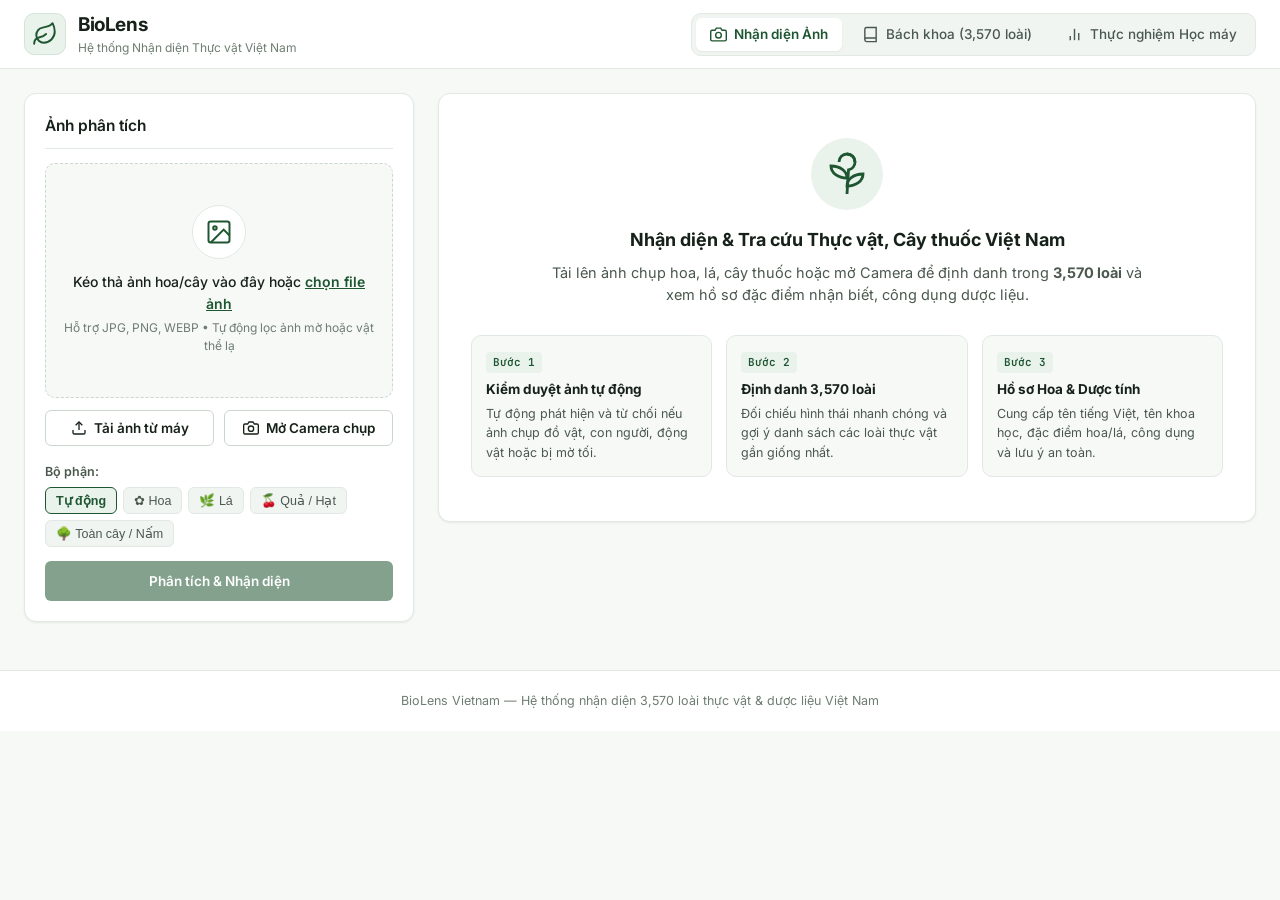
==== index.html @ ac08bf3d "fix loi http 405 va cap nhat giao dien nhan dien tren github pages" ====
<!DOCTYPE html>
<html lang="vi">
<head>
    <meta charset="UTF-8" />
    <meta name="viewport" content="width=device-width, initial-scale=1.0" />
    <title>BioLens — Hệ thống Nhận diện Thực vật Việt Nam</title>
    <link rel="preconnect" href="https://fonts.googleapis.com">
    <link rel="preconnect" href="https://fonts.gstatic.com" crossorigin>
    <link href="https://fonts.googleapis.com/css2?family=Inter:wght@400;500;600;700&family=JetBrains+Mono:wght@400;500;600&family=Lora:ital,wght@0,500;0,600;1,400;1,600&display=swap" rel="stylesheet">
    <link rel="stylesheet" href="css/main.css" />
</head>
<body>
    <!-- Thanh điều hướng chính (Header tối giản, sáng sủa) -->
    <header class="site-header">
        <div class="container header-inner">
            <div class="brand-group" id="brandHomeBtn">
                <div class="brand-logo" aria-hidden="true">
                    <svg width="26" height="26" viewBox="0 0 24 24" fill="none" stroke="currentColor" stroke-width="1.8" stroke-linecap="round" stroke-linejoin="round">
                        <path d="M11 20A7 7 0 0 1 9.8 6.1C15.5 5 17 4.48 19 2c1 2 2 4.18 2 8 0 5.5-4.78 10-10 10Z"/>
                        <path d="M2 21c0-3 1.85-5.36 5.08-6C9.5 14.52 12 13 13 12"/>
                    </svg>
                </div>
                <div>
                    <div class="brand-title-row">
                        <h1 class="brand-title">BioLens</h1>
                    </div>
                    <p class="brand-subtitle">Hệ thống Nhận diện Thực vật Việt Nam</p>
                </div>
            </div>

            <nav class="main-nav" aria-label="Điều hướng chính">
                <button class="nav-tab active" data-tab="identify">
                    <svg width="17" height="17" viewBox="0 0 24 24" fill="none" stroke="currentColor" stroke-width="2">
                        <path d="M23 19a2 2 0 0 1-2 2H3a2 2 0 0 1-2-2V8a2 2 0 0 1 2-2h4l2-3h6l2 3h4a2 2 0 0 1 2 2z"/>
                        <circle cx="12" cy="13" r="4"/>
                    </svg>
                    <span>Nhận diện Ảnh</span>
                </button>
                <button class="nav-tab" data-tab="explorer">
                    <svg width="17" height="17" viewBox="0 0 24 24" fill="none" stroke="currentColor" stroke-width="2">
                        <path d="M4 19.5v-15A2.5 2.5 0 0 1 6.5 2H20v20H6.5a2.5 2.5 0 0 1 0-5H20"/>
                    </svg>
                    <span>Bách khoa (3,570 loài)</span>
                </button>
                <button class="nav-tab" data-tab="benchmarks">
                    <svg width="17" height="17" viewBox="0 0 24 24" fill="none" stroke="currentColor" stroke-width="2">
                        <line x1="18" y1="20" x2="18" y2="10"/>
                        <line x1="12" y1="20" x2="12" y2="4"/>
                        <line x1="6" y1="20" x2="6" y2="14"/>
                    </svg>
                    <span>Thực nghiệm Học máy</span>
                </button>
            </nav>
        </div>
    </header>

    <main class="container main-content">
        <!-- ===================================================================== -->
        <!-- TAB 1: NHẬN DIỆN ẢNH / CAMERA & HỒ SƠ THỰC VẬT - DƯỢC LIỆU            -->
        <!-- ===================================================================== -->
        <section id="tab-identify" class="tab-panel active">
            <div class="identify-grid">
                <!-- Cột trái: Tải ảnh & Tùy chọn -->
                <aside class="identify-sidebar">
                    <div class="card">
                        <div class="card-header">
                            <h2 class="card-title">Ảnh phân tích</h2>
                        </div>

                        <!-- Vùng kéo thả hoặc xem trước ảnh -->
                        <div id="dropZone" class="upload-dropzone" tabindex="0">
                            <input type="file" id="fileInput" accept="image/*" hidden />
                            <div id="uploadPrompt" class="upload-prompt">
                                <div class="upload-icon-circle">
                                    <svg width="28" height="28" viewBox="0 0 24 24" fill="none" stroke="currentColor" stroke-width="1.7">
                                        <rect x="3" y="3" width="18" height="18" rx="2" ry="2"/>
                                        <circle cx="8.5" cy="8.5" r="1.5"/>
                                        <polyline points="21 15 16 10 5 21"/>
                                    </svg>
                                </div>
                                <p class="upload-main-text">Kéo thả ảnh hoa/cây vào đây hoặc <span>chọn file ảnh</span></p>
                                <p class="upload-sub-text">Hỗ trợ JPG, PNG, WEBP • Tự động lọc ảnh mờ hoặc vật thể lạ</p>
                            </div>

                            <!-- Khung hiển thị ảnh đã chọn -->
                            <div id="previewContainer" class="preview-container hidden">
                                <img id="previewImage" src="" alt="Ảnh mẫu cần nhận diện" />
                                <button type="button" id="clearImageBtn" class="preview-clear-btn" title="Xóa ảnh này">✕ Đổi ảnh khác</button>
                            </div>

                            <!-- Khung Camera trực tiếp WebRTC -->
                            <div id="cameraContainer" class="camera-container hidden">
                                <video id="cameraVideo" autoplay playsinline muted></video>
                                <canvas id="cameraCanvas" hidden></canvas>
                                <div class="camera-overlay-frame"></div>
                                <div class="camera-controls-bar">
                                    <button type="button" id="switchCameraBtn" class="btn btn-light-sm">Đổi ống kính</button>
                                    <button type="button" id="capturePhotoBtn" class="btn btn-primary-sm">Chụp ảnh</button>
                                    <button type="button" id="closeCameraBtn" class="btn btn-light-sm">Đóng</button>
                                </div>
                            </div>
                        </div>

                        <div class="input-actions-row">
                            <button type="button" id="browseFileBtn" class="btn btn-secondary">
                                <svg width="16" height="16" viewBox="0 0 24 24" fill="none" stroke="currentColor" stroke-width="2">
                                    <path d="M21 15v4a2 2 0 0 1-2 2H5a2 2 0 0 1-2-2v-4"/>
                                    <polyline points="17 8 12 3 7 8"/>
                                    <line x1="12" y1="3" x2="12" y2="15"/>
                                </svg>
                                <span>Tải ảnh từ máy</span>
                            </button>
                            <button type="button" id="openCameraBtn" class="btn btn-secondary">
                                <svg width="16" height="16" viewBox="0 0 24 24" fill="none" stroke="currentColor" stroke-width="2">
                                    <path d="M23 19a2 2 0 0 1-2 2H3a2 2 0 0 1-2-2V8a2 2 0 0 1 2-2h4l2-3h6l2 3h4a2 2 0 0 1 2 2z"/>
                                    <circle cx="12" cy="13" r="4"/>
                                </svg>
                                <span>Mở Camera chụp</span>
                            </button>
                        </div>

                        <!-- Chọn bộ phận thực vật quan sát -->
                        <div class="form-group">
                            <label class="form-label">Bộ phận:</label>
                            <div class="organ-pills" id="organSelector">
                                <button type="button" class="organ-pill active" data-organ="auto">Tự động</button>
                                <button type="button" class="organ-pill" data-organ="flower">✿ Hoa</button>
                                <button type="button" class="organ-pill" data-organ="leaf">🌿 Lá</button>
                                <button type="button" class="organ-pill" data-organ="fruit">🍒 Quả / Hạt</button>
                                <button type="button" class="organ-pill" data-organ="whole">🌳 Toàn cây / Nấm</button>
                            </div>
                        </div>

                        <!-- Tự động dùng mô hình mạnh nhất BioLens Hybrid Ensemble (đã ẩn khỏi UI) -->
                        <input type="hidden" id="algorithmSelect" value="ensemble" />

                        <button type="button" id="runIdentifyBtn" class="btn btn-primary btn-block" disabled>
                            <span>Phân tích &amp; Nhận diện</span>
                        </button>
                    </div>
                </aside>

                <!-- Cột phải: Kết quả nhận diện & Hồ sơ chi tiết loài hoa/cây -->
                <div class="identify-results-area">
                    <!-- Trạng thái chờ ban đầu -->
                    <div id="emptyResultState" class="card empty-state-card">
                        <div class="empty-state-inner">
                            <div class="empty-botanical-illustration">
                                <svg width="48" height="48" viewBox="0 0 24 24" fill="none" stroke="currentColor" stroke-width="1.4">
                                    <path d="M12 2a4 4 0 0 1 4 4c0 1.95-1.4 3.58-3.25 3.93L12 22"/>
                                    <path d="M8 6a4 4 0 0 1 8 0"/>
                                    <path d="M12 14c-4.5 0-8-2.5-8-6 4.5 0 8 2.5 8 6Z"/>
                                    <path d="M12 18c4.5 0 8-2.5 8-6-4.5 0-8 2.5-8 6Z"/>
                                </svg>
                            </div>
                            <h3>Nhận diện &amp; Tra cứu Thực vật, Cây thuốc Việt Nam</h3>
                            <p>
                                Tải lên ảnh chụp hoa, lá, cây thuốc hoặc mở Camera để định danh trong <strong>3,570 loài</strong> và xem hồ sơ đặc điểm nhận biết, công dụng dược liệu.
                            </p>
                            <div class="feature-steps-grid">
                                <div class="step-box">
                                    <span class="step-num">Bước 1</span>
                                    <strong>Kiểm duyệt ảnh tự động</strong>
                                    <p>Tự động phát hiện và từ chối nếu ảnh chụp đồ vật, con người, động vật hoặc bị mờ tối.</p>
                                </div>
                                <div class="step-box">
                                    <span class="step-num">Bước 2</span>
                                    <strong>Định danh 3,570 loài</strong>
                                    <p>Đối chiếu hình thái nhanh chóng và gợi ý danh sách các loài thực vật gần giống nhất.</p>
                                </div>
                                <div class="step-box">
                                    <span class="step-num">Bước 3</span>
                                    <strong>Hồ sơ Hoa &amp; Dược tính</strong>
                                    <p>Cung cấp tên tiếng Việt, tên khoa học, đặc điểm hoa/lá, công dụng và lưu ý an toàn.</p>
                                </div>
                            </div>
                        </div>
                    </div>

                    <!-- Trạng thái đang xử lý -->
                    <div id="loadingResultState" class="card loading-state-card hidden">
                        <div class="spinner-ring"></div>
                        <p class="loading-title">Đang phân tích hình thái thực vật...</p>
                        <p class="loading-sub">Đối chiếu dữ liệu trong 3,570 loài thực vật &amp; dược liệu Việt Nam</p>
                    </div>

                    <!-- Khung Kết quả Chi tiết (Hiển thị sau khi nhận diện) -->
                    <div id="activeResultContainer" class="results-stack hidden">
                        <!-- 1. Thẻ trạng thái Kết quả & Cảnh báo lỗi (Đã gộp gọn thành 1 khung duy nhất) -->
                        <div id="oodBannerCard" class="card ood-banner-card">
                            <div class="ood-banner-header">
                                <div class="ood-status-badge" id="oodStatusBadge">Đã nhận diện loài thực vật</div>
                            </div>
                            <p class="ood-banner-message" id="oodBannerMessage"></p>

                            <!-- Hộp mẹo chụp ảnh (chỉ hiện khi ảnh bị từ chối) -->
                            <div id="rejectedTipsBox" class="rejected-tips hidden">
                                <strong>Mẹo chụp ảnh để nhận diện chính xác hơn:</strong>
                                <ul>
                                    <li>Đưa camera lại gần hoa, lá hoặc thân cây (cách 15–40 cm) và lấy nét rõ vào chủ thể.</li>
                                    <li>Đặt thực vật ở giữa khung hình, tránh chụp lẫn con người, vật nuôi hoặc đồ vật xung quanh.</li>
                                    <li>Chụp ở nơi đủ ánh sáng tự nhiên, giữ chắc tay để ảnh không bị mờ nhòe.</li>
                                </ul>
                            </div>

                            <!-- Nút thu gọn Xem thông số kỹ thuật ở dưới cùng của thẻ -->
                            <details class="tech-details-accordion" id="techDetailsAccordion">
                                <summary>▼ Xem thông số kỹ thuật</summary>
                                <div class="ood-metrics-strip" id="oodMetricsStrip"></div>
                            </details>
                        </div>

                        <!-- 2. Khi nhận diện thành công: HỒ SƠ CHI TIẾT LOÀI HOA / CÂY DƯỢC LIỆU -->
                        <div id="acceptedProfileContainer" class="results-stack hidden">
                            <!-- Thẻ Định danh Chính & Đối chiếu Ảnh mẫu -->
                            <article class="card species-hero-card">
                                <div class="species-hero-top">
                                    <div class="species-title-block">
                                        <div class="species-rank-row">
                                            <span class="match-pill" id="topMatchScorePill">Độ khớp: 96.4%</span>
                                            <span class="taxon-key-badge" id="topSpeciesKeyBadge">gbif:3940600</span>
                                            <span class="kingdom-badge" id="topKingdomBadge">Giới Thực vật</span>
                                        </div>
                                        <h2 class="species-vn-title" id="topVietnameseName">Sâm bố chính</h2>
                                        <p class="species-aliases" id="topVietnameseAliases"></p>
                                        <p class="species-latin-name">
                                            <em id="topCanonicalName">Abelmoschus sagittifolius</em>
                                            <span id="topAuthorshipText"></span>
                                        </p>
                                    </div>
                                    <div class="external-links-group" id="topExternalLinks"></div>
                                </div>

                                <!-- Chuỗi phân loại học 6 cấp -->
                                <div class="taxonomy-chain" id="topTaxonomyChain"></div>

                                <!-- Đối chiếu trực quan: Ảnh mẫu chuẩn trong Dataset -->
                                <div class="specimen-comparison-section">
                                    <div class="section-subhead">
                                        <h4>Ảnh mẫu thực tế đối chiếu</h4>
                                        <span id="topTotalDatasetImagesNote">87 ảnh mẫu</span>
                                    </div>
                                    <div class="specimen-gallery-row" id="topSampleGallery"></div>
                                </div>
                            </article>

                            <!-- HỒ SƠ BÁCH KHOA VỀ LOÀI HOA / CÂY THUỐC -->
                            <section class="card encyclopedia-profile-card">
                                <div class="card-header">
                                    <h3 class="card-title">Hồ sơ Thực vật &amp; Dược liệu</h3>
                                </div>

                                <div class="monograph-grid">
                                    <div class="monograph-item monograph-full">
                                        <div class="monograph-label">1. Giới thiệu tổng quan</div>
                                        <p class="monograph-text" id="infoOverview"></p>
                                    </div>

                                    <div class="monograph-item">
                                        <div class="monograph-label">2. Đặc điểm Hoa &amp; Cụm hoa</div>
                                        <p class="monograph-text" id="infoFlower"></p>
                                    </div>

                                    <div class="monograph-item">
                                        <div class="monograph-label">3. Đặc điểm Lá, Thân &amp; Quả/Rễ</div>
                                        <p class="monograph-text" id="infoLeafStem"></p>
                                    </div>

                                    <div class="monograph-item">
                                        <div class="monograph-label">4. Phân bố &amp; Sinh thái tại Việt Nam</div>
                                        <p class="monograph-text" id="infoHabitat"></p>
                                    </div>

                                    <div class="monograph-item">
                                        <div class="monograph-label">5. Bộ phận dùng &amp; Công dụng Dược liệu</div>
                                        <p class="monograph-part-badge" id="infoPartsUsed"></p>
                                        <p class="monograph-text" id="infoMedicinalUses"></p>
                                    </div>

                                    <div class="monograph-item monograph-full" style="background:#F7FAF8;border-color:#C8E6C9;">
                                        <div class="monograph-label" style="color:#1B5E20;">6. Hoạt chất Sinh học &amp; Tính vị Đông y</div>
                                        <p class="monograph-text" id="infoActiveCompounds" style="margin-bottom:6px;"></p>
                                        <p class="monograph-text" id="infoTraditionalProps"></p>
                                    </div>

                                    <div class="monograph-item monograph-warning-box monograph-full">
                                        <div class="monograph-label">7. Lưu ý An toàn &amp; Độc tính</div>
                                        <p class="monograph-text" id="infoSafetyWarning"></p>
                                        <div id="infoDataSourcesStrip" class="ood-metrics-strip" style="margin-top:10px;"></div>
                                    </div>
                                </div>
                            </section>
                        </div>
                    </div>
                </div>
            </div>
        </section>

        <!-- ===================================================================== -->
        <!-- TAB 2: TRA CỨU BÁCH KHOA 3,570 LOÀI                                   -->
        <!-- ===================================================================== -->
        <section id="tab-explorer" class="tab-panel">
            <div class="card explorer-filter-bar">
                <div class="explorer-search-group">
                    <input
                        type="text"
                        id="speciesSearchInput"
                        class="form-input"
                        placeholder="Tìm theo tên tiếng Việt hoặc tên khoa học..."
                    />
                    <select id="familyFilterSelect" class="form-select">
                        <option value="">Tất cả Họ (355)</option>
                    </select>
                    <select id="kingdomFilterSelect" class="form-select">
                        <option value="">Tất cả Giới (4)</option>
                        <option value="Plantae">Giới Thực vật (Plantae)</option>
                        <option value="Fungi">Giới Nấm (Fungi)</option>
                        <option value="Chromista">Giới Chromista</option>
                        <option value="Bacteria">Giới Bacteria</option>
                    </select>
                    <button type="button" id="searchSpeciesBtn" class="btn btn-primary">Tìm kiếm</button>
                </div>
                <div class="explorer-meta-row">
                    <span id="explorerCountText">Đang hiển thị 3,570 loài</span>
                    <div class="pagination-controls">
                        <button type="button" id="prevPageBtn" class="btn btn-light-sm">← Trang trước</button>
                        <span id="pageIndicatorText">Trang 1 / 149</span>
                        <button type="button" id="nextPageBtn" class="btn btn-light-sm">Trang sau →</button>
                    </div>
                </div>
            </div>

            <div id="speciesGridContainer" class="species-cards-grid"></div>
        </section>

        <!-- ===================================================================== -->
        <!-- TAB 3: BẢNG ĐÁNH GIÁ THỰC NGHIỆM HỌC MÁY & BÁO CÁO ĐỒ ÁN              -->
        <!-- ===================================================================== -->
        <section id="tab-benchmarks" class="tab-panel">
            <div class="benchmark-header-card card">
                <div class="benchmark-header-flex">
                    <div>
                        <h2>Kết quả Thực nghiệm &amp; Đối sánh Mô hình</h2>
                        <p>
                            Tổng hợp kết quả huấn luyện, đối sánh 4 thuật toán Học máy và mô hình kết hợp trên bộ dữ liệu 3,570 loài thực vật Việt Nam (310,647 ảnh).
                        </p>
                    </div>
                    <div style="display:flex;gap:10px;flex-wrap:wrap;">
                        <a href="reports/Bao_Cao_Do_An_BioLens_Phan_1_Baseline.docx" download class="btn btn-secondary">
                            <span>Tải Báo cáo Phần 1 (.docx)</span>
                        </a>
                        <a href="reports/Bao_Cao_Do_An_BioLens_Phan_2_Finetuned_Day_Du.docx" download class="btn btn-primary">
                            <span>Tải Báo cáo Đầy đủ (.docx)</span>
                        </a>
                    </div>
                </div>
            </div>

            <!-- 4 Thẻ chỉ số tổng quan -->
            <div class="metrics-kpi-grid" id="benchmarkKpiGrid"></div>

            <!-- Bảng so sánh hiệu năng các mô hình -->
            <div class="card">
                <div class="card-header">
                    <h3 class="card-title">Bảng so sánh hiệu năng các mô hình</h3>
                    <div class="organ-pills" id="benchmarkScaleSelector">
                        <button type="button" class="organ-pill active" data-scale="top50">Top-50 Loài</button>
                        <button type="button" class="organ-pill" data-scale="top100">Top-100 Loài</button>
                        <button type="button" class="organ-pill" data-scale="top500">Top-500 Loài</button>
                        <button type="button" class="organ-pill" data-scale="full3570">Toàn bộ (3,570)</button>
                    </div>
                </div>
                <div class="table-responsive">
                    <table class="scientific-table" id="benchmarkComparisonTable">
                        <thead>
                            <tr>
                                <th>Tên Mô hình</th>
                                <th>Nhóm Thuật toán</th>
                                <th>Top-1 Accuracy</th>
                                <th>Top-3 Accuracy</th>
                                <th>Top-5 Accuracy</th>
                                <th>Macro F1</th>
                                <th>Weighted F1</th>
                                <th>Thời gian Train</th>
                                <th>Độ trễ / Ảnh</th>
                            </tr>
                        </thead>
                        <tbody></tbody>
                    </table>
                </div>
            </div>

            <!-- Bảng Đối sánh Ablation Study: Phần 1 vs Phần 2 -->
            <div class="card" style="margin-top:18px;">
                <div class="card-header">
                    <h3 class="card-title">Đối sánh kết quả trước và sau tinh chỉnh (Phần 1 vs Phần 2)</h3>
                </div>
                <div class="table-responsive">
                    <table class="scientific-table" id="ablationComparisonTable">
                        <thead>
                            <tr>
                                <th>Mô hình</th>
                                <th>Phần 1 Top-1</th>
                                <th>Phần 2 Top-1</th>
                                <th>Mức tăng Top-1</th>
                                <th>Phần 1 Top-5</th>
                                <th>Phần 2 Top-5</th>
                                <th>Mức tăng Top-5</th>
                                <th>Weighted F1 (Phần 1 → 2)</th>
                            </tr>
                        </thead>
                        <tbody></tbody>
                    </table>
                </div>
            </div>

            <!-- Bảng Phân cấp Sinh học & Mật độ mẫu -->
            <div class="benchmark-two-col">
                <div class="card">
                    <div class="card-header">
                        <h3 class="card-title">Độ chính xác theo bậc phân loại sinh học</h3>
                    </div>
                    <div class="table-responsive">
                        <table class="scientific-table" id="hierarchicalAccuracyTable">
                            <thead>
                                <tr>
                                    <th>Cấp Phân loại</th>
                                    <th>Top-1 Accuracy</th>
                                    <th>Top-5 Accuracy</th>
                                </tr>
                            </thead>
                            <tbody></tbody>
                        </table>
                    </div>
                </div>

                <div class="card">
                    <div class="card-header">
                        <h3 class="card-title">Độ chính xác theo nhóm mật độ ảnh</h3>
                    </div>
                    <div class="table-responsive">
                        <table class="scientific-table" id="shotGroupTable">
                            <thead>
                                <tr>
                                    <th>Nhóm Mật độ Ảnh</th>
                                    <th>Số Loài</th>
                                    <th>Prototype Top-1</th>
                                    <th>Ensemble Top-1</th>
                                    <th>Ensemble Top-5</th>
                                </tr>
                            </thead>
                            <tbody></tbody>
                        </table>
                    </div>
                </div>
            </div>

            <!-- Khung đánh giá Bộ lọc OOD & Phân bố Dữ liệu -->
            <div class="benchmark-two-col">
                <div class="card">
                    <div class="card-header">
                        <h3 class="card-title">Hiệu quả bộ lọc từ chối ảnh ngoại lai</h3>
                    </div>
                    <div id="oodBenchmarkBox" class="ood-benchmark-box"></div>
                </div>

                <div class="card">
                    <div class="card-header">
                        <h3 class="card-title">Thống kê bộ dữ liệu</h3>
                    </div>
                    <div id="datasetStatsBox" class="ood-benchmark-box"></div>
                </div>
            </div>

            <!-- THƯ VIỆN 11 BIỂU ĐỒ KHOA HỌC -->
            <div class="card" style="margin-top:18px;">
                <div class="card-header">
                    <h3 class="card-title">Biểu đồ phân tích thực nghiệm (11 biểu đồ)</h3>
                </div>
                <div id="scientificChartsGallery" class="charts-gallery-grid"></div>
            </div>
        </section>
    </main>

    <!-- Modal xem chi tiết Hồ sơ Loài khi bấm từ Bách khoa 3,570 loài -->
    <div id="speciesModal" class="modal-backdrop hidden" role="dialog" aria-modal="true">
        <div class="modal-dialog">
            <div class="modal-header">
                <div>
                    <span class="taxon-key-badge" id="modalSpeciesKey"></span>
                    <h3 id="modalVietnameseName" class="modal-title"></h3>
                    <p id="modalScientificName" class="modal-latin"></p>
                </div>
                <div class="modal-header-actions">
                    <button type="button" id="modalTestIdentifyBtn" class="btn btn-primary-sm">Thử nhận diện loài này</button>
                    <button type="button" id="closeModalBtn" class="btn btn-light-sm">✕ Đóng</button>
                </div>
            </div>
            <div class="modal-body" id="modalBodyContent"></div>
        </div>
    </div>

    <footer class="site-footer">
        <div class="container footer-inner">
            <p>BioLens Vietnam — Hệ thống nhận diện 3,570 loài thực vật &amp; dược liệu Việt Nam</p>
        </div>
    </footer>

    <script src="js/camera.js"></script>
    <script src="js/app.js"></script>
</body>
</html>
---- css/main.css ----
/* ==========================================================================
   BioLens Vietnam — Clean White Scientific Botanical UI Stylesheet
   Inspired by Pl@ntNet Identify (identify.plantnet.org) & Kew POWO
   ========================================================================== */

:root {
    --bg-page: #F7F9F7;
    --bg-surface: #FFFFFF;
    --bg-subtle: #F1F5F2;
    --bg-badge: #EAF2EC;

    --border-light: #E2E8E3;
    --border-strong: #CBD6CD;

    --text-primary: #162119;
    --text-secondary: #4A584E;
    --text-muted: #6E7D72;

    --botanical-primary: #1E5631;
    --botanical-hover: #154023;
    --botanical-accent: #2D7A47;

    --status-ok-bg: #ECF6EF;
    --status-ok-border: #B7DEC3;
    --status-ok-text: #18582C;

    --status-reject-bg: #FDF3F2;
    --status-reject-border: #F3C5C1;
    --status-reject-text: #9E2A22;

    --status-warn-bg: #FEF9EC;
    --status-warn-border: #F2DFAD;
    --status-warn-text: #7C5810;

    --radius-sm: 6px;
    --radius-md: 10px;
    --radius-lg: 12px;

    --shadow-card: 0 1px 3px rgba(20, 34, 24, 0.04), 0 1px 2px rgba(20, 34, 24, 0.03);
    --shadow-elevated: 0 10px 28px rgba(20, 34, 24, 0.09);
}

*, *::before, *::after {
    box-sizing: border-box;
    margin: 0;
    padding: 0;
}

body {
    font-family: 'Inter', -apple-system, BlinkMacSystemFont, "Segoe UI", Roboto, sans-serif;
    background-color: var(--bg-page);
    color: var(--text-primary);
    line-height: 1.55;
    font-size: 14.5px;
    -webkit-font-smoothing: antialiased;
}

.container {
    max-width: 1340px;
    margin: 0 auto;
    padding: 0 24px;
}

.hidden {
    display: none !important;
}

/* ==========================================================================
   Header & Scientific Ribbon
   ========================================================================== */
.site-header {
    background: var(--bg-surface);
    border-bottom: 1px solid var(--border-light);
    position: sticky;
    top: 0;
    z-index: 100;
}

.header-inner {
    display: flex;
    align-items: center;
    justify-content: space-between;
    min-height: 68px;
    gap: 20px;
    flex-wrap: wrap;
    padding-top: 8px;
    padding-bottom: 8px;
}

.brand-group {
    display: flex;
    align-items: center;
    gap: 12px;
    cursor: pointer;
}

.brand-logo {
    width: 42px;
    height: 42px;
    border-radius: var(--radius-md);
    background: var(--bg-badge);
    color: var(--botanical-primary);
    display: flex;
    align-items: center;
    justify-content: center;
    border: 1px solid #D3E4D8;
}

.brand-title-row {
    display: flex;
    align-items: center;
    gap: 8px;
}

.brand-title {
    font-size: 19px;
    font-weight: 700;
    letter-spacing: -0.02em;
    color: var(--text-primary);
}

.brand-badge {
    font-family: 'JetBrains Mono', monospace;
    font-size: 11px;
    font-weight: 600;
    color: var(--botanical-primary);
    background: var(--bg-badge);
    padding: 2px 8px;
    border-radius: 99px;
    border: 1px solid #CEE2D3;
}

.brand-subtitle {
    font-size: 12px;
    color: var(--text-muted);
}

.main-nav {
    display: flex;
    align-items: center;
    gap: 6px;
    background: var(--bg-subtle);
    padding: 4px;
    border-radius: var(--radius-md);
    border: 1px solid var(--border-light);
}

.nav-tab {
    display: inline-flex;
    align-items: center;
    gap: 7px;
    border: none;
    background: transparent;
    color: var(--text-secondary);
    font-family: inherit;
    font-size: 13.5px;
    font-weight: 500;
    padding: 8px 14px;
    border-radius: var(--radius-sm);
    cursor: pointer;
    transition: all 0.15s ease;
}

.nav-tab:hover {
    color: var(--text-primary);
    background: rgba(255, 255, 255, 0.6);
}

.nav-tab.active {
    background: var(--bg-surface);
    color: var(--botanical-primary);
    font-weight: 600;
    box-shadow: 0 1px 2px rgba(0, 0, 0, 0.06);
}

.scientific-ribbon {
    background: var(--bg-surface);
    border-bottom: 1px solid var(--border-light);
    font-size: 12.5px;
    color: var(--text-secondary);
}

.ribbon-inner {
    display: flex;
    align-items: center;
    flex-wrap: wrap;
    gap: 12px;
    padding-top: 8px;
    padding-bottom: 8px;
}

.ribbon-label {
    color: var(--text-muted);
}

.ribbon-sep {
    color: var(--border-strong);
}

/* ==========================================================================
   Main Layout & Cards
   ========================================================================== */
.main-content {
    padding-top: 24px;
    padding-bottom: 48px;
}

.tab-panel {
    display: none;
}

.tab-panel.active {
    display: block;
}

.card {
    background: var(--bg-surface);
    border: 1px solid var(--border-light);
    border-radius: var(--radius-lg);
    padding: 20px;
    box-shadow: var(--shadow-card);
}

.card-header {
    display: flex;
    align-items: center;
    justify-content: space-between;
    gap: 10px;
    margin-bottom: 14px;
    padding-bottom: 10px;
    border-bottom: 1px solid var(--border-light);
}

.card-title {
    font-size: 15.5px;
    font-weight: 600;
    color: var(--text-primary);
}

.card-tag {
    font-family: 'JetBrains Mono', monospace;
    font-size: 11px;
    color: var(--text-muted);
    background: var(--bg-subtle);
    padding: 3px 8px;
    border-radius: var(--radius-sm);
    border: 1px solid var(--border-light);
}

/* ==========================================================================
   Identify Grid (Left Input & Right Monograph)
   ========================================================================== */
.identify-grid {
    display: grid;
    grid-template-columns: 390px 1fr;
    gap: 24px;
    align-items: start;
}

@media (max-width: 980px) {
    .identify-grid {
        grid-template-columns: 1fr;
    }
}

.identify-sidebar {
    display: flex;
    flex-direction: column;
    gap: 18px;
}

.upload-dropzone {
    border: 1.5px dashed var(--border-strong);
    background: var(--bg-page);
    border-radius: var(--radius-md);
    min-height: 235px;
    display: flex;
    align-items: center;
    justify-content: center;
    position: relative;
    overflow: hidden;
    cursor: pointer;
    transition: border-color 0.15s ease, background-color 0.15s ease;
}

.upload-dropzone:hover, .upload-dropzone.dragover {
    border-color: var(--botanical-primary);
    background: #F2F7F3;
}

.upload-prompt {
    text-align: center;
    padding: 24px 18px;
}

.upload-icon-circle {
    width: 54px;
    height: 54px;
    border-radius: 50%;
    background: var(--bg-surface);
    border: 1px solid var(--border-light);
    color: var(--botanical-primary);
    display: flex;
    align-items: center;
    justify-content: center;
    margin: 0 auto 12px;
}

.upload-main-text {
    font-size: 14px;
    font-weight: 500;
    color: var(--text-primary);
    margin-bottom: 4px;
}

.upload-main-text span {
    color: var(--botanical-primary);
    text-decoration: underline;
    font-weight: 600;
}

.upload-sub-text {
    font-size: 12px;
    color: var(--text-muted);
}

.preview-container {
    width: 100%;
    height: 260px;
    position: relative;
    background: #101612;
    display: flex;
    align-items: center;
    justify-content: center;
}

.preview-container img {
    max-width: 100%;
    max-height: 100%;
    object-fit: contain;
}

.preview-clear-btn {
    position: absolute;
    top: 10px;
    right: 10px;
    background: rgba(255, 255, 255, 0.94);
    color: var(--text-primary);
    border: 1px solid var(--border-strong);
    padding: 5px 10px;
    font-size: 12px;
    font-weight: 600;
    border-radius: var(--radius-sm);
    cursor: pointer;
}

/* Camera WebRTC */
.camera-container {
    width: 100%;
    height: 270px;
    position: relative;
    background: #0D130F;
}

.camera-container video {
    width: 100%;
    height: 100%;
    object-fit: cover;
}

.camera-overlay-frame {
    position: absolute;
    inset: 22px 36px 52px;
    border: 1.5px dashed rgba(255, 255, 255, 0.75);
    border-radius: var(--radius-md);
    pointer-events: none;
}

.camera-controls-bar {
    position: absolute;
    bottom: 8px;
    left: 8px;
    right: 8px;
    display: flex;
    justify-content: center;
    gap: 8px;
}

.input-actions-row {
    display: grid;
    grid-template-columns: 1fr 1fr;
    gap: 10px;
    margin-top: 12px;
    margin-bottom: 16px;
}

/* Form & Buttons */
.form-group {
    margin-bottom: 14px;
}

.form-label {
    display: block;
    font-size: 12.5px;
    font-weight: 600;
    color: var(--text-secondary);
    margin-bottom: 6px;
}

.organ-pills {
    display: flex;
    flex-wrap: wrap;
    gap: 6px;
}

.organ-pill {
    background: var(--bg-subtle);
    border: 1px solid var(--border-light);
    color: var(--text-secondary);
    padding: 5px 10px;
    font-size: 12.5px;
    font-weight: 500;
    border-radius: var(--radius-sm);
    cursor: pointer;
}

.organ-pill.active {
    background: var(--bg-badge);
    border-color: var(--botanical-primary);
    color: var(--botanical-primary);
    font-weight: 600;
}

.form-select, .form-input {
    width: 100%;
    padding: 9px 12px;
    border: 1px solid var(--border-strong);
    border-radius: var(--radius-sm);
    background: var(--bg-surface);
    color: var(--text-primary);
    font-family: inherit;
    font-size: 13.5px;
}

.form-select:focus, .form-input:focus {
    outline: none;
    border-color: var(--botanical-primary);
}

.btn {
    display: inline-flex;
    align-items: center;
    justify-content: center;
    gap: 7px;
    font-family: inherit;
    font-size: 13.5px;
    font-weight: 600;
    padding: 9px 15px;
    border-radius: var(--radius-sm);
    border: 1px solid transparent;
    cursor: pointer;
    text-decoration: none;
    transition: all 0.15s ease;
}

.btn:disabled {
    opacity: 0.55;
    cursor: not-allowed;
}

.btn-primary {
    background: var(--botanical-primary);
    color: #FFFFFF;
}

.btn-primary:hover:not(:disabled) {
    background: var(--botanical-hover);
}

.btn-secondary {
    background: var(--bg-surface);
    color: var(--text-primary);
    border-color: var(--border-strong);
}

.btn-secondary:hover {
    background: var(--bg-subtle);
}

.btn-outline-sm {
    background: var(--bg-surface);
    color: var(--botanical-primary);
    border-color: #BDD5C4;
    padding: 6px 12px;
    font-size: 12.5px;
}

.btn-outline-sm:hover {
    background: var(--bg-badge);
}

.btn-light-sm {
    background: var(--bg-subtle);
    color: var(--text-primary);
    border: 1px solid var(--border-strong);
    padding: 5px 11px;
    font-size: 12px;
}

.btn-primary-sm {
    background: var(--botanical-primary);
    color: #FFFFFF;
    padding: 5px 12px;
    font-size: 12px;
}

.btn-block {
    width: 100%;
    padding: 11px 16px;
}

/* Quick Demo Buttons */
.demo-help-text {
    font-size: 12.5px;
    color: var(--text-secondary);
    margin-bottom: 12px;
}

.demo-btn-stack {
    display: flex;
    flex-direction: column;
    gap: 8px;
}

.btn-demo-plant {
    background: var(--bg-badge);
    color: var(--botanical-primary);
    border: 1px solid #C2DEC9;
    justify-content: flex-start;
    font-size: 13px;
}

.btn-demo-plant:hover {
    background: #DFEFE3;
}

.btn-demo-ood {
    background: #FAFBFB;
    color: var(--text-secondary);
    border: 1px solid var(--border-light);
    justify-content: flex-start;
    font-size: 12.5px;
}

.btn-demo-ood:hover {
    background: #F4ECEB;
    color: var(--status-reject-text);
    border-color: var(--status-reject-border);
}

/* ==========================================================================
   Right Column: Empty State, OOD Banner & Botanical Monograph
   ========================================================================== */
.empty-state-card {
    padding: 44px 32px;
    text-align: center;
}

.empty-botanical-illustration {
    width: 72px;
    height: 72px;
    border-radius: 50%;
    background: var(--bg-badge);
    color: var(--botanical-primary);
    display: flex;
    align-items: center;
    justify-content: center;
    margin: 0 auto 16px;
}

.empty-state-inner h3 {
    font-size: 18px;
    margin-bottom: 8px;
}

.empty-state-inner > p {
    max-width: 620px;
    margin: 0 auto 28px;
    color: var(--text-secondary);
}

.feature-steps-grid {
    display: grid;
    grid-template-columns: repeat(3, 1fr);
    gap: 14px;
    text-align: left;
}

@media (max-width: 720px) {
    .feature-steps-grid {
        grid-template-columns: 1fr;
    }
}

.step-box {
    background: var(--bg-page);
    border: 1px solid var(--border-light);
    border-radius: var(--radius-md);
    padding: 14px;
}

.step-num {
    display: inline-block;
    font-family: 'JetBrains Mono', monospace;
    font-size: 11px;
    font-weight: 600;
    color: var(--botanical-primary);
    background: var(--bg-badge);
    padding: 2px 7px;
    border-radius: 4px;
    margin-bottom: 6px;
}

.step-box strong {
    display: block;
    font-size: 13.5px;
    margin-bottom: 4px;
}

.step-box p {
    font-size: 12.5px;
    color: var(--text-secondary);
}

/* Loading State */
.loading-state-card {
    padding: 56px 24px;
    text-align: center;
}

.spinner-ring {
    width: 40px;
    height: 40px;
    border: 3px solid var(--border-light);
    border-top-color: var(--botanical-primary);
    border-radius: 50%;
    animation: spin 0.75s linear infinite;
    margin: 0 auto 14px;
}

@keyframes spin {
    to { transform: rotate(360deg); }
}

.loading-title {
    font-weight: 600;
    margin-bottom: 4px;
}

.loading-sub {
    font-size: 13px;
    color: var(--text-muted);
}

.results-stack {
    display: flex;
    flex-direction: column;
    gap: 18px;
}

/* OOD Status Banner */
.ood-banner-card {
    border-left: 4px solid var(--botanical-primary);
}

.ood-banner-card.accepted {
    background: var(--status-ok-bg);
    border-color: var(--status-ok-border);
    border-left: 4px solid var(--botanical-primary);
}

.ood-banner-card.rejected {
    background: var(--status-reject-bg);
    border-color: var(--status-reject-border);
    border-left: 4px solid var(--status-reject-text);
}

.ood-banner-header {
    display: flex;
    align-items: center;
    justify-content: space-between;
    margin-bottom: 6px;
}

.ood-status-badge {
    font-family: 'JetBrains Mono', monospace;
    font-size: 11.5px;
    font-weight: 700;
    padding: 3px 9px;
    border-radius: 4px;
    background: #FFFFFF;
}

.ood-banner-card.accepted .ood-status-badge {
    color: var(--status-ok-text);
    border: 1px solid var(--status-ok-border);
}

.ood-banner-card.rejected .ood-status-badge {
    color: var(--status-reject-text);
    border: 1px solid var(--status-reject-border);
}

.inference-time-tag {
    font-family: 'JetBrains Mono', monospace;
    font-size: 12px;
    color: var(--text-secondary);
}

.ood-banner-message {
    font-size: 14px;
    font-weight: 600;
    margin-bottom: 10px;
}

.ood-metrics-strip {
    display: flex;
    flex-wrap: wrap;
    gap: 8px;
}

.ood-metric-chip {
    background: rgba(255, 255, 255, 0.85);
    border: 1px solid rgba(0, 0, 0, 0.08);
    padding: 3px 9px;
    border-radius: 4px;
    font-size: 12px;
    font-family: 'JetBrains Mono', monospace;
}

.rejected-detail-card h3 {
    color: var(--status-reject-text);
    font-size: 16px;
    margin-bottom: 8px;
}

.rejected-detail-card > p {
    margin-bottom: 14px;
    color: var(--text-primary);
}

.rejected-tips {
    background: var(--bg-surface);
    border: 1px solid var(--border-light);
    padding: 12px 16px;
    border-radius: var(--radius-md);
    font-size: 13px;
    margin-bottom: 10px;
}

.rejected-tips ul {
    margin-top: 6px;
    padding-left: 18px;
    color: var(--text-secondary);
}

.rejected-tips li + li {
    margin-top: 4px;
}

.tech-details-accordion {
    margin-top: 8px;
    padding-top: 8px;
    border-top: 1px dashed rgba(0, 0, 0, 0.12);
    font-size: 12.5px;
}

.tech-details-accordion summary {
    cursor: pointer;
    font-weight: 600;
    color: var(--text-secondary);
    list-style: none;
    user-select: none;
    display: inline-flex;
    align-items: center;
    gap: 4px;
}

.tech-details-accordion summary::-webkit-details-marker {
    display: none;
}

.tech-details-accordion summary:hover {
    color: var(--text-primary);
}

.tech-details-accordion[open] .ood-metrics-strip {
    margin-top: 8px;
}

/* ==========================================================================
   Species Hero Card & 6-Section Botanical Monograph
   ========================================================================== */
.species-hero-top {
    display: flex;
    align-items: flex-start;
    justify-content: space-between;
    gap: 16px;
    flex-wrap: wrap;
    margin-bottom: 14px;
}

.species-rank-row {
    display: flex;
    align-items: center;
    flex-wrap: wrap;
    gap: 8px;
    margin-bottom: 8px;
}

.match-pill {
    background: var(--botanical-primary);
    color: #FFFFFF;
    font-size: 12px;
    font-weight: 600;
    padding: 3px 10px;
    border-radius: 99px;
}

.taxon-key-badge {
    font-family: 'JetBrains Mono', monospace;
    font-size: 11.5px;
    background: var(--bg-subtle);
    color: var(--text-secondary);
    border: 1px solid var(--border-light);
    padding: 2px 8px;
    border-radius: 4px;
}

.kingdom-badge {
    font-size: 11.5px;
    font-weight: 500;
    background: var(--bg-badge);
    color: var(--botanical-primary);
    padding: 2px 8px;
    border-radius: 4px;
}

.species-vn-title {
    font-size: 24px;
    font-weight: 700;
    color: var(--text-primary);
    letter-spacing: -0.02em;
    line-height: 1.25;
}

.species-aliases {
    font-size: 13.5px;
    color: var(--text-secondary);
    margin-top: 2px;
}

.species-latin-name {
    font-family: 'Lora', Georgia, serif;
    font-size: 17px;
    color: var(--botanical-primary);
    margin-top: 4px;
}

.external-links-group {
    display: flex;
    gap: 6px;
    flex-wrap: wrap;
}

.ext-link-pill {
    font-size: 12px;
    font-weight: 500;
    color: var(--botanical-primary);
    background: var(--bg-page);
    border: 1px solid var(--border-strong);
    padding: 5px 10px;
    border-radius: var(--radius-sm);
    text-decoration: none;
}

.ext-link-pill:hover {
    background: var(--bg-badge);
}

/* Taxonomic Breadcrumb */
.taxonomy-chain {
    display: flex;
    flex-wrap: wrap;
    align-items: center;
    gap: 6px;
    background: var(--bg-page);
    border: 1px solid var(--border-light);
    padding: 10px 14px;
    border-radius: var(--radius-md);
    margin-bottom: 16px;
    font-size: 12.5px;
}

.tax-node {
    display: inline-flex;
    align-items: center;
    gap: 4px;
}

.tax-rank-label {
    color: var(--text-muted);
    font-size: 11px;
    text-transform: uppercase;
}

.tax-rank-val {
    font-weight: 600;
    color: var(--text-primary);
}

.tax-arrow {
    color: var(--border-strong);
}

/* Specimen Comparison Gallery */
.section-subhead {
    display: flex;
    align-items: center;
    justify-content: space-between;
    margin-bottom: 10px;
}

.section-subhead h4 {
    font-size: 13.5px;
    font-weight: 600;
    color: var(--text-secondary);
}

.section-subhead span {
    font-size: 12px;
    color: var(--text-muted);
}

.specimen-gallery-row {
    display: grid;
    grid-template-columns: repeat(auto-fill, minmax(112px, 1fr));
    gap: 10px;
}

.specimen-thumb-box {
    border: 1px solid var(--border-light);
    border-radius: var(--radius-sm);
    overflow: hidden;
    background: var(--bg-page);
    aspect-ratio: 1 / 1;
    position: relative;
}

.specimen-thumb-box img {
    width: 100%;
    height: 100%;
    object-fit: cover;
    display: block;
    transition: transform 0.2s ease;
}

.specimen-thumb-box:hover img {
    transform: scale(1.05);
}

/* 6-Section Monograph Grid */
.monograph-grid {
    display: grid;
    grid-template-columns: 1fr 1fr;
    gap: 14px;
}

@media (max-width: 720px) {
    .monograph-grid {
        grid-template-columns: 1fr;
    }
}

.monograph-item {
    background: var(--bg-page);
    border: 1px solid var(--border-light);
    border-radius: var(--radius-md);
    padding: 14px 16px;
}

.monograph-full {
    grid-column: 1 / -1;
}

.monograph-label {
    font-size: 12.5px;
    font-weight: 700;
    color: var(--botanical-primary);
    text-transform: uppercase;
    letter-spacing: 0.02em;
    margin-bottom: 6px;
}

.monograph-text {
    font-size: 14px;
    color: var(--text-primary);
    line-height: 1.6;
}

.monograph-part-badge {
    display: inline-block;
    font-size: 12px;
    font-weight: 600;
    background: var(--bg-badge);
    color: var(--botanical-primary);
    padding: 3px 9px;
    border-radius: 4px;
    margin-bottom: 6px;
}

.monograph-warning-box {
    background: var(--status-warn-bg);
    border-color: var(--status-warn-border);
}

.monograph-warning-box .monograph-label {
    color: var(--status-warn-text);
}

/* Tables & Top-5 Candidates */
.table-responsive {
    overflow-x: auto;
}

.scientific-table {
    width: 100%;
    border-collapse: collapse;
    font-size: 13.5px;
}

.scientific-table th, .scientific-table td {
    padding: 10px 12px;
    text-align: left;
    border-bottom: 1px solid var(--border-light);
}

.scientific-table th {
    background: var(--bg-page);
    font-weight: 600;
    color: var(--text-secondary);
    font-size: 12.5px;
}

.scientific-table tr:hover td {
    background: #FAFDFB;
}

.candidates-list {
    display: flex;
    flex-direction: column;
    gap: 10px;
}

.candidate-row {
    display: flex;
    align-items: center;
    justify-content: space-between;
    gap: 14px;
    padding: 10px 14px;
    border: 1px solid var(--border-light);
    border-radius: var(--radius-md);
    background: var(--bg-page);
    cursor: pointer;
    transition: border-color 0.15s ease, background-color 0.15s ease;
}

.candidate-row:hover {
    border-color: var(--botanical-primary);
    background: #F3F8F5;
}

.candidate-left {
    display: flex;
    align-items: center;
    gap: 12px;
}

.candidate-thumb {
    width: 52px;
    height: 52px;
    border-radius: var(--radius-sm);
    object-fit: cover;
    border: 1px solid var(--border-light);
    background: #EAEFEA;
}

.candidate-vn {
    font-weight: 600;
    font-size: 14.5px;
}

.candidate-sci {
    font-family: 'Lora', serif;
    font-style: italic;
    font-size: 13px;
    color: var(--text-secondary);
}

.candidate-right {
    text-align: right;
    min-width: 120px;
}

.candidate-score-bar {
    width: 110px;
    height: 6px;
    background: var(--border-light);
    border-radius: 99px;
    overflow: hidden;
    margin-top: 4px;
}

.candidate-score-fill {
    height: 100%;
    background: var(--botanical-primary);
}

/* ==========================================================================
   Tab 2: Encyclopedia Explorer (3,570 Species)
   ========================================================================== */
.explorer-filter-bar {
    margin-bottom: 20px;
}

.explorer-search-group {
    display: grid;
    grid-template-columns: 2fr 1.2fr 1fr auto;
    gap: 10px;
    margin-bottom: 12px;
}

@media (max-width: 860px) {
    .explorer-search-group {
        grid-template-columns: 1fr;
    }
}

.explorer-meta-row {
    display: flex;
    align-items: center;
    justify-content: space-between;
    font-size: 13px;
    color: var(--text-secondary);
}

.pagination-controls {
    display: flex;
    align-items: center;
    gap: 8px;
}

.species-cards-grid {
    display: grid;
    grid-template-columns: repeat(auto-fill, minmax(265px, 1fr));
    gap: 16px;
}

.species-grid-card {
    background: var(--bg-surface);
    border: 1px solid var(--border-light);
    border-radius: var(--radius-md);
    overflow: hidden;
    cursor: pointer;
    transition: transform 0.15s ease, border-color 0.15s ease, box-shadow 0.15s ease;
    display: flex;
    flex-direction: column;
}

.species-grid-card:hover {
    transform: translateY(-2px);
    border-color: var(--botanical-primary);
    box-shadow: var(--shadow-elevated);
}

.species-card-img-wrap {
    height: 175px;
    background: #EDF2EE;
    position: relative;
    overflow: hidden;
}

.species-card-img-wrap img {
    width: 100%;
    height: 100%;
    object-fit: cover;
}

.species-card-count {
    position: absolute;
    bottom: 8px;
    right: 8px;
    background: rgba(22, 33, 25, 0.78);
    color: #FFFFFF;
    font-family: 'JetBrains Mono', monospace;
    font-size: 11px;
    padding: 2px 7px;
    border-radius: 4px;
}

.species-card-body {
    padding: 13px 15px;
    flex: 1;
    display: flex;
    flex-direction: column;
}

.species-card-fam {
    font-size: 11.5px;
    color: var(--text-muted);
    margin-bottom: 3px;
}

.species-card-vn {
    font-size: 15px;
    font-weight: 700;
    color: var(--text-primary);
    margin-bottom: 2px;
}

.species-card-latin {
    font-family: 'Lora', serif;
    font-style: italic;
    font-size: 13.5px;
    color: var(--botanical-primary);
}

/* ==========================================================================
   Tab 3: Machine Learning Benchmarks
   ========================================================================== */
.benchmark-header-card {
    margin-bottom: 18px;
}

.benchmark-header-flex {
    display: flex;
    align-items: center;
    justify-content: space-between;
    gap: 16px;
    flex-wrap: wrap;
}

.benchmark-header-flex h2 {
    font-size: 20px;
    margin: 6px 0 4px;
}

.benchmark-header-flex p {
    color: var(--text-secondary);
    max-width: 780px;
}

.metrics-kpi-grid {
    display: grid;
    grid-template-columns: repeat(4, 1fr);
    gap: 16px;
    margin-bottom: 18px;
}

@media (max-width: 860px) {
    .metrics-kpi-grid {
        grid-template-columns: 1fr 1fr;
    }
}

.kpi-card {
    background: var(--bg-surface);
    border: 1px solid var(--border-light);
    border-radius: var(--radius-md);
    padding: 16px 18px;
}

.kpi-label {
    font-size: 12px;
    color: var(--text-muted);
    margin-bottom: 4px;
}

.kpi-value {
    font-size: 23px;
    font-weight: 700;
    color: var(--botanical-primary);
    font-family: 'JetBrains Mono', monospace;
}

.kpi-sub {
    font-size: 12px;
    color: var(--text-secondary);
    margin-top: 2px;
}

.benchmark-two-col {
    display: grid;
    grid-template-columns: 1fr 1fr;
    gap: 18px;
    margin-top: 18px;
}

@media (max-width: 860px) {
    .benchmark-two-col {
        grid-template-columns: 1fr;
    }
}

.ood-benchmark-box {
    display: flex;
    flex-direction: column;
    gap: 10px;
    font-size: 13.5px;
}

.stat-kv-row {
    display: flex;
    justify-content: space-between;
    padding: 8px 12px;
    background: var(--bg-page);
    border: 1px solid var(--border-light);
    border-radius: var(--radius-sm);
}

.charts-gallery-grid {
    display: grid;
    grid-template-columns: repeat(2, 1fr);
    gap: 18px;
}

@media (max-width: 960px) {
    .charts-gallery-grid {
        grid-template-columns: 1fr;
    }
}

.chart-figure-card {
    background: var(--bg-page);
    border: 1px solid var(--border-light);
    border-radius: var(--radius-md);
    overflow: hidden;
    display: flex;
    flex-direction: column;
}

.chart-figure-img-wrap {
    background: #FFFFFF;
    padding: 12px;
    border-bottom: 1px solid var(--border-light);
    display: flex;
    align-items: center;
    justify-content: center;
}

.chart-figure-img-wrap img {
    max-width: 100%;
    height: auto;
    display: block;
}

.chart-figure-caption {
    padding: 12px 15px;
}

.chart-figure-caption strong {
    display: block;
    font-size: 13.5px;
    color: var(--text-primary);
    margin-bottom: 3px;
}

.chart-figure-caption p {
    font-size: 12.5px;
    color: var(--text-secondary);
}

/* ==========================================================================
   Modal & Footer
   ========================================================================== */
.modal-backdrop {
    position: fixed;
    inset: 0;
    background: rgba(18, 28, 21, 0.52);
    z-index: 200;
    display: flex;
    align-items: center;
    justify-content: center;
    padding: 20px;
}

.modal-dialog {
    background: var(--bg-surface);
    border-radius: var(--radius-lg);
    max-width: 880px;
    width: 100%;
    max-height: 88vh;
    display: flex;
    flex-direction: column;
    box-shadow: var(--shadow-elevated);
    overflow: hidden;
}

.modal-header {
    display: flex;
    align-items: flex-start;
    justify-content: space-between;
    padding: 18px 22px;
    border-bottom: 1px solid var(--border-light);
}

.modal-title {
    font-size: 20px;
    margin-top: 4px;
}

.modal-latin {
    font-family: 'Lora', serif;
    font-style: italic;
    color: var(--botanical-primary);
}

.modal-header-actions {
    display: flex;
    gap: 8px;
}

.modal-body {
    padding: 20px 22px;
    overflow-y: auto;
}

.site-footer {
    border-top: 1px solid var(--border-light);
    background: var(--bg-surface);
    padding: 20px 0;
    font-size: 12.5px;
    color: var(--text-muted);
    text-align: center;
}
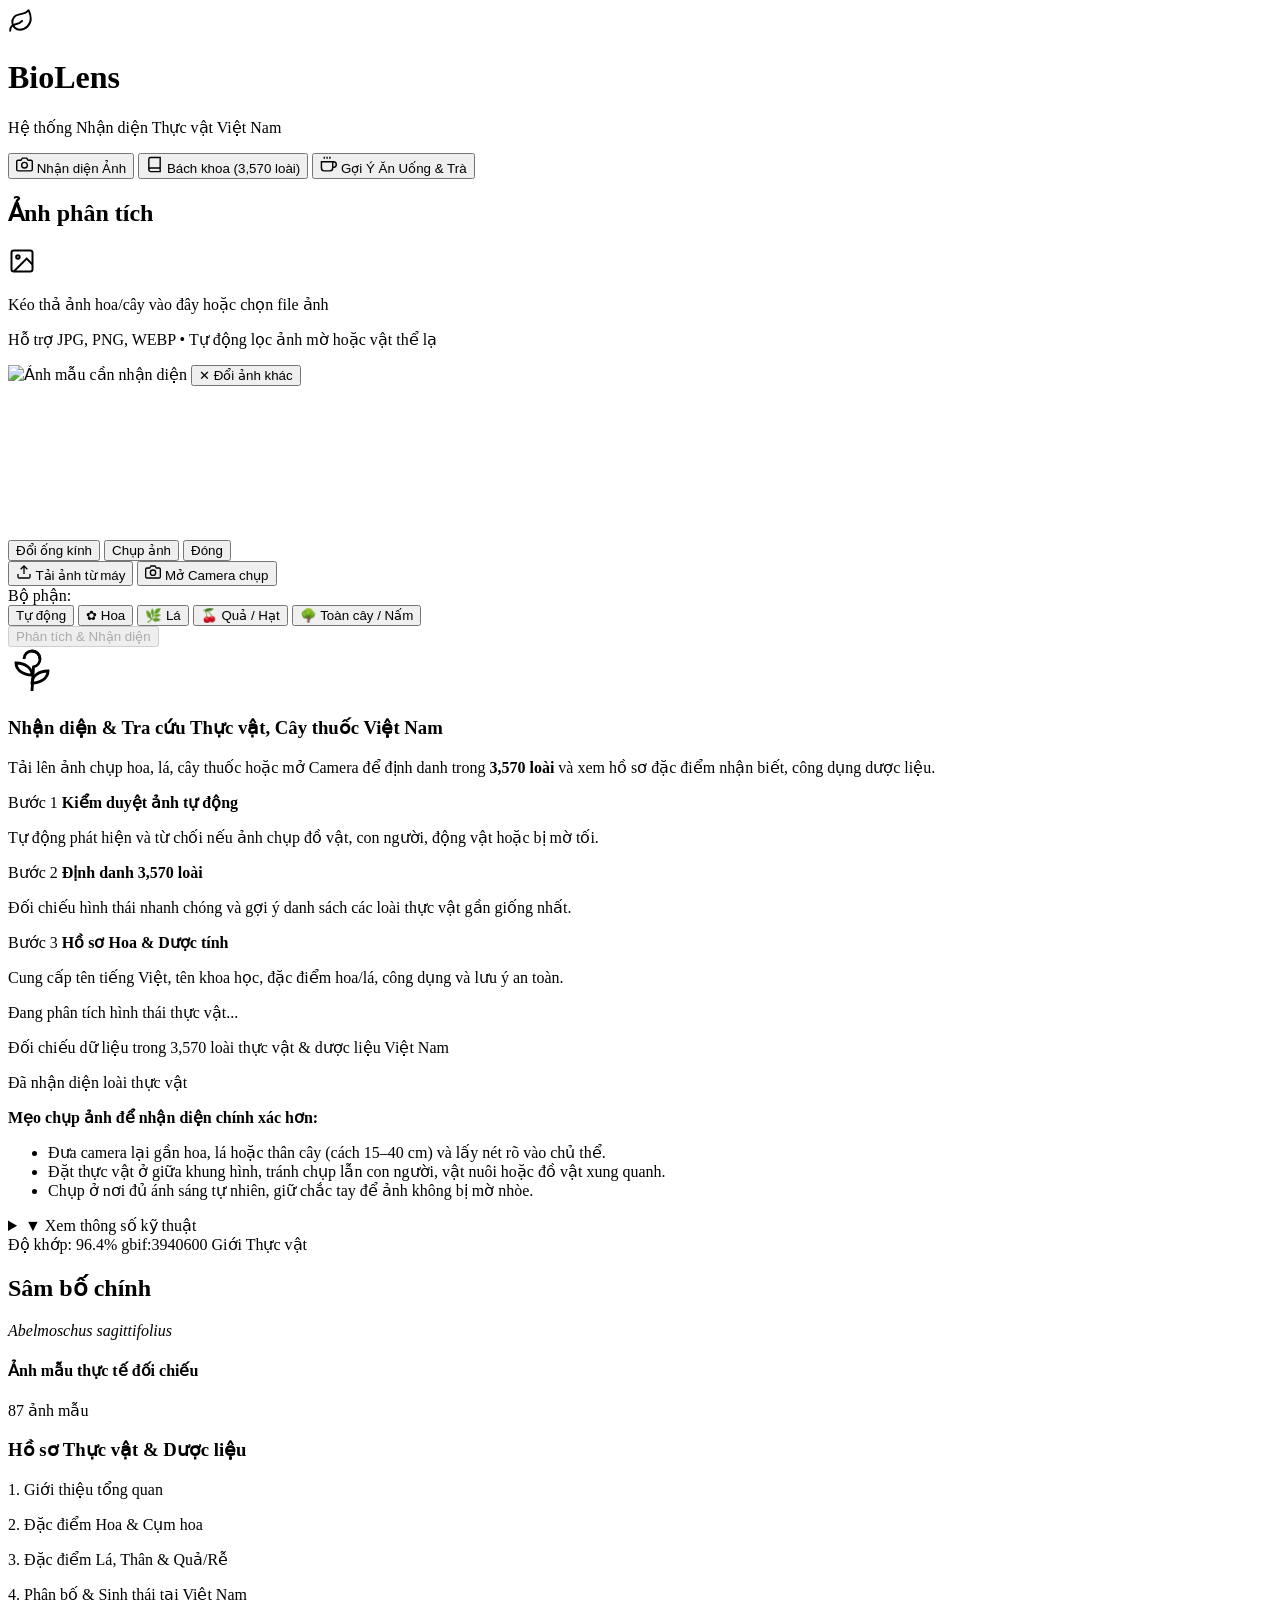
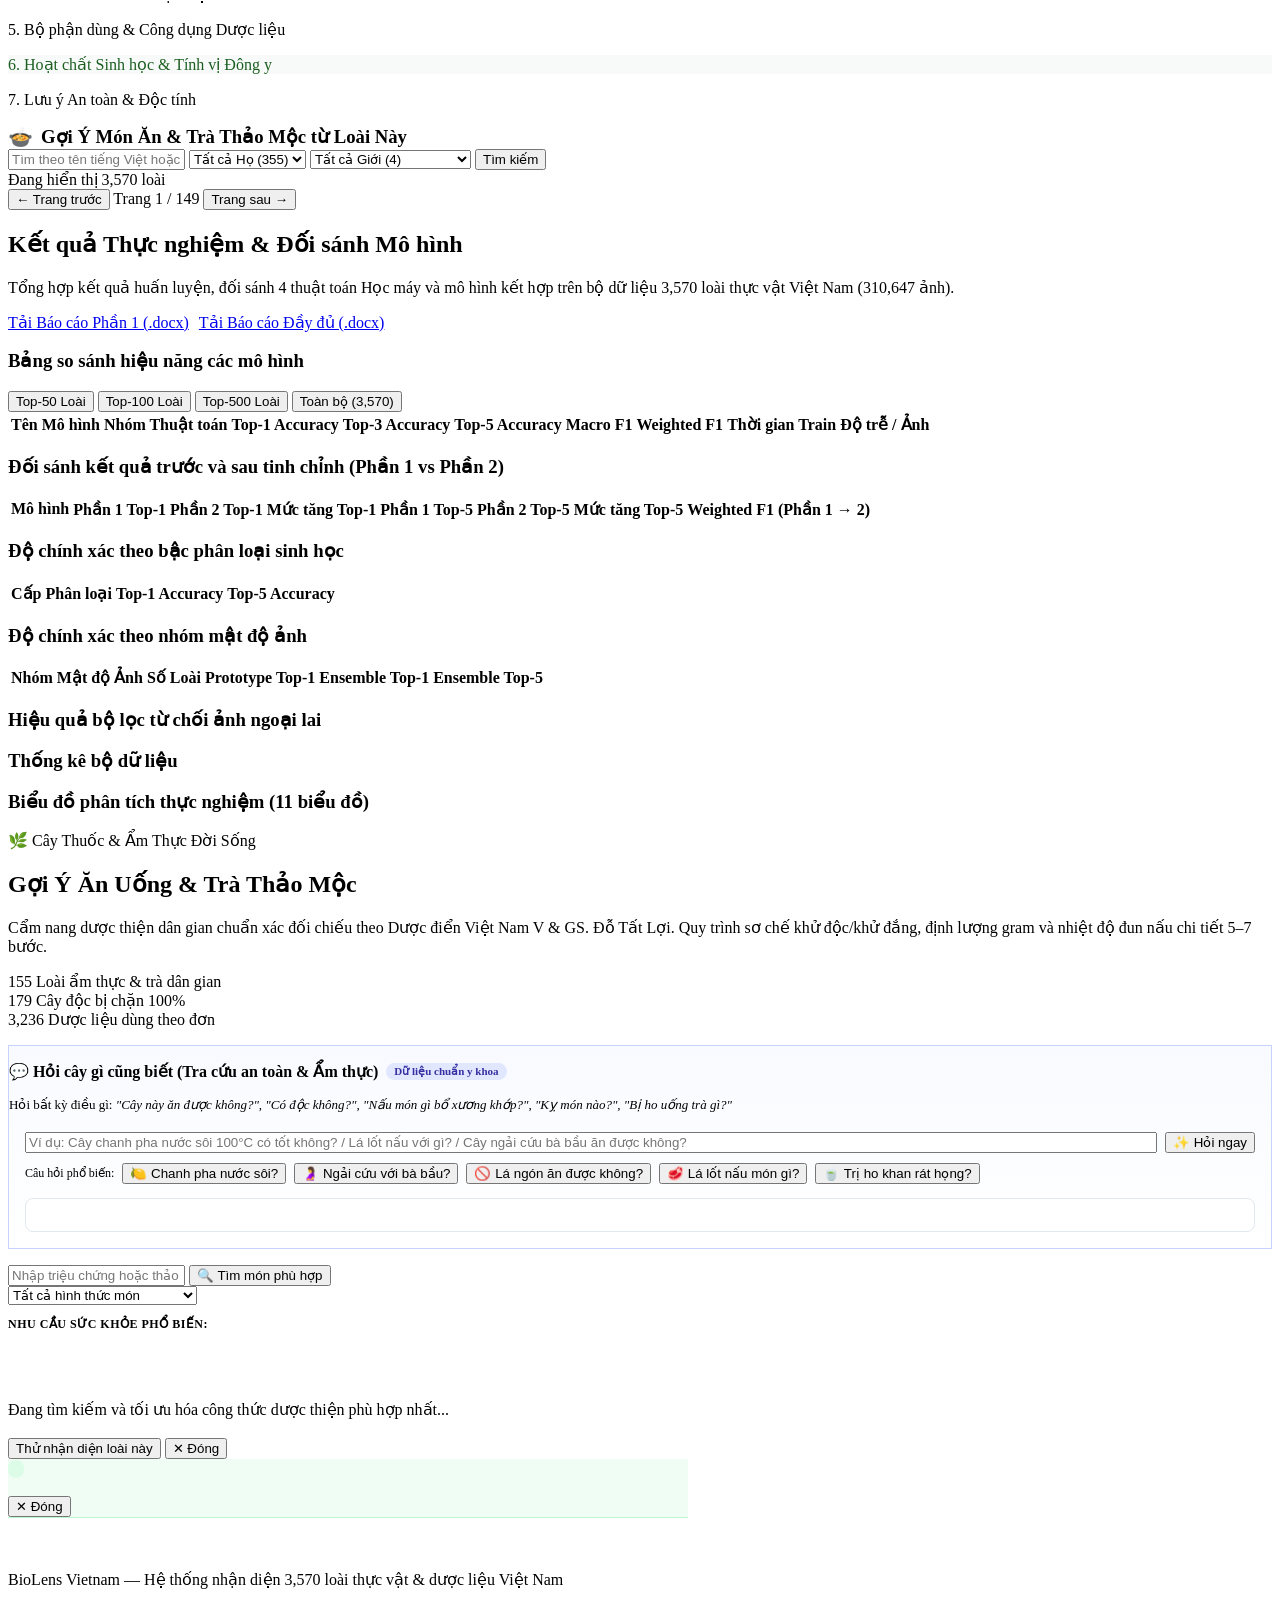
==== commit eca4dd7b: "cap nhat giao dien va tinh nang duoc thien tren github pages" ====
--- a/index.html
+++ b/index.html
@@ -1,512 +1,667 @@
-<!DOCTYPE html>
-<html lang="vi">
-<head>
-    <meta charset="UTF-8" />
-    <meta name="viewport" content="width=device-width, initial-scale=1.0" />
-    <title>BioLens — Hệ thống Nhận diện Thực vật Việt Nam</title>
-    <link rel="preconnect" href="https://fonts.googleapis.com">
-    <link rel="preconnect" href="https://fonts.gstatic.com" crossorigin>
-    <link href="https://fonts.googleapis.com/css2?family=Inter:wght@400;500;600;700&family=JetBrains+Mono:wght@400;500;600&family=Lora:ital,wght@0,500;0,600;1,400;1,600&display=swap" rel="stylesheet">
-    <link rel="stylesheet" href="css/main.css" />
-</head>
-<body>
-    <!-- Thanh điều hướng chính (Header tối giản, sáng sủa) -->
-    <header class="site-header">
-        <div class="container header-inner">
-            <div class="brand-group" id="brandHomeBtn">
-                <div class="brand-logo" aria-hidden="true">
-                    <svg width="26" height="26" viewBox="0 0 24 24" fill="none" stroke="currentColor" stroke-width="1.8" stroke-linecap="round" stroke-linejoin="round">
-                        <path d="M11 20A7 7 0 0 1 9.8 6.1C15.5 5 17 4.48 19 2c1 2 2 4.18 2 8 0 5.5-4.78 10-10 10Z"/>
-                        <path d="M2 21c0-3 1.85-5.36 5.08-6C9.5 14.52 12 13 13 12"/>
-                    </svg>
-                </div>
-                <div>
-                    <div class="brand-title-row">
-                        <h1 class="brand-title">BioLens</h1>
-                    </div>
-                    <p class="brand-subtitle">Hệ thống Nhận diện Thực vật Việt Nam</p>
-                </div>
-            </div>
-
-            <nav class="main-nav" aria-label="Điều hướng chính">
-                <button class="nav-tab active" data-tab="identify">
-                    <svg width="17" height="17" viewBox="0 0 24 24" fill="none" stroke="currentColor" stroke-width="2">
-                        <path d="M23 19a2 2 0 0 1-2 2H3a2 2 0 0 1-2-2V8a2 2 0 0 1 2-2h4l2-3h6l2 3h4a2 2 0 0 1 2 2z"/>
-                        <circle cx="12" cy="13" r="4"/>
-                    </svg>
-                    <span>Nhận diện Ảnh</span>
-                </button>
-                <button class="nav-tab" data-tab="explorer">
-                    <svg width="17" height="17" viewBox="0 0 24 24" fill="none" stroke="currentColor" stroke-width="2">
-                        <path d="M4 19.5v-15A2.5 2.5 0 0 1 6.5 2H20v20H6.5a2.5 2.5 0 0 1 0-5H20"/>
-                    </svg>
-                    <span>Bách khoa (3,570 loài)</span>
-                </button>
-                <button class="nav-tab" data-tab="benchmarks">
-                    <svg width="17" height="17" viewBox="0 0 24 24" fill="none" stroke="currentColor" stroke-width="2">
-                        <line x1="18" y1="20" x2="18" y2="10"/>
-                        <line x1="12" y1="20" x2="12" y2="4"/>
-                        <line x1="6" y1="20" x2="6" y2="14"/>
-                    </svg>
-                    <span>Thực nghiệm Học máy</span>
-                </button>
-            </nav>
-        </div>
-    </header>
-
-    <main class="container main-content">
-        <!-- ===================================================================== -->
-        <!-- TAB 1: NHẬN DIỆN ẢNH / CAMERA & HỒ SƠ THỰC VẬT - DƯỢC LIỆU            -->
-        <!-- ===================================================================== -->
-        <section id="tab-identify" class="tab-panel active">
-            <div class="identify-grid">
-                <!-- Cột trái: Tải ảnh & Tùy chọn -->
-                <aside class="identify-sidebar">
-                    <div class="card">
-                        <div class="card-header">
-                            <h2 class="card-title">Ảnh phân tích</h2>
-                        </div>
-
-                        <!-- Vùng kéo thả hoặc xem trước ảnh -->
-                        <div id="dropZone" class="upload-dropzone" tabindex="0">
-                            <input type="file" id="fileInput" accept="image/*" hidden />
-                            <div id="uploadPrompt" class="upload-prompt">
-                                <div class="upload-icon-circle">
-                                    <svg width="28" height="28" viewBox="0 0 24 24" fill="none" stroke="currentColor" stroke-width="1.7">
-                                        <rect x="3" y="3" width="18" height="18" rx="2" ry="2"/>
-                                        <circle cx="8.5" cy="8.5" r="1.5"/>
-                                        <polyline points="21 15 16 10 5 21"/>
-                                    </svg>
-                                </div>
-                                <p class="upload-main-text">Kéo thả ảnh hoa/cây vào đây hoặc <span>chọn file ảnh</span></p>
-                                <p class="upload-sub-text">Hỗ trợ JPG, PNG, WEBP • Tự động lọc ảnh mờ hoặc vật thể lạ</p>
-                            </div>
-
-                            <!-- Khung hiển thị ảnh đã chọn -->
-                            <div id="previewContainer" class="preview-container hidden">
-                                <img id="previewImage" src="" alt="Ảnh mẫu cần nhận diện" />
-                                <button type="button" id="clearImageBtn" class="preview-clear-btn" title="Xóa ảnh này">✕ Đổi ảnh khác</button>
-                            </div>
-
-                            <!-- Khung Camera trực tiếp WebRTC -->
-                            <div id="cameraContainer" class="camera-container hidden">
-                                <video id="cameraVideo" autoplay playsinline muted></video>
-                                <canvas id="cameraCanvas" hidden></canvas>
-                                <div class="camera-overlay-frame"></div>
-                                <div class="camera-controls-bar">
-                                    <button type="button" id="switchCameraBtn" class="btn btn-light-sm">Đổi ống kính</button>
-                                    <button type="button" id="capturePhotoBtn" class="btn btn-primary-sm">Chụp ảnh</button>
-                                    <button type="button" id="closeCameraBtn" class="btn btn-light-sm">Đóng</button>
-                                </div>
-                            </div>
-                        </div>
-
-                        <div class="input-actions-row">
-                            <button type="button" id="browseFileBtn" class="btn btn-secondary">
-                                <svg width="16" height="16" viewBox="0 0 24 24" fill="none" stroke="currentColor" stroke-width="2">
-                                    <path d="M21 15v4a2 2 0 0 1-2 2H5a2 2 0 0 1-2-2v-4"/>
-                                    <polyline points="17 8 12 3 7 8"/>
-                                    <line x1="12" y1="3" x2="12" y2="15"/>
-                                </svg>
-                                <span>Tải ảnh từ máy</span>
-                            </button>
-                            <button type="button" id="openCameraBtn" class="btn btn-secondary">
-                                <svg width="16" height="16" viewBox="0 0 24 24" fill="none" stroke="currentColor" stroke-width="2">
-                                    <path d="M23 19a2 2 0 0 1-2 2H3a2 2 0 0 1-2-2V8a2 2 0 0 1 2-2h4l2-3h6l2 3h4a2 2 0 0 1 2 2z"/>
-                                    <circle cx="12" cy="13" r="4"/>
-                                </svg>
-                                <span>Mở Camera chụp</span>
-                            </button>
-                        </div>
-
-                        <!-- Chọn bộ phận thực vật quan sát -->
-                        <div class="form-group">
-                            <label class="form-label">Bộ phận:</label>
-                            <div class="organ-pills" id="organSelector">
-                                <button type="button" class="organ-pill active" data-organ="auto">Tự động</button>
-                                <button type="button" class="organ-pill" data-organ="flower">✿ Hoa</button>
-                                <button type="button" class="organ-pill" data-organ="leaf">🌿 Lá</button>
-                                <button type="button" class="organ-pill" data-organ="fruit">🍒 Quả / Hạt</button>
-                                <button type="button" class="organ-pill" data-organ="whole">🌳 Toàn cây / Nấm</button>
-                            </div>
-                        </div>
-
-                        <!-- Tự động dùng mô hình mạnh nhất BioLens Hybrid Ensemble (đã ẩn khỏi UI) -->
-                        <input type="hidden" id="algorithmSelect" value="ensemble" />
-
-                        <button type="button" id="runIdentifyBtn" class="btn btn-primary btn-block" disabled>
-                            <span>Phân tích &amp; Nhận diện</span>
-                        </button>
-                    </div>
-                </aside>
-
-                <!-- Cột phải: Kết quả nhận diện & Hồ sơ chi tiết loài hoa/cây -->
-                <div class="identify-results-area">
-                    <!-- Trạng thái chờ ban đầu -->
-                    <div id="emptyResultState" class="card empty-state-card">
-                        <div class="empty-state-inner">
-                            <div class="empty-botanical-illustration">
-                                <svg width="48" height="48" viewBox="0 0 24 24" fill="none" stroke="currentColor" stroke-width="1.4">
-                                    <path d="M12 2a4 4 0 0 1 4 4c0 1.95-1.4 3.58-3.25 3.93L12 22"/>
-                                    <path d="M8 6a4 4 0 0 1 8 0"/>
-                                    <path d="M12 14c-4.5 0-8-2.5-8-6 4.5 0 8 2.5 8 6Z"/>
-                                    <path d="M12 18c4.5 0 8-2.5 8-6-4.5 0-8 2.5-8 6Z"/>
-                                </svg>
-                            </div>
-                            <h3>Nhận diện &amp; Tra cứu Thực vật, Cây thuốc Việt Nam</h3>
-                            <p>
-                                Tải lên ảnh chụp hoa, lá, cây thuốc hoặc mở Camera để định danh trong <strong>3,570 loài</strong> và xem hồ sơ đặc điểm nhận biết, công dụng dược liệu.
-                            </p>
-                            <div class="feature-steps-grid">
-                                <div class="step-box">
-                                    <span class="step-num">Bước 1</span>
-                                    <strong>Kiểm duyệt ảnh tự động</strong>
-                                    <p>Tự động phát hiện và từ chối nếu ảnh chụp đồ vật, con người, động vật hoặc bị mờ tối.</p>
-                                </div>
-                                <div class="step-box">
-                                    <span class="step-num">Bước 2</span>
-                                    <strong>Định danh 3,570 loài</strong>
-                                    <p>Đối chiếu hình thái nhanh chóng và gợi ý danh sách các loài thực vật gần giống nhất.</p>
-                                </div>
-                                <div class="step-box">
-                                    <span class="step-num">Bước 3</span>
-                                    <strong>Hồ sơ Hoa &amp; Dược tính</strong>
-                                    <p>Cung cấp tên tiếng Việt, tên khoa học, đặc điểm hoa/lá, công dụng và lưu ý an toàn.</p>
-                                </div>
-                            </div>
-                        </div>
-                    </div>
-
-                    <!-- Trạng thái đang xử lý -->
-                    <div id="loadingResultState" class="card loading-state-card hidden">
-                        <div class="spinner-ring"></div>
-                        <p class="loading-title">Đang phân tích hình thái thực vật...</p>
-                        <p class="loading-sub">Đối chiếu dữ liệu trong 3,570 loài thực vật &amp; dược liệu Việt Nam</p>
-                    </div>
-
-                    <!-- Khung Kết quả Chi tiết (Hiển thị sau khi nhận diện) -->
-                    <div id="activeResultContainer" class="results-stack hidden">
-                        <!-- 1. Thẻ trạng thái Kết quả & Cảnh báo lỗi (Đã gộp gọn thành 1 khung duy nhất) -->
-                        <div id="oodBannerCard" class="card ood-banner-card">
-                            <div class="ood-banner-header">
-                                <div class="ood-status-badge" id="oodStatusBadge">Đã nhận diện loài thực vật</div>
-                            </div>
-                            <p class="ood-banner-message" id="oodBannerMessage"></p>
-
-                            <!-- Hộp mẹo chụp ảnh (chỉ hiện khi ảnh bị từ chối) -->
-                            <div id="rejectedTipsBox" class="rejected-tips hidden">
-                                <strong>Mẹo chụp ảnh để nhận diện chính xác hơn:</strong>
-                                <ul>
-                                    <li>Đưa camera lại gần hoa, lá hoặc thân cây (cách 15–40 cm) và lấy nét rõ vào chủ thể.</li>
-                                    <li>Đặt thực vật ở giữa khung hình, tránh chụp lẫn con người, vật nuôi hoặc đồ vật xung quanh.</li>
-                                    <li>Chụp ở nơi đủ ánh sáng tự nhiên, giữ chắc tay để ảnh không bị mờ nhòe.</li>
-                                </ul>
-                            </div>
-
-                            <!-- Nút thu gọn Xem thông số kỹ thuật ở dưới cùng của thẻ -->
-                            <details class="tech-details-accordion" id="techDetailsAccordion">
-                                <summary>▼ Xem thông số kỹ thuật</summary>
-                                <div class="ood-metrics-strip" id="oodMetricsStrip"></div>
-                            </details>
-                        </div>
-
-                        <!-- 2. Khi nhận diện thành công: HỒ SƠ CHI TIẾT LOÀI HOA / CÂY DƯỢC LIỆU -->
-                        <div id="acceptedProfileContainer" class="results-stack hidden">
-                            <!-- Thẻ Định danh Chính & Đối chiếu Ảnh mẫu -->
-                            <article class="card species-hero-card">
-                                <div class="species-hero-top">
-                                    <div class="species-title-block">
-                                        <div class="species-rank-row">
-                                            <span class="match-pill" id="topMatchScorePill">Độ khớp: 96.4%</span>
-                                            <span class="taxon-key-badge" id="topSpeciesKeyBadge">gbif:3940600</span>
-                                            <span class="kingdom-badge" id="topKingdomBadge">Giới Thực vật</span>
-                                        </div>
-                                        <h2 class="species-vn-title" id="topVietnameseName">Sâm bố chính</h2>
-                                        <p class="species-aliases" id="topVietnameseAliases"></p>
-                                        <p class="species-latin-name">
-                                            <em id="topCanonicalName">Abelmoschus sagittifolius</em>
-                                            <span id="topAuthorshipText"></span>
-                                        </p>
-                                    </div>
-                                    <div class="external-links-group" id="topExternalLinks"></div>
-                                </div>
-
-                                <!-- Chuỗi phân loại học 6 cấp -->
-                                <div class="taxonomy-chain" id="topTaxonomyChain"></div>
-
-                                <!-- Đối chiếu trực quan: Ảnh mẫu chuẩn trong Dataset -->
-                                <div class="specimen-comparison-section">
-                                    <div class="section-subhead">
-                                        <h4>Ảnh mẫu thực tế đối chiếu</h4>
-                                        <span id="topTotalDatasetImagesNote">87 ảnh mẫu</span>
-                                    </div>
-                                    <div class="specimen-gallery-row" id="topSampleGallery"></div>
-                                </div>
-                            </article>
-
-                            <!-- HỒ SƠ BÁCH KHOA VỀ LOÀI HOA / CÂY THUỐC -->
-                            <section class="card encyclopedia-profile-card">
-                                <div class="card-header">
-                                    <h3 class="card-title">Hồ sơ Thực vật &amp; Dược liệu</h3>
-                                </div>
-
-                                <div class="monograph-grid">
-                                    <div class="monograph-item monograph-full">
-                                        <div class="monograph-label">1. Giới thiệu tổng quan</div>
-                                        <p class="monograph-text" id="infoOverview"></p>
-                                    </div>
-
-                                    <div class="monograph-item">
-                                        <div class="monograph-label">2. Đặc điểm Hoa &amp; Cụm hoa</div>
-                                        <p class="monograph-text" id="infoFlower"></p>
-                                    </div>
-
-                                    <div class="monograph-item">
-                                        <div class="monograph-label">3. Đặc điểm Lá, Thân &amp; Quả/Rễ</div>
-                                        <p class="monograph-text" id="infoLeafStem"></p>
-                                    </div>
-
-                                    <div class="monograph-item">
-                                        <div class="monograph-label">4. Phân bố &amp; Sinh thái tại Việt Nam</div>
-                                        <p class="monograph-text" id="infoHabitat"></p>
-                                    </div>
-
-                                    <div class="monograph-item">
-                                        <div class="monograph-label">5. Bộ phận dùng &amp; Công dụng Dược liệu</div>
-                                        <p class="monograph-part-badge" id="infoPartsUsed"></p>
-                                        <p class="monograph-text" id="infoMedicinalUses"></p>
-                                    </div>
-
-                                    <div class="monograph-item monograph-full" style="background:#F7FAF8;border-color:#C8E6C9;">
-                                        <div class="monograph-label" style="color:#1B5E20;">6. Hoạt chất Sinh học &amp; Tính vị Đông y</div>
-                                        <p class="monograph-text" id="infoActiveCompounds" style="margin-bottom:6px;"></p>
-                                        <p class="monograph-text" id="infoTraditionalProps"></p>
-                                    </div>
-
-                                    <div class="monograph-item monograph-warning-box monograph-full">
-                                        <div class="monograph-label">7. Lưu ý An toàn &amp; Độc tính</div>
-                                        <p class="monograph-text" id="infoSafetyWarning"></p>
-                                        <div id="infoDataSourcesStrip" class="ood-metrics-strip" style="margin-top:10px;"></div>
-                                    </div>
-                                </div>
-                            </section>
-                        </div>
-                    </div>
-                </div>
-            </div>
-        </section>
-
-        <!-- ===================================================================== -->
-        <!-- TAB 2: TRA CỨU BÁCH KHOA 3,570 LOÀI                                   -->
-        <!-- ===================================================================== -->
-        <section id="tab-explorer" class="tab-panel">
-            <div class="card explorer-filter-bar">
-                <div class="explorer-search-group">
-                    <input
-                        type="text"
-                        id="speciesSearchInput"
-                        class="form-input"
-                        placeholder="Tìm theo tên tiếng Việt hoặc tên khoa học..."
-                    />
-                    <select id="familyFilterSelect" class="form-select">
-                        <option value="">Tất cả Họ (355)</option>
-                    </select>
-                    <select id="kingdomFilterSelect" class="form-select">
-                        <option value="">Tất cả Giới (4)</option>
-                        <option value="Plantae">Giới Thực vật (Plantae)</option>
-                        <option value="Fungi">Giới Nấm (Fungi)</option>
-                        <option value="Chromista">Giới Chromista</option>
-                        <option value="Bacteria">Giới Bacteria</option>
-                    </select>
-                    <button type="button" id="searchSpeciesBtn" class="btn btn-primary">Tìm kiếm</button>
-                </div>
-                <div class="explorer-meta-row">
-                    <span id="explorerCountText">Đang hiển thị 3,570 loài</span>
-                    <div class="pagination-controls">
-                        <button type="button" id="prevPageBtn" class="btn btn-light-sm">← Trang trước</button>
-                        <span id="pageIndicatorText">Trang 1 / 149</span>
-                        <button type="button" id="nextPageBtn" class="btn btn-light-sm">Trang sau →</button>
-                    </div>
-                </div>
-            </div>
-
-            <div id="speciesGridContainer" class="species-cards-grid"></div>
-        </section>
-
-        <!-- ===================================================================== -->
-        <!-- TAB 3: BẢNG ĐÁNH GIÁ THỰC NGHIỆM HỌC MÁY & BÁO CÁO ĐỒ ÁN              -->
-        <!-- ===================================================================== -->
-        <section id="tab-benchmarks" class="tab-panel">
-            <div class="benchmark-header-card card">
-                <div class="benchmark-header-flex">
-                    <div>
-                        <h2>Kết quả Thực nghiệm &amp; Đối sánh Mô hình</h2>
-                        <p>
-                            Tổng hợp kết quả huấn luyện, đối sánh 4 thuật toán Học máy và mô hình kết hợp trên bộ dữ liệu 3,570 loài thực vật Việt Nam (310,647 ảnh).
-                        </p>
-                    </div>
-                    <div style="display:flex;gap:10px;flex-wrap:wrap;">
-                        <a href="reports/Bao_Cao_Do_An_BioLens_Phan_1_Baseline.docx" download class="btn btn-secondary">
-                            <span>Tải Báo cáo Phần 1 (.docx)</span>
-                        </a>
-                        <a href="reports/Bao_Cao_Do_An_BioLens_Phan_2_Finetuned_Day_Du.docx" download class="btn btn-primary">
-                            <span>Tải Báo cáo Đầy đủ (.docx)</span>
-                        </a>
-                    </div>
-                </div>
-            </div>
-
-            <!-- 4 Thẻ chỉ số tổng quan -->
-            <div class="metrics-kpi-grid" id="benchmarkKpiGrid"></div>
-
-            <!-- Bảng so sánh hiệu năng các mô hình -->
-            <div class="card">
-                <div class="card-header">
-                    <h3 class="card-title">Bảng so sánh hiệu năng các mô hình</h3>
-                    <div class="organ-pills" id="benchmarkScaleSelector">
-                        <button type="button" class="organ-pill active" data-scale="top50">Top-50 Loài</button>
-                        <button type="button" class="organ-pill" data-scale="top100">Top-100 Loài</button>
-                        <button type="button" class="organ-pill" data-scale="top500">Top-500 Loài</button>
-                        <button type="button" class="organ-pill" data-scale="full3570">Toàn bộ (3,570)</button>
-                    </div>
-                </div>
-                <div class="table-responsive">
-                    <table class="scientific-table" id="benchmarkComparisonTable">
-                        <thead>
-                            <tr>
-                                <th>Tên Mô hình</th>
-                                <th>Nhóm Thuật toán</th>
-                                <th>Top-1 Accuracy</th>
-                                <th>Top-3 Accuracy</th>
-                                <th>Top-5 Accuracy</th>
-                                <th>Macro F1</th>
-                                <th>Weighted F1</th>
-                                <th>Thời gian Train</th>
-                                <th>Độ trễ / Ảnh</th>
-                            </tr>
-                        </thead>
-                        <tbody></tbody>
-                    </table>
-                </div>
-            </div>
-
-            <!-- Bảng Đối sánh Ablation Study: Phần 1 vs Phần 2 -->
-            <div class="card" style="margin-top:18px;">
-                <div class="card-header">
-                    <h3 class="card-title">Đối sánh kết quả trước và sau tinh chỉnh (Phần 1 vs Phần 2)</h3>
-                </div>
-                <div class="table-responsive">
-                    <table class="scientific-table" id="ablationComparisonTable">
-                        <thead>
-                            <tr>
-                                <th>Mô hình</th>
-                                <th>Phần 1 Top-1</th>
-                                <th>Phần 2 Top-1</th>
-                                <th>Mức tăng Top-1</th>
-                                <th>Phần 1 Top-5</th>
-                                <th>Phần 2 Top-5</th>
-                                <th>Mức tăng Top-5</th>
-                                <th>Weighted F1 (Phần 1 → 2)</th>
-                            </tr>
-                        </thead>
-                        <tbody></tbody>
-                    </table>
-                </div>
-            </div>
-
-            <!-- Bảng Phân cấp Sinh học & Mật độ mẫu -->
-            <div class="benchmark-two-col">
-                <div class="card">
-                    <div class="card-header">
-                        <h3 class="card-title">Độ chính xác theo bậc phân loại sinh học</h3>
-                    </div>
-                    <div class="table-responsive">
-                        <table class="scientific-table" id="hierarchicalAccuracyTable">
-                            <thead>
-                                <tr>
-                                    <th>Cấp Phân loại</th>
-                                    <th>Top-1 Accuracy</th>
-                                    <th>Top-5 Accuracy</th>
-                                </tr>
-                            </thead>
-                            <tbody></tbody>
-                        </table>
-                    </div>
-                </div>
-
-                <div class="card">
-                    <div class="card-header">
-                        <h3 class="card-title">Độ chính xác theo nhóm mật độ ảnh</h3>
-                    </div>
-                    <div class="table-responsive">
-                        <table class="scientific-table" id="shotGroupTable">
-                            <thead>
-                                <tr>
-                                    <th>Nhóm Mật độ Ảnh</th>
-                                    <th>Số Loài</th>
-                                    <th>Prototype Top-1</th>
-                                    <th>Ensemble Top-1</th>
-                                    <th>Ensemble Top-5</th>
-                                </tr>
-                            </thead>
-                            <tbody></tbody>
-                        </table>
-                    </div>
-                </div>
-            </div>
-
-            <!-- Khung đánh giá Bộ lọc OOD & Phân bố Dữ liệu -->
-            <div class="benchmark-two-col">
-                <div class="card">
-                    <div class="card-header">
-                        <h3 class="card-title">Hiệu quả bộ lọc từ chối ảnh ngoại lai</h3>
-                    </div>
-                    <div id="oodBenchmarkBox" class="ood-benchmark-box"></div>
-                </div>
-
-                <div class="card">
-                    <div class="card-header">
-                        <h3 class="card-title">Thống kê bộ dữ liệu</h3>
-                    </div>
-                    <div id="datasetStatsBox" class="ood-benchmark-box"></div>
-                </div>
-            </div>
-
-            <!-- THƯ VIỆN 11 BIỂU ĐỒ KHOA HỌC -->
-            <div class="card" style="margin-top:18px;">
-                <div class="card-header">
-                    <h3 class="card-title">Biểu đồ phân tích thực nghiệm (11 biểu đồ)</h3>
-                </div>
-                <div id="scientificChartsGallery" class="charts-gallery-grid"></div>
-            </div>
-        </section>
-    </main>
-
-    <!-- Modal xem chi tiết Hồ sơ Loài khi bấm từ Bách khoa 3,570 loài -->
-    <div id="speciesModal" class="modal-backdrop hidden" role="dialog" aria-modal="true">
-        <div class="modal-dialog">
-            <div class="modal-header">
-                <div>
-                    <span class="taxon-key-badge" id="modalSpeciesKey"></span>
-                    <h3 id="modalVietnameseName" class="modal-title"></h3>
-                    <p id="modalScientificName" class="modal-latin"></p>
-                </div>
-                <div class="modal-header-actions">
-                    <button type="button" id="modalTestIdentifyBtn" class="btn btn-primary-sm">Thử nhận diện loài này</button>
-                    <button type="button" id="closeModalBtn" class="btn btn-light-sm">✕ Đóng</button>
-                </div>
-            </div>
-            <div class="modal-body" id="modalBodyContent"></div>
-        </div>
-    </div>
-
-    <footer class="site-footer">
-        <div class="container footer-inner">
-            <p>BioLens Vietnam — Hệ thống nhận diện 3,570 loài thực vật &amp; dược liệu Việt Nam</p>
-        </div>
-    </footer>
-
-    <script src="js/camera.js"></script>
-    <script src="js/app.js"></script>
-</body>
-</html>
+<!DOCTYPE html>
+<html lang="vi">
+<head>
+    <meta charset="UTF-8" />
+    <meta name="viewport" content="width=device-width, initial-scale=1.0" />
+    <title>BioLens — Hệ thống Nhận diện Thực vật Việt Nam</title>
+    <link rel="preconnect" href="https://fonts.googleapis.com">
+    <link rel="preconnect" href="https://fonts.gstatic.com" crossorigin>
+    <link href="https://fonts.googleapis.com/css2?family=Inter:wght@400;500;600;700&family=JetBrains+Mono:wght@400;500;600&family=Lora:ital,wght@0,500;0,600;1,400;1,600&display=swap" rel="stylesheet">
+    <link rel="stylesheet" href="/static/css/main.css" />
+</head>
+<body>
+    <!-- Thanh điều hướng chính (Header tối giản, sáng sủa) -->
+    <header class="site-header">
+        <div class="container header-inner">
+            <div class="brand-group" id="brandHomeBtn">
+                <div class="brand-logo" aria-hidden="true">
+                    <svg width="26" height="26" viewBox="0 0 24 24" fill="none" stroke="currentColor" stroke-width="1.8" stroke-linecap="round" stroke-linejoin="round">
+                        <path d="M11 20A7 7 0 0 1 9.8 6.1C15.5 5 17 4.48 19 2c1 2 2 4.18 2 8 0 5.5-4.78 10-10 10Z"/>
+                        <path d="M2 21c0-3 1.85-5.36 5.08-6C9.5 14.52 12 13 13 12"/>
+                    </svg>
+                </div>
+                <div>
+                    <div class="brand-title-row">
+                        <h1 class="brand-title">BioLens</h1>
+                    </div>
+                    <p class="brand-subtitle">Hệ thống Nhận diện Thực vật Việt Nam</p>
+                </div>
+            </div>
+
+            <nav class="main-nav" aria-label="Điều hướng chính">
+                <button class="nav-tab active" data-tab="identify">
+                    <svg width="17" height="17" viewBox="0 0 24 24" fill="none" stroke="currentColor" stroke-width="2">
+                        <path d="M23 19a2 2 0 0 1-2 2H3a2 2 0 0 1-2-2V8a2 2 0 0 1 2-2h4l2-3h6l2 3h4a2 2 0 0 1 2 2z"/>
+                        <circle cx="12" cy="13" r="4"/>
+                    </svg>
+                    <span>Nhận diện Ảnh</span>
+                </button>
+                <button class="nav-tab" data-tab="explorer">
+                    <svg width="17" height="17" viewBox="0 0 24 24" fill="none" stroke="currentColor" stroke-width="2">
+                        <path d="M4 19.5v-15A2.5 2.5 0 0 1 6.5 2H20v20H6.5a2.5 2.5 0 0 1 0-5H20"/>
+                    </svg>
+                    <span>Bách khoa (3,570 loài)</span>
+                </button>
+                <!-- Tab Thực nghiệm Học máy (Ẩn theo yêu cầu người dùng) -->
+                <button class="nav-tab" data-tab="benchmarks" style="display: none;">
+                    <svg width="17" height="17" viewBox="0 0 24 24" fill="none" stroke="currentColor" stroke-width="2">
+                        <line x1="18" y1="20" x2="18" y2="10"/>
+                        <line x1="12" y1="20" x2="12" y2="4"/>
+                        <line x1="6" y1="20" x2="6" y2="14"/>
+                    </svg>
+                    <span>Thực nghiệm Học máy</span>
+                </button>
+                <button class="nav-tab" data-tab="nutraceutical">
+                    <svg width="17" height="17" viewBox="0 0 24 24" fill="none" stroke="currentColor" stroke-width="2">
+                        <path d="M18 8h1a4 4 0 0 1 0 8h-1"/>
+                        <path d="M2 8h16v9a4 4 0 0 1-4 4H6a4 4 0 0 1-4-4V8z"/>
+                        <line x1="6" y1="1" x2="6" y2="4"/>
+                        <line x1="10" y1="1" x2="10" y2="4"/>
+                        <line x1="14" y1="1" x2="14" y2="4"/>
+                    </svg>
+                    <span>Gợi Ý Ăn Uống &amp; Trà</span>
+                </button>
+            </nav>
+        </div>
+    </header>
+
+    <main class="container main-content">
+        <!-- ===================================================================== -->
+        <!-- TAB 1: NHẬN DIỆN ẢNH / CAMERA & HỒ SƠ THỰC VẬT - DƯỢC LIỆU            -->
+        <!-- ===================================================================== -->
+        <section id="tab-identify" class="tab-panel active">
+            <div class="identify-grid">
+                <!-- Cột trái: Tải ảnh & Tùy chọn -->
+                <aside class="identify-sidebar">
+                    <div class="card">
+                        <div class="card-header">
+                            <h2 class="card-title">Ảnh phân tích</h2>
+                        </div>
+
+                        <!-- Vùng kéo thả hoặc xem trước ảnh -->
+                        <div id="dropZone" class="upload-dropzone" tabindex="0">
+                            <input type="file" id="fileInput" accept="image/*" hidden />
+                            <div id="uploadPrompt" class="upload-prompt">
+                                <div class="upload-icon-circle">
+                                    <svg width="28" height="28" viewBox="0 0 24 24" fill="none" stroke="currentColor" stroke-width="1.7">
+                                        <rect x="3" y="3" width="18" height="18" rx="2" ry="2"/>
+                                        <circle cx="8.5" cy="8.5" r="1.5"/>
+                                        <polyline points="21 15 16 10 5 21"/>
+                                    </svg>
+                                </div>
+                                <p class="upload-main-text">Kéo thả ảnh hoa/cây vào đây hoặc <span>chọn file ảnh</span></p>
+                                <p class="upload-sub-text">Hỗ trợ JPG, PNG, WEBP • Tự động lọc ảnh mờ hoặc vật thể lạ</p>
+                            </div>
+
+                            <!-- Khung hiển thị ảnh đã chọn -->
+                            <div id="previewContainer" class="preview-container hidden">
+                                <img id="previewImage" src="" alt="Ảnh mẫu cần nhận diện" />
+                                <button type="button" id="clearImageBtn" class="preview-clear-btn" title="Xóa ảnh này">✕ Đổi ảnh khác</button>
+                            </div>
+
+                            <!-- Khung Camera trực tiếp WebRTC -->
+                            <div id="cameraContainer" class="camera-container hidden">
+                                <video id="cameraVideo" autoplay playsinline muted></video>
+                                <canvas id="cameraCanvas" hidden></canvas>
+                                <div class="camera-overlay-frame"></div>
+                                <div class="camera-controls-bar">
+                                    <button type="button" id="switchCameraBtn" class="btn btn-light-sm">Đổi ống kính</button>
+                                    <button type="button" id="capturePhotoBtn" class="btn btn-primary-sm">Chụp ảnh</button>
+                                    <button type="button" id="closeCameraBtn" class="btn btn-light-sm">Đóng</button>
+                                </div>
+                            </div>
+                        </div>
+
+                        <div class="input-actions-row">
+                            <button type="button" id="browseFileBtn" class="btn btn-secondary">
+                                <svg width="16" height="16" viewBox="0 0 24 24" fill="none" stroke="currentColor" stroke-width="2">
+                                    <path d="M21 15v4a2 2 0 0 1-2 2H5a2 2 0 0 1-2-2v-4"/>
+                                    <polyline points="17 8 12 3 7 8"/>
+                                    <line x1="12" y1="3" x2="12" y2="15"/>
+                                </svg>
+                                <span>Tải ảnh từ máy</span>
+                            </button>
+                            <button type="button" id="openCameraBtn" class="btn btn-secondary">
+                                <svg width="16" height="16" viewBox="0 0 24 24" fill="none" stroke="currentColor" stroke-width="2">
+                                    <path d="M23 19a2 2 0 0 1-2 2H3a2 2 0 0 1-2-2V8a2 2 0 0 1 2-2h4l2-3h6l2 3h4a2 2 0 0 1 2 2z"/>
+                                    <circle cx="12" cy="13" r="4"/>
+                                </svg>
+                                <span>Mở Camera chụp</span>
+                            </button>
+                        </div>
+
+                        <!-- Chọn bộ phận thực vật quan sát -->
+                        <div class="form-group">
+                            <label class="form-label">Bộ phận:</label>
+                            <div class="organ-pills" id="organSelector">
+                                <button type="button" class="organ-pill active" data-organ="auto">Tự động</button>
+                                <button type="button" class="organ-pill" data-organ="flower">✿ Hoa</button>
+                                <button type="button" class="organ-pill" data-organ="leaf">🌿 Lá</button>
+                                <button type="button" class="organ-pill" data-organ="fruit">🍒 Quả / Hạt</button>
+                                <button type="button" class="organ-pill" data-organ="whole">🌳 Toàn cây / Nấm</button>
+                            </div>
+                        </div>
+
+                        <!-- Tự động dùng mô hình mạnh nhất BioLens Hybrid Ensemble (đã ẩn khỏi UI) -->
+                        <input type="hidden" id="algorithmSelect" value="ensemble" />
+
+                        <button type="button" id="runIdentifyBtn" class="btn btn-primary btn-block" disabled>
+                            <span>Phân tích &amp; Nhận diện</span>
+                        </button>
+                    </div>
+                </aside>
+
+                <!-- Cột phải: Kết quả nhận diện & Hồ sơ chi tiết loài hoa/cây -->
+                <div class="identify-results-area">
+                    <!-- Trạng thái chờ ban đầu -->
+                    <div id="emptyResultState" class="card empty-state-card">
+                        <div class="empty-state-inner">
+                            <div class="empty-botanical-illustration">
+                                <svg width="48" height="48" viewBox="0 0 24 24" fill="none" stroke="currentColor" stroke-width="1.4">
+                                    <path d="M12 2a4 4 0 0 1 4 4c0 1.95-1.4 3.58-3.25 3.93L12 22"/>
+                                    <path d="M8 6a4 4 0 0 1 8 0"/>
+                                    <path d="M12 14c-4.5 0-8-2.5-8-6 4.5 0 8 2.5 8 6Z"/>
+                                    <path d="M12 18c4.5 0 8-2.5 8-6-4.5 0-8 2.5-8 6Z"/>
+                                </svg>
+                            </div>
+                            <h3>Nhận diện &amp; Tra cứu Thực vật, Cây thuốc Việt Nam</h3>
+                            <p>
+                                Tải lên ảnh chụp hoa, lá, cây thuốc hoặc mở Camera để định danh trong <strong>3,570 loài</strong> và xem hồ sơ đặc điểm nhận biết, công dụng dược liệu.
+                            </p>
+                            <div class="feature-steps-grid">
+                                <div class="step-box">
+                                    <span class="step-num">Bước 1</span>
+                                    <strong>Kiểm duyệt ảnh tự động</strong>
+                                    <p>Tự động phát hiện và từ chối nếu ảnh chụp đồ vật, con người, động vật hoặc bị mờ tối.</p>
+                                </div>
+                                <div class="step-box">
+                                    <span class="step-num">Bước 2</span>
+                                    <strong>Định danh 3,570 loài</strong>
+                                    <p>Đối chiếu hình thái nhanh chóng và gợi ý danh sách các loài thực vật gần giống nhất.</p>
+                                </div>
+                                <div class="step-box">
+                                    <span class="step-num">Bước 3</span>
+                                    <strong>Hồ sơ Hoa &amp; Dược tính</strong>
+                                    <p>Cung cấp tên tiếng Việt, tên khoa học, đặc điểm hoa/lá, công dụng và lưu ý an toàn.</p>
+                                </div>
+                            </div>
+                        </div>
+                    </div>
+
+                    <!-- Trạng thái đang xử lý -->
+                    <div id="loadingResultState" class="card loading-state-card hidden">
+                        <div class="spinner-ring"></div>
+                        <p class="loading-title">Đang phân tích hình thái thực vật...</p>
+                        <p class="loading-sub">Đối chiếu dữ liệu trong 3,570 loài thực vật &amp; dược liệu Việt Nam</p>
+                    </div>
+
+                    <!-- Khung Kết quả Chi tiết (Hiển thị sau khi nhận diện) -->
+                    <div id="activeResultContainer" class="results-stack hidden">
+                        <!-- 1. Thẻ trạng thái Kết quả & Cảnh báo lỗi (Đã gộp gọn thành 1 khung duy nhất) -->
+                        <div id="oodBannerCard" class="card ood-banner-card">
+                            <div class="ood-banner-header">
+                                <div class="ood-status-badge" id="oodStatusBadge">Đã nhận diện loài thực vật</div>
+                            </div>
+                            <p class="ood-banner-message" id="oodBannerMessage"></p>
+
+                            <!-- Hộp mẹo chụp ảnh (chỉ hiện khi ảnh bị từ chối) -->
+                            <div id="rejectedTipsBox" class="rejected-tips hidden">
+                                <strong>Mẹo chụp ảnh để nhận diện chính xác hơn:</strong>
+                                <ul>
+                                    <li>Đưa camera lại gần hoa, lá hoặc thân cây (cách 15–40 cm) và lấy nét rõ vào chủ thể.</li>
+                                    <li>Đặt thực vật ở giữa khung hình, tránh chụp lẫn con người, vật nuôi hoặc đồ vật xung quanh.</li>
+                                    <li>Chụp ở nơi đủ ánh sáng tự nhiên, giữ chắc tay để ảnh không bị mờ nhòe.</li>
+                                </ul>
+                            </div>
+
+                            <!-- Nút thu gọn Xem thông số kỹ thuật ở dưới cùng của thẻ -->
+                            <details class="tech-details-accordion" id="techDetailsAccordion">
+                                <summary>▼ Xem thông số kỹ thuật</summary>
+                                <div class="ood-metrics-strip" id="oodMetricsStrip"></div>
+                            </details>
+                        </div>
+
+                        <!-- 2. Khi nhận diện thành công: HỒ SƠ CHI TIẾT LOÀI HOA / CÂY DƯỢC LIỆU -->
+                        <div id="acceptedProfileContainer" class="results-stack hidden">
+                            <!-- Thẻ Định danh Chính & Đối chiếu Ảnh mẫu -->
+                            <article class="card species-hero-card">
+                                <div class="species-hero-top">
+                                    <div class="species-title-block">
+                                        <div class="species-rank-row">
+                                            <span class="match-pill" id="topMatchScorePill">Độ khớp: 96.4%</span>
+                                            <span class="taxon-key-badge" id="topSpeciesKeyBadge">gbif:3940600</span>
+                                            <span class="kingdom-badge" id="topKingdomBadge">Giới Thực vật</span>
+                                        </div>
+                                        <h2 class="species-vn-title" id="topVietnameseName">Sâm bố chính</h2>
+                                        <p class="species-aliases" id="topVietnameseAliases"></p>
+                                        <p class="species-latin-name">
+                                            <em id="topCanonicalName">Abelmoschus sagittifolius</em>
+                                            <span id="topAuthorshipText"></span>
+                                        </p>
+                                    </div>
+                                    <div class="external-links-group" id="topExternalLinks"></div>
+                                </div>
+
+                                <!-- Chuỗi phân loại học 6 cấp -->
+                                <div class="taxonomy-chain" id="topTaxonomyChain"></div>
+
+                                <!-- Đối chiếu trực quan: Ảnh mẫu chuẩn trong Dataset -->
+                                <div class="specimen-comparison-section">
+                                    <div class="section-subhead">
+                                        <h4>Ảnh mẫu thực tế đối chiếu</h4>
+                                        <span id="topTotalDatasetImagesNote">87 ảnh mẫu</span>
+                                    </div>
+                                    <div class="specimen-gallery-row" id="topSampleGallery"></div>
+                                </div>
+                            </article>
+
+                            <!-- HỒ SƠ BÁCH KHOA VỀ LOÀI HOA / CÂY THUỐC -->
+                            <section class="card encyclopedia-profile-card">
+                                <div class="card-header">
+                                    <h3 class="card-title">Hồ sơ Thực vật &amp; Dược liệu</h3>
+                                </div>
+
+                                <div class="monograph-grid">
+                                    <div class="monograph-item monograph-full">
+                                        <div class="monograph-label">1. Giới thiệu tổng quan</div>
+                                        <p class="monograph-text" id="infoOverview"></p>
+                                    </div>
+
+                                    <div class="monograph-item">
+                                        <div class="monograph-label">2. Đặc điểm Hoa &amp; Cụm hoa</div>
+                                        <p class="monograph-text" id="infoFlower"></p>
+                                    </div>
+
+                                    <div class="monograph-item">
+                                        <div class="monograph-label">3. Đặc điểm Lá, Thân &amp; Quả/Rễ</div>
+                                        <p class="monograph-text" id="infoLeafStem"></p>
+                                    </div>
+
+                                    <div class="monograph-item">
+                                        <div class="monograph-label">4. Phân bố &amp; Sinh thái tại Việt Nam</div>
+                                        <p class="monograph-text" id="infoHabitat"></p>
+                                    </div>
+
+                                    <div class="monograph-item">
+                                        <div class="monograph-label">5. Bộ phận dùng &amp; Công dụng Dược liệu</div>
+                                        <p class="monograph-part-badge" id="infoPartsUsed"></p>
+                                        <p class="monograph-text" id="infoMedicinalUses"></p>
+                                    </div>
+
+                                    <div class="monograph-item monograph-full" style="background:#F7FAF8;border-color:#C8E6C9;">
+                                        <div class="monograph-label" style="color:#1B5E20;">6. Hoạt chất Sinh học &amp; Tính vị Đông y</div>
+                                        <p class="monograph-text" id="infoActiveCompounds" style="margin-bottom:6px;"></p>
+                                        <p class="monograph-text" id="infoTraditionalProps"></p>
+                                    </div>
+
+                                    <div class="monograph-item monograph-warning-box monograph-full">
+                                        <div class="monograph-label">7. Lưu ý An toàn &amp; Độc tính</div>
+                                        <p class="monograph-text" id="infoSafetyWarning"></p>
+                                        <div id="infoDataSourcesStrip" class="ood-metrics-strip" style="margin-top:10px;"></div>
+                                    </div>
+                                </div>
+                            </section>
+
+                            <!-- KHUNG GỢI Ý ĂN UỐNG & TRÀ THẢO MỘC -->
+                            <section id="identifyNutraSection" class="card nutraceutical-recommend-card hidden">
+                                <div class="card-header" style="display:flex;justify-content:space-between;align-items:center;">
+                                    <div style="display:flex;align-items:center;gap:8px;">
+                                        <span style="font-size:20px;">🍲</span>
+                                        <h3 class="card-title" style="margin:0;">Gợi Ý Món Ăn &amp; Trà Thảo Mộc từ Loài Này</h3>
+                                    </div>
+                                    <span id="identifyNutraBadge" class="nutra-status-badge"></span>
+                                </div>
+                                <div id="identifyNutraContent" class="nutra-content-body"></div>
+                            </section>
+                        </div>
+                    </div>
+                </div>
+            </div>
+        </section>
+
+        <!-- ===================================================================== -->
+        <!-- TAB 2: TRA CỨU BÁCH KHOA 3,570 LOÀI                                   -->
+        <!-- ===================================================================== -->
+        <section id="tab-explorer" class="tab-panel">
+            <div class="card explorer-filter-bar">
+                <div class="explorer-search-group">
+                    <input
+                        type="text"
+                        id="speciesSearchInput"
+                        class="form-input"
+                        placeholder="Tìm theo tên tiếng Việt hoặc tên khoa học..."
+                    />
+                    <select id="familyFilterSelect" class="form-select">
+                        <option value="">Tất cả Họ (355)</option>
+                    </select>
+                    <select id="kingdomFilterSelect" class="form-select">
+                        <option value="">Tất cả Giới (4)</option>
+                        <option value="Plantae">Giới Thực vật (Plantae)</option>
+                        <option value="Fungi">Giới Nấm (Fungi)</option>
+                        <option value="Chromista">Giới Chromista</option>
+                        <option value="Bacteria">Giới Bacteria</option>
+                    </select>
+                    <button type="button" id="searchSpeciesBtn" class="btn btn-primary">Tìm kiếm</button>
+                </div>
+                <div class="explorer-meta-row">
+                    <span id="explorerCountText">Đang hiển thị 3,570 loài</span>
+                    <div class="pagination-controls">
+                        <button type="button" id="prevPageBtn" class="btn btn-light-sm">← Trang trước</button>
+                        <span id="pageIndicatorText">Trang 1 / 149</span>
+                        <button type="button" id="nextPageBtn" class="btn btn-light-sm">Trang sau →</button>
+                    </div>
+                </div>
+            </div>
+
+            <div id="speciesGridContainer" class="species-cards-grid"></div>
+        </section>
+
+        <!-- ===================================================================== -->
+        <!-- TAB 3: BẢNG ĐÁNH GIÁ THỰC NGHIỆM HỌC MÁY & BÁO CÁO ĐỒ ÁN              -->
+        <!-- ===================================================================== -->
+        <section id="tab-benchmarks" class="tab-panel">
+            <div class="benchmark-header-card card">
+                <div class="benchmark-header-flex">
+                    <div>
+                        <h2>Kết quả Thực nghiệm &amp; Đối sánh Mô hình</h2>
+                        <p>
+                            Tổng hợp kết quả huấn luyện, đối sánh 4 thuật toán Học máy và mô hình kết hợp trên bộ dữ liệu 3,570 loài thực vật Việt Nam (310,647 ảnh).
+                        </p>
+                    </div>
+                    <div style="display:flex;gap:10px;flex-wrap:wrap;">
+                        <a href="/api/download-report-v1" class="btn btn-secondary">
+                            <span>Tải Báo cáo Phần 1 (.docx)</span>
+                        </a>
+                        <a href="/api/download-report" class="btn btn-primary">
+                            <span>Tải Báo cáo Đầy đủ (.docx)</span>
+                        </a>
+                    </div>
+                </div>
+            </div>
+
+            <!-- 4 Thẻ chỉ số tổng quan -->
+            <div class="metrics-kpi-grid" id="benchmarkKpiGrid"></div>
+
+            <!-- Bảng so sánh hiệu năng các mô hình -->
+            <div class="card">
+                <div class="card-header">
+                    <h3 class="card-title">Bảng so sánh hiệu năng các mô hình</h3>
+                    <div class="organ-pills" id="benchmarkScaleSelector">
+                        <button type="button" class="organ-pill active" data-scale="top50">Top-50 Loài</button>
+                        <button type="button" class="organ-pill" data-scale="top100">Top-100 Loài</button>
+                        <button type="button" class="organ-pill" data-scale="top500">Top-500 Loài</button>
+                        <button type="button" class="organ-pill" data-scale="full3570">Toàn bộ (3,570)</button>
+                    </div>
+                </div>
+                <div class="table-responsive">
+                    <table class="scientific-table" id="benchmarkComparisonTable">
+                        <thead>
+                            <tr>
+                                <th>Tên Mô hình</th>
+                                <th>Nhóm Thuật toán</th>
+                                <th>Top-1 Accuracy</th>
+                                <th>Top-3 Accuracy</th>
+                                <th>Top-5 Accuracy</th>
+                                <th>Macro F1</th>
+                                <th>Weighted F1</th>
+                                <th>Thời gian Train</th>
+                                <th>Độ trễ / Ảnh</th>
+                            </tr>
+                        </thead>
+                        <tbody></tbody>
+                    </table>
+                </div>
+            </div>
+
+            <!-- Bảng Đối sánh Ablation Study: Phần 1 vs Phần 2 -->
+            <div class="card" style="margin-top:18px;">
+                <div class="card-header">
+                    <h3 class="card-title">Đối sánh kết quả trước và sau tinh chỉnh (Phần 1 vs Phần 2)</h3>
+                </div>
+                <div class="table-responsive">
+                    <table class="scientific-table" id="ablationComparisonTable">
+                        <thead>
+                            <tr>
+                                <th>Mô hình</th>
+                                <th>Phần 1 Top-1</th>
+                                <th>Phần 2 Top-1</th>
+                                <th>Mức tăng Top-1</th>
+                                <th>Phần 1 Top-5</th>
+                                <th>Phần 2 Top-5</th>
+                                <th>Mức tăng Top-5</th>
+                                <th>Weighted F1 (Phần 1 → 2)</th>
+                            </tr>
+                        </thead>
+                        <tbody></tbody>
+                    </table>
+                </div>
+            </div>
+
+            <!-- Bảng Phân cấp Sinh học & Mật độ mẫu -->
+            <div class="benchmark-two-col">
+                <div class="card">
+                    <div class="card-header">
+                        <h3 class="card-title">Độ chính xác theo bậc phân loại sinh học</h3>
+                    </div>
+                    <div class="table-responsive">
+                        <table class="scientific-table" id="hierarchicalAccuracyTable">
+                            <thead>
+                                <tr>
+                                    <th>Cấp Phân loại</th>
+                                    <th>Top-1 Accuracy</th>
+                                    <th>Top-5 Accuracy</th>
+                                </tr>
+                            </thead>
+                            <tbody></tbody>
+                        </table>
+                    </div>
+                </div>
+
+                <div class="card">
+                    <div class="card-header">
+                        <h3 class="card-title">Độ chính xác theo nhóm mật độ ảnh</h3>
+                    </div>
+                    <div class="table-responsive">
+                        <table class="scientific-table" id="shotGroupTable">
+                            <thead>
+                                <tr>
+                                    <th>Nhóm Mật độ Ảnh</th>
+                                    <th>Số Loài</th>
+                                    <th>Prototype Top-1</th>
+                                    <th>Ensemble Top-1</th>
+                                    <th>Ensemble Top-5</th>
+                                </tr>
+                            </thead>
+                            <tbody></tbody>
+                        </table>
+                    </div>
+                </div>
+            </div>
+
+            <!-- Khung đánh giá Bộ lọc OOD & Phân bố Dữ liệu -->
+            <div class="benchmark-two-col">
+                <div class="card">
+                    <div class="card-header">
+                        <h3 class="card-title">Hiệu quả bộ lọc từ chối ảnh ngoại lai</h3>
+                    </div>
+                    <div id="oodBenchmarkBox" class="ood-benchmark-box"></div>
+                </div>
+
+                <div class="card">
+                    <div class="card-header">
+                        <h3 class="card-title">Thống kê bộ dữ liệu</h3>
+                    </div>
+                    <div id="datasetStatsBox" class="ood-benchmark-box"></div>
+                </div>
+            </div>
+
+            <!-- THƯ VIỆN 11 BIỂU ĐỒ KHOA HỌC -->
+            <div class="card" style="margin-top:18px;">
+                <div class="card-header">
+                    <h3 class="card-title">Biểu đồ phân tích thực nghiệm (11 biểu đồ)</h3>
+                </div>
+                <div id="scientificChartsGallery" class="charts-gallery-grid"></div>
+            </div>
+        </section>
+
+        <!-- ===================================================================== -->
+        <!-- TAB 4: GỢI Ý ĂN UỐNG & TRÀ THẢO MỘC (NUTRACEUTICAL RECOMMENDER)      -->
+        <!-- ===================================================================== -->
+        <section id="tab-nutraceutical" class="tab-panel">
+            <!-- Banner giới thiệu -->
+            <div class="nutra-hero-banner card">
+                <div class="nutra-hero-content">
+                    <div class="nutra-hero-badge">🌿 Cây Thuốc &amp; Ẩm Thực Đời Sống</div>
+                    <h2 class="nutra-hero-title">Gợi Ý Ăn Uống &amp; Trà Thảo Mộc</h2>
+                    <p class="nutra-hero-desc">
+                        Cẩm nang dược thiện dân gian chuẩn xác đối chiếu theo Dược điển Việt Nam V &amp; GS. Đỗ Tất Lợi.
+                        Quy trình sơ chế khử độc/khử đắng, định lượng gram và nhiệt độ đun nấu chi tiết 5–7 bước.
+                    </p>
+                </div>
+                <div class="nutra-stats-grid">
+                    <div class="nutra-stat-pill">
+                        <span class="nutra-stat-num">155</span>
+                        <span class="nutra-stat-label">Loài ẩm thực &amp; trà dân gian</span>
+                    </div>
+                    <div class="nutra-stat-pill">
+                        <span class="nutra-stat-num">179</span>
+                        <span class="nutra-stat-label">Cây độc bị chặn 100%</span>
+                    </div>
+                    <div class="nutra-stat-pill">
+                        <span class="nutra-stat-num">3,236</span>
+                        <span class="nutra-stat-label">Dược liệu dùng theo đơn</span>
+                    </div>
+                </div>
+            </div>
+
+            <!-- Khung Hỏi cây gì cũng biết (Natural Language Q&A) -->
+            <div class="card" style="margin-top:16px;border:1px solid #c7d2fe;background:linear-gradient(180deg, #f8faff 0%, #ffffff 100%);">
+                <div class="card-header" style="border-bottom:none;padding-bottom:6px;">
+                    <h3 class="card-title" style="display:flex;align-items:center;gap:8px;font-size:16px;">
+                        <span>💬 Hỏi cây gì cũng biết (Tra cứu an toàn &amp; Ẩm thực)</span>
+                        <span style="font-size:11px;background:#e0e7ff;color:#3730a3;padding:2px 8px;border-radius:12px;font-weight:600;">Dữ liệu chuẩn y khoa</span>
+                    </h3>
+                    <p style="font-size:13px;color:var(--text-muted);margin-top:2px;">
+                        Hỏi bất kỳ điều gì: <em>"Cây này ăn được không?", "Có độc không?", "Nấu món gì bổ xương khớp?", "Kỵ món nào?", "Bị ho uống trà gì?"</em>
+                    </p>
+                </div>
+                <div style="padding:0 16px 16px;">
+                    <div class="explorer-search-group" style="display:flex;gap:8px;">
+                        <input
+                            type="text"
+                            id="nutraQaInput"
+                            class="form-input"
+                            placeholder="Ví dụ: Cây chanh pha nước sôi 100°C có tốt không? / Lá lốt nấu với gì? / Cây ngải cứu bà bầu ăn được không?"
+                            style="flex:1;"
+                        />
+                        <button type="button" id="nutraQaBtn" class="btn btn-primary" style="white-space:nowrap;display:flex;align-items:center;gap:6px;">
+                            <span>✨ Hỏi ngay</span>
+                        </button>
+                    </div>
+
+                    <!-- Gợi ý câu hỏi nhanh -->
+                    <div style="margin-top:10px;display:flex;align-items:center;gap:8px;flex-wrap:wrap;">
+                        <span style="font-size:12px;color:var(--text-muted);font-weight:500;">Câu hỏi phổ biến:</span>
+                        <button type="button" class="qa-quick-chip" data-q="Cây chanh pha nước sôi 100°C được không?">🍋 Chanh pha nước sôi?</button>
+                        <button type="button" class="qa-quick-chip" data-q="Cây ngải cứu bà bầu ăn được không?">🤰 Ngải cứu với bà bầu?</button>
+                        <button type="button" class="qa-quick-chip" data-q="Cây lá ngón ăn được không?">🚫 Lá ngón ăn được không?</button>
+                        <button type="button" class="qa-quick-chip" data-q="Cây lá lốt ăn với món gì bổ xương khớp?">🥩 Lá lốt nấu món gì?</button>
+                        <button type="button" class="qa-quick-chip" data-q="Bị ho khan rát họng nên uống trà gì?">🍵 Trị ho khan rát họng?</button>
+                    </div>
+
+                    <!-- Hộp kết quả trả lời Q&A -->
+                    <div id="nutraQaResultBox" class="card hidden" style="margin-top:14px;background:#ffffff;border:1px solid #e2e8f0;border-radius:8px;padding:16px;">
+                        <div id="nutraQaResultContent" style="font-size:14px;line-height:1.6;color:var(--text-color);"></div>
+                    </div>
+                </div>
+            </div>
+
+            <!-- Thanh tìm kiếm & Lọc thể trạng -->
+            <div class="card" style="margin-top:16px;">
+                <div class="explorer-filter-bar" style="margin-bottom:12px;">
+                    <div class="explorer-search-group" style="flex:1;">
+                        <input
+                            type="text"
+                            id="nutraSearchInput"
+                            class="form-input"
+                            placeholder="Nhập triệu chứng hoặc thảo mộc: mất ngủ, thanh nhiệt mát gan, ho đờm, đau lưng..."
+                        />
+                        <button type="button" id="nutraSearchBtn" class="btn btn-primary" style="white-space:nowrap;">
+                            🔍 Tìm món phù hợp
+                        </button>
+                    </div>
+                    <select id="nutraCategoryFilter" class="form-select" style="max-width:240px;">
+                        <option value="">Tất cả hình thức món</option>
+                        <option value="CULINARY_TONIC">🍲 Canh &amp; Súp tiềm bổ</option>
+                        <option value="BEVERAGE_INFUSION">🍵 Trà &amp; Thức uống</option>
+                        <option value="SPICE_AROMATIC">🌿 Gia vị &amp; Thảo mộc thơm</option>
+                    </select>
+                </div>
+
+                <!-- Chips Gợi ý nhanh: Rút gọn các nhu cầu phổ biến nhất -->
+                <div>
+                    <div style="font-size:12px;font-weight:600;color:var(--text-muted);margin-bottom:8px;text-transform:uppercase;letter-spacing:0.5px;">
+                        Nhu cầu sức khỏe phổ biến:
+                    </div>
+                    <div id="nutraHealthChipsContainer" class="nutra-chips-wrapper"></div>
+                </div>
+            </div>
+
+            <!-- Khung trạng thái / Đang tải -->
+            <div id="nutraLoadingState" class="empty-state-card hidden" style="margin-top:16px;">
+                <div class="spinner" style="width:36px;height:36px;margin:0 auto 12px;"></div>
+                <p>Đang tìm kiếm và tối ưu hóa công thức dược thiện phù hợp nhất...</p>
+            </div>
+
+            <!-- Lưới hiển thị danh sách công thức gợi ý -->
+            <div id="nutraResultsContainer" style="margin-top:18px;">
+                <div id="nutraResultsGrid" class="nutra-cards-grid"></div>
+            </div>
+        </section>
+    </main>
+
+    <!-- Modal xem chi tiết Hồ sơ Loài khi bấm từ Bách khoa 3,570 loài -->
+    <div id="speciesModal" class="modal-backdrop hidden" role="dialog" aria-modal="true">
+        <div class="modal-dialog">
+            <div class="modal-header">
+                <div>
+                    <span class="taxon-key-badge" id="modalSpeciesKey"></span>
+                    <h3 id="modalVietnameseName" class="modal-title"></h3>
+                    <p id="modalScientificName" class="modal-latin"></p>
+                </div>
+                <div class="modal-header-actions">
+                    <button type="button" id="modalTestIdentifyBtn" class="btn btn-primary-sm">Thử nhận diện loài này</button>
+                    <button type="button" id="closeModalBtn" class="btn btn-light-sm">✕ Đóng</button>
+                </div>
+            </div>
+            <div class="modal-body" id="modalBodyContent"></div>
+        </div>
+    </div>
+
+    <!-- Modal xem chi tiết Cách chế biến (5–7 bước) Dược thiện & Ẩm thực -->
+    <div id="recipeDetailModal" class="modal-backdrop hidden" role="dialog" aria-modal="true">
+        <div class="modal-dialog" style="max-width:680px;">
+            <div class="modal-header" style="background:#f0fdf4;border-bottom:1px solid #bbf7d0;">
+                <div>
+                    <span id="recipeModalCategory" style="font-size:11px;font-weight:600;background:#dcfce7;color:#166534;padding:3px 8px;border-radius:12px;"></span>
+                    <h3 id="recipeModalTitle" class="modal-title" style="margin-top:4px;color:#14532d;"></h3>
+                    <p id="recipeModalBenefit" style="font-size:13px;color:#15803d;margin-top:2px;"></p>
+                </div>
+                <div class="modal-header-actions">
+                    <button type="button" id="closeRecipeModalBtn" class="btn btn-light-sm">✕ Đóng</button>
+                </div>
+            </div>
+            <div class="modal-body" id="recipeModalBodyContent" style="padding:18px;"></div>
+        </div>
+    </div>
+
+    <footer class="site-footer">
+        <div class="container footer-inner">
+            <p>BioLens Vietnam — Hệ thống nhận diện 3,570 loài thực vật &amp; dược liệu Việt Nam</p>
+        </div>
+    </footer>
+
+    <script src="/static/js/camera.js"></script>
+    <script src="/static/js/app.js"></script>
+</body>
+</html>
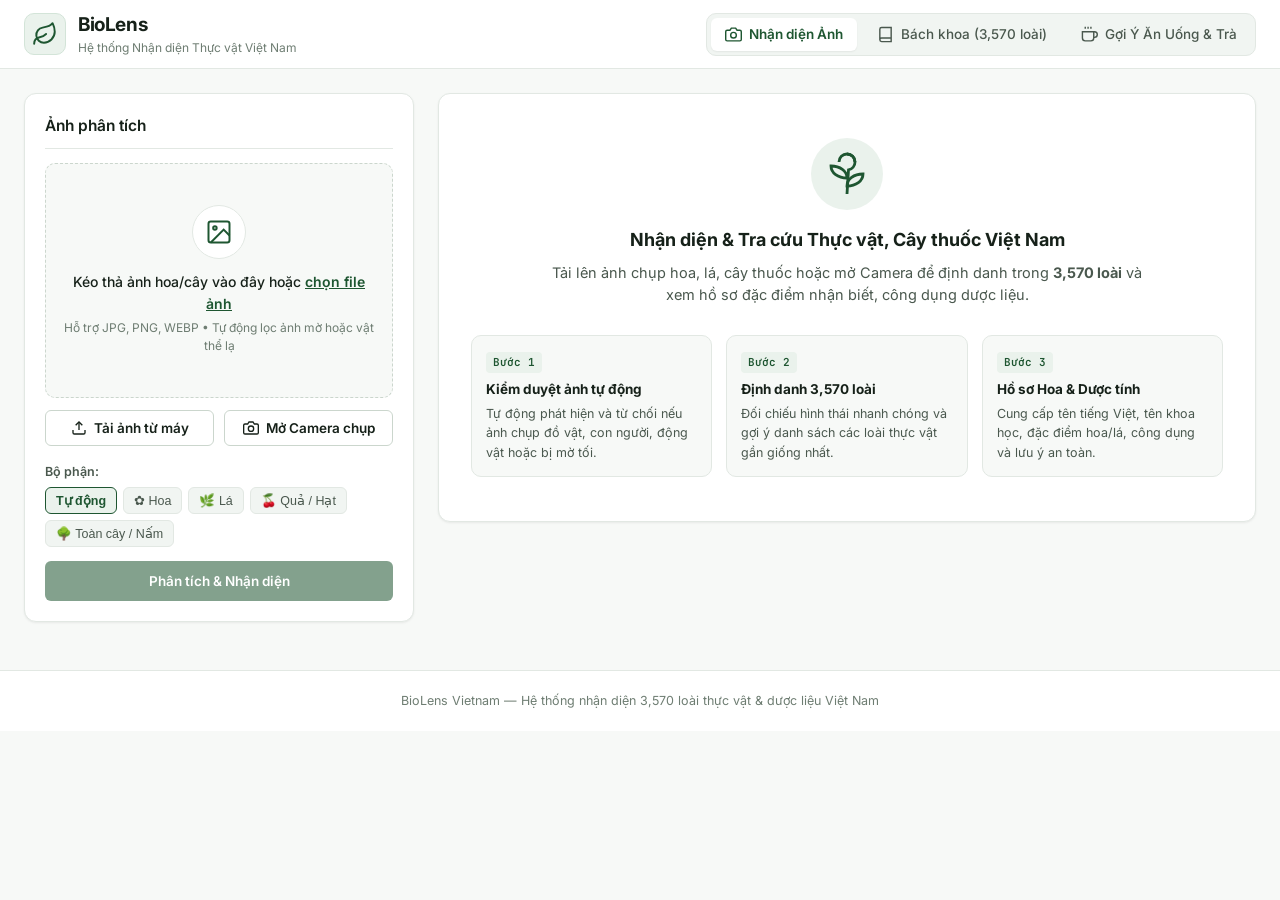
==== commit e72f0ca9: "sua duong dan asset tuong doi tren github pages" ====
--- a/index.html
+++ b/index.html
@@ -1,667 +1,667 @@
-<!DOCTYPE html>
-<html lang="vi">
-<head>
-    <meta charset="UTF-8" />
-    <meta name="viewport" content="width=device-width, initial-scale=1.0" />
-    <title>BioLens — Hệ thống Nhận diện Thực vật Việt Nam</title>
-    <link rel="preconnect" href="https://fonts.googleapis.com">
-    <link rel="preconnect" href="https://fonts.gstatic.com" crossorigin>
-    <link href="https://fonts.googleapis.com/css2?family=Inter:wght@400;500;600;700&family=JetBrains+Mono:wght@400;500;600&family=Lora:ital,wght@0,500;0,600;1,400;1,600&display=swap" rel="stylesheet">
-    <link rel="stylesheet" href="/static/css/main.css" />
-</head>
-<body>
-    <!-- Thanh điều hướng chính (Header tối giản, sáng sủa) -->
-    <header class="site-header">
-        <div class="container header-inner">
-            <div class="brand-group" id="brandHomeBtn">
-                <div class="brand-logo" aria-hidden="true">
-                    <svg width="26" height="26" viewBox="0 0 24 24" fill="none" stroke="currentColor" stroke-width="1.8" stroke-linecap="round" stroke-linejoin="round">
-                        <path d="M11 20A7 7 0 0 1 9.8 6.1C15.5 5 17 4.48 19 2c1 2 2 4.18 2 8 0 5.5-4.78 10-10 10Z"/>
-                        <path d="M2 21c0-3 1.85-5.36 5.08-6C9.5 14.52 12 13 13 12"/>
-                    </svg>
-                </div>
-                <div>
-                    <div class="brand-title-row">
-                        <h1 class="brand-title">BioLens</h1>
-                    </div>
-                    <p class="brand-subtitle">Hệ thống Nhận diện Thực vật Việt Nam</p>
-                </div>
-            </div>
-
-            <nav class="main-nav" aria-label="Điều hướng chính">
-                <button class="nav-tab active" data-tab="identify">
-                    <svg width="17" height="17" viewBox="0 0 24 24" fill="none" stroke="currentColor" stroke-width="2">
-                        <path d="M23 19a2 2 0 0 1-2 2H3a2 2 0 0 1-2-2V8a2 2 0 0 1 2-2h4l2-3h6l2 3h4a2 2 0 0 1 2 2z"/>
-                        <circle cx="12" cy="13" r="4"/>
-                    </svg>
-                    <span>Nhận diện Ảnh</span>
-                </button>
-                <button class="nav-tab" data-tab="explorer">
-                    <svg width="17" height="17" viewBox="0 0 24 24" fill="none" stroke="currentColor" stroke-width="2">
-                        <path d="M4 19.5v-15A2.5 2.5 0 0 1 6.5 2H20v20H6.5a2.5 2.5 0 0 1 0-5H20"/>
-                    </svg>
-                    <span>Bách khoa (3,570 loài)</span>
-                </button>
-                <!-- Tab Thực nghiệm Học máy (Ẩn theo yêu cầu người dùng) -->
-                <button class="nav-tab" data-tab="benchmarks" style="display: none;">
-                    <svg width="17" height="17" viewBox="0 0 24 24" fill="none" stroke="currentColor" stroke-width="2">
-                        <line x1="18" y1="20" x2="18" y2="10"/>
-                        <line x1="12" y1="20" x2="12" y2="4"/>
-                        <line x1="6" y1="20" x2="6" y2="14"/>
-                    </svg>
-                    <span>Thực nghiệm Học máy</span>
-                </button>
-                <button class="nav-tab" data-tab="nutraceutical">
-                    <svg width="17" height="17" viewBox="0 0 24 24" fill="none" stroke="currentColor" stroke-width="2">
-                        <path d="M18 8h1a4 4 0 0 1 0 8h-1"/>
-                        <path d="M2 8h16v9a4 4 0 0 1-4 4H6a4 4 0 0 1-4-4V8z"/>
-                        <line x1="6" y1="1" x2="6" y2="4"/>
-                        <line x1="10" y1="1" x2="10" y2="4"/>
-                        <line x1="14" y1="1" x2="14" y2="4"/>
-                    </svg>
-                    <span>Gợi Ý Ăn Uống &amp; Trà</span>
-                </button>
-            </nav>
-        </div>
-    </header>
-
-    <main class="container main-content">
-        <!-- ===================================================================== -->
-        <!-- TAB 1: NHẬN DIỆN ẢNH / CAMERA & HỒ SƠ THỰC VẬT - DƯỢC LIỆU            -->
-        <!-- ===================================================================== -->
-        <section id="tab-identify" class="tab-panel active">
-            <div class="identify-grid">
-                <!-- Cột trái: Tải ảnh & Tùy chọn -->
-                <aside class="identify-sidebar">
-                    <div class="card">
-                        <div class="card-header">
-                            <h2 class="card-title">Ảnh phân tích</h2>
-                        </div>
-
-                        <!-- Vùng kéo thả hoặc xem trước ảnh -->
-                        <div id="dropZone" class="upload-dropzone" tabindex="0">
-                            <input type="file" id="fileInput" accept="image/*" hidden />
-                            <div id="uploadPrompt" class="upload-prompt">
-                                <div class="upload-icon-circle">
-                                    <svg width="28" height="28" viewBox="0 0 24 24" fill="none" stroke="currentColor" stroke-width="1.7">
-                                        <rect x="3" y="3" width="18" height="18" rx="2" ry="2"/>
-                                        <circle cx="8.5" cy="8.5" r="1.5"/>
-                                        <polyline points="21 15 16 10 5 21"/>
-                                    </svg>
-                                </div>
-                                <p class="upload-main-text">Kéo thả ảnh hoa/cây vào đây hoặc <span>chọn file ảnh</span></p>
-                                <p class="upload-sub-text">Hỗ trợ JPG, PNG, WEBP • Tự động lọc ảnh mờ hoặc vật thể lạ</p>
-                            </div>
-
-                            <!-- Khung hiển thị ảnh đã chọn -->
-                            <div id="previewContainer" class="preview-container hidden">
-                                <img id="previewImage" src="" alt="Ảnh mẫu cần nhận diện" />
-                                <button type="button" id="clearImageBtn" class="preview-clear-btn" title="Xóa ảnh này">✕ Đổi ảnh khác</button>
-                            </div>
-
-                            <!-- Khung Camera trực tiếp WebRTC -->
-                            <div id="cameraContainer" class="camera-container hidden">
-                                <video id="cameraVideo" autoplay playsinline muted></video>
-                                <canvas id="cameraCanvas" hidden></canvas>
-                                <div class="camera-overlay-frame"></div>
-                                <div class="camera-controls-bar">
-                                    <button type="button" id="switchCameraBtn" class="btn btn-light-sm">Đổi ống kính</button>
-                                    <button type="button" id="capturePhotoBtn" class="btn btn-primary-sm">Chụp ảnh</button>
-                                    <button type="button" id="closeCameraBtn" class="btn btn-light-sm">Đóng</button>
-                                </div>
-                            </div>
-                        </div>
-
-                        <div class="input-actions-row">
-                            <button type="button" id="browseFileBtn" class="btn btn-secondary">
-                                <svg width="16" height="16" viewBox="0 0 24 24" fill="none" stroke="currentColor" stroke-width="2">
-                                    <path d="M21 15v4a2 2 0 0 1-2 2H5a2 2 0 0 1-2-2v-4"/>
-                                    <polyline points="17 8 12 3 7 8"/>
-                                    <line x1="12" y1="3" x2="12" y2="15"/>
-                                </svg>
-                                <span>Tải ảnh từ máy</span>
-                            </button>
-                            <button type="button" id="openCameraBtn" class="btn btn-secondary">
-                                <svg width="16" height="16" viewBox="0 0 24 24" fill="none" stroke="currentColor" stroke-width="2">
-                                    <path d="M23 19a2 2 0 0 1-2 2H3a2 2 0 0 1-2-2V8a2 2 0 0 1 2-2h4l2-3h6l2 3h4a2 2 0 0 1 2 2z"/>
-                                    <circle cx="12" cy="13" r="4"/>
-                                </svg>
-                                <span>Mở Camera chụp</span>
-                            </button>
-                        </div>
-
-                        <!-- Chọn bộ phận thực vật quan sát -->
-                        <div class="form-group">
-                            <label class="form-label">Bộ phận:</label>
-                            <div class="organ-pills" id="organSelector">
-                                <button type="button" class="organ-pill active" data-organ="auto">Tự động</button>
-                                <button type="button" class="organ-pill" data-organ="flower">✿ Hoa</button>
-                                <button type="button" class="organ-pill" data-organ="leaf">🌿 Lá</button>
-                                <button type="button" class="organ-pill" data-organ="fruit">🍒 Quả / Hạt</button>
-                                <button type="button" class="organ-pill" data-organ="whole">🌳 Toàn cây / Nấm</button>
-                            </div>
-                        </div>
-
-                        <!-- Tự động dùng mô hình mạnh nhất BioLens Hybrid Ensemble (đã ẩn khỏi UI) -->
-                        <input type="hidden" id="algorithmSelect" value="ensemble" />
-
-                        <button type="button" id="runIdentifyBtn" class="btn btn-primary btn-block" disabled>
-                            <span>Phân tích &amp; Nhận diện</span>
-                        </button>
-                    </div>
-                </aside>
-
-                <!-- Cột phải: Kết quả nhận diện & Hồ sơ chi tiết loài hoa/cây -->
-                <div class="identify-results-area">
-                    <!-- Trạng thái chờ ban đầu -->
-                    <div id="emptyResultState" class="card empty-state-card">
-                        <div class="empty-state-inner">
-                            <div class="empty-botanical-illustration">
-                                <svg width="48" height="48" viewBox="0 0 24 24" fill="none" stroke="currentColor" stroke-width="1.4">
-                                    <path d="M12 2a4 4 0 0 1 4 4c0 1.95-1.4 3.58-3.25 3.93L12 22"/>
-                                    <path d="M8 6a4 4 0 0 1 8 0"/>
-                                    <path d="M12 14c-4.5 0-8-2.5-8-6 4.5 0 8 2.5 8 6Z"/>
-                                    <path d="M12 18c4.5 0 8-2.5 8-6-4.5 0-8 2.5-8 6Z"/>
-                                </svg>
-                            </div>
-                            <h3>Nhận diện &amp; Tra cứu Thực vật, Cây thuốc Việt Nam</h3>
-                            <p>
-                                Tải lên ảnh chụp hoa, lá, cây thuốc hoặc mở Camera để định danh trong <strong>3,570 loài</strong> và xem hồ sơ đặc điểm nhận biết, công dụng dược liệu.
-                            </p>
-                            <div class="feature-steps-grid">
-                                <div class="step-box">
-                                    <span class="step-num">Bước 1</span>
-                                    <strong>Kiểm duyệt ảnh tự động</strong>
-                                    <p>Tự động phát hiện và từ chối nếu ảnh chụp đồ vật, con người, động vật hoặc bị mờ tối.</p>
-                                </div>
-                                <div class="step-box">
-                                    <span class="step-num">Bước 2</span>
-                                    <strong>Định danh 3,570 loài</strong>
-                                    <p>Đối chiếu hình thái nhanh chóng và gợi ý danh sách các loài thực vật gần giống nhất.</p>
-                                </div>
-                                <div class="step-box">
-                                    <span class="step-num">Bước 3</span>
-                                    <strong>Hồ sơ Hoa &amp; Dược tính</strong>
-                                    <p>Cung cấp tên tiếng Việt, tên khoa học, đặc điểm hoa/lá, công dụng và lưu ý an toàn.</p>
-                                </div>
-                            </div>
-                        </div>
-                    </div>
-
-                    <!-- Trạng thái đang xử lý -->
-                    <div id="loadingResultState" class="card loading-state-card hidden">
-                        <div class="spinner-ring"></div>
-                        <p class="loading-title">Đang phân tích hình thái thực vật...</p>
-                        <p class="loading-sub">Đối chiếu dữ liệu trong 3,570 loài thực vật &amp; dược liệu Việt Nam</p>
-                    </div>
-
-                    <!-- Khung Kết quả Chi tiết (Hiển thị sau khi nhận diện) -->
-                    <div id="activeResultContainer" class="results-stack hidden">
-                        <!-- 1. Thẻ trạng thái Kết quả & Cảnh báo lỗi (Đã gộp gọn thành 1 khung duy nhất) -->
-                        <div id="oodBannerCard" class="card ood-banner-card">
-                            <div class="ood-banner-header">
-                                <div class="ood-status-badge" id="oodStatusBadge">Đã nhận diện loài thực vật</div>
-                            </div>
-                            <p class="ood-banner-message" id="oodBannerMessage"></p>
-
-                            <!-- Hộp mẹo chụp ảnh (chỉ hiện khi ảnh bị từ chối) -->
-                            <div id="rejectedTipsBox" class="rejected-tips hidden">
-                                <strong>Mẹo chụp ảnh để nhận diện chính xác hơn:</strong>
-                                <ul>
-                                    <li>Đưa camera lại gần hoa, lá hoặc thân cây (cách 15–40 cm) và lấy nét rõ vào chủ thể.</li>
-                                    <li>Đặt thực vật ở giữa khung hình, tránh chụp lẫn con người, vật nuôi hoặc đồ vật xung quanh.</li>
-                                    <li>Chụp ở nơi đủ ánh sáng tự nhiên, giữ chắc tay để ảnh không bị mờ nhòe.</li>
-                                </ul>
-                            </div>
-
-                            <!-- Nút thu gọn Xem thông số kỹ thuật ở dưới cùng của thẻ -->
-                            <details class="tech-details-accordion" id="techDetailsAccordion">
-                                <summary>▼ Xem thông số kỹ thuật</summary>
-                                <div class="ood-metrics-strip" id="oodMetricsStrip"></div>
-                            </details>
-                        </div>
-
-                        <!-- 2. Khi nhận diện thành công: HỒ SƠ CHI TIẾT LOÀI HOA / CÂY DƯỢC LIỆU -->
-                        <div id="acceptedProfileContainer" class="results-stack hidden">
-                            <!-- Thẻ Định danh Chính & Đối chiếu Ảnh mẫu -->
-                            <article class="card species-hero-card">
-                                <div class="species-hero-top">
-                                    <div class="species-title-block">
-                                        <div class="species-rank-row">
-                                            <span class="match-pill" id="topMatchScorePill">Độ khớp: 96.4%</span>
-                                            <span class="taxon-key-badge" id="topSpeciesKeyBadge">gbif:3940600</span>
-                                            <span class="kingdom-badge" id="topKingdomBadge">Giới Thực vật</span>
-                                        </div>
-                                        <h2 class="species-vn-title" id="topVietnameseName">Sâm bố chính</h2>
-                                        <p class="species-aliases" id="topVietnameseAliases"></p>
-                                        <p class="species-latin-name">
-                                            <em id="topCanonicalName">Abelmoschus sagittifolius</em>
-                                            <span id="topAuthorshipText"></span>
-                                        </p>
-                                    </div>
-                                    <div class="external-links-group" id="topExternalLinks"></div>
-                                </div>
-
-                                <!-- Chuỗi phân loại học 6 cấp -->
-                                <div class="taxonomy-chain" id="topTaxonomyChain"></div>
-
-                                <!-- Đối chiếu trực quan: Ảnh mẫu chuẩn trong Dataset -->
-                                <div class="specimen-comparison-section">
-                                    <div class="section-subhead">
-                                        <h4>Ảnh mẫu thực tế đối chiếu</h4>
-                                        <span id="topTotalDatasetImagesNote">87 ảnh mẫu</span>
-                                    </div>
-                                    <div class="specimen-gallery-row" id="topSampleGallery"></div>
-                                </div>
-                            </article>
-
-                            <!-- HỒ SƠ BÁCH KHOA VỀ LOÀI HOA / CÂY THUỐC -->
-                            <section class="card encyclopedia-profile-card">
-                                <div class="card-header">
-                                    <h3 class="card-title">Hồ sơ Thực vật &amp; Dược liệu</h3>
-                                </div>
-
-                                <div class="monograph-grid">
-                                    <div class="monograph-item monograph-full">
-                                        <div class="monograph-label">1. Giới thiệu tổng quan</div>
-                                        <p class="monograph-text" id="infoOverview"></p>
-                                    </div>
-
-                                    <div class="monograph-item">
-                                        <div class="monograph-label">2. Đặc điểm Hoa &amp; Cụm hoa</div>
-                                        <p class="monograph-text" id="infoFlower"></p>
-                                    </div>
-
-                                    <div class="monograph-item">
-                                        <div class="monograph-label">3. Đặc điểm Lá, Thân &amp; Quả/Rễ</div>
-                                        <p class="monograph-text" id="infoLeafStem"></p>
-                                    </div>
-
-                                    <div class="monograph-item">
-                                        <div class="monograph-label">4. Phân bố &amp; Sinh thái tại Việt Nam</div>
-                                        <p class="monograph-text" id="infoHabitat"></p>
-                                    </div>
-
-                                    <div class="monograph-item">
-                                        <div class="monograph-label">5. Bộ phận dùng &amp; Công dụng Dược liệu</div>
-                                        <p class="monograph-part-badge" id="infoPartsUsed"></p>
-                                        <p class="monograph-text" id="infoMedicinalUses"></p>
-                                    </div>
-
-                                    <div class="monograph-item monograph-full" style="background:#F7FAF8;border-color:#C8E6C9;">
-                                        <div class="monograph-label" style="color:#1B5E20;">6. Hoạt chất Sinh học &amp; Tính vị Đông y</div>
-                                        <p class="monograph-text" id="infoActiveCompounds" style="margin-bottom:6px;"></p>
-                                        <p class="monograph-text" id="infoTraditionalProps"></p>
-                                    </div>
-
-                                    <div class="monograph-item monograph-warning-box monograph-full">
-                                        <div class="monograph-label">7. Lưu ý An toàn &amp; Độc tính</div>
-                                        <p class="monograph-text" id="infoSafetyWarning"></p>
-                                        <div id="infoDataSourcesStrip" class="ood-metrics-strip" style="margin-top:10px;"></div>
-                                    </div>
-                                </div>
-                            </section>
-
-                            <!-- KHUNG GỢI Ý ĂN UỐNG & TRÀ THẢO MỘC -->
-                            <section id="identifyNutraSection" class="card nutraceutical-recommend-card hidden">
-                                <div class="card-header" style="display:flex;justify-content:space-between;align-items:center;">
-                                    <div style="display:flex;align-items:center;gap:8px;">
-                                        <span style="font-size:20px;">🍲</span>
-                                        <h3 class="card-title" style="margin:0;">Gợi Ý Món Ăn &amp; Trà Thảo Mộc từ Loài Này</h3>
-                                    </div>
-                                    <span id="identifyNutraBadge" class="nutra-status-badge"></span>
-                                </div>
-                                <div id="identifyNutraContent" class="nutra-content-body"></div>
-                            </section>
-                        </div>
-                    </div>
-                </div>
-            </div>
-        </section>
-
-        <!-- ===================================================================== -->
-        <!-- TAB 2: TRA CỨU BÁCH KHOA 3,570 LOÀI                                   -->
-        <!-- ===================================================================== -->
-        <section id="tab-explorer" class="tab-panel">
-            <div class="card explorer-filter-bar">
-                <div class="explorer-search-group">
-                    <input
-                        type="text"
-                        id="speciesSearchInput"
-                        class="form-input"
-                        placeholder="Tìm theo tên tiếng Việt hoặc tên khoa học..."
-                    />
-                    <select id="familyFilterSelect" class="form-select">
-                        <option value="">Tất cả Họ (355)</option>
-                    </select>
-                    <select id="kingdomFilterSelect" class="form-select">
-                        <option value="">Tất cả Giới (4)</option>
-                        <option value="Plantae">Giới Thực vật (Plantae)</option>
-                        <option value="Fungi">Giới Nấm (Fungi)</option>
-                        <option value="Chromista">Giới Chromista</option>
-                        <option value="Bacteria">Giới Bacteria</option>
-                    </select>
-                    <button type="button" id="searchSpeciesBtn" class="btn btn-primary">Tìm kiếm</button>
-                </div>
-                <div class="explorer-meta-row">
-                    <span id="explorerCountText">Đang hiển thị 3,570 loài</span>
-                    <div class="pagination-controls">
-                        <button type="button" id="prevPageBtn" class="btn btn-light-sm">← Trang trước</button>
-                        <span id="pageIndicatorText">Trang 1 / 149</span>
-                        <button type="button" id="nextPageBtn" class="btn btn-light-sm">Trang sau →</button>
-                    </div>
-                </div>
-            </div>
-
-            <div id="speciesGridContainer" class="species-cards-grid"></div>
-        </section>
-
-        <!-- ===================================================================== -->
-        <!-- TAB 3: BẢNG ĐÁNH GIÁ THỰC NGHIỆM HỌC MÁY & BÁO CÁO ĐỒ ÁN              -->
-        <!-- ===================================================================== -->
-        <section id="tab-benchmarks" class="tab-panel">
-            <div class="benchmark-header-card card">
-                <div class="benchmark-header-flex">
-                    <div>
-                        <h2>Kết quả Thực nghiệm &amp; Đối sánh Mô hình</h2>
-                        <p>
-                            Tổng hợp kết quả huấn luyện, đối sánh 4 thuật toán Học máy và mô hình kết hợp trên bộ dữ liệu 3,570 loài thực vật Việt Nam (310,647 ảnh).
-                        </p>
-                    </div>
-                    <div style="display:flex;gap:10px;flex-wrap:wrap;">
-                        <a href="/api/download-report-v1" class="btn btn-secondary">
-                            <span>Tải Báo cáo Phần 1 (.docx)</span>
-                        </a>
-                        <a href="/api/download-report" class="btn btn-primary">
-                            <span>Tải Báo cáo Đầy đủ (.docx)</span>
-                        </a>
-                    </div>
-                </div>
-            </div>
-
-            <!-- 4 Thẻ chỉ số tổng quan -->
-            <div class="metrics-kpi-grid" id="benchmarkKpiGrid"></div>
-
-            <!-- Bảng so sánh hiệu năng các mô hình -->
-            <div class="card">
-                <div class="card-header">
-                    <h3 class="card-title">Bảng so sánh hiệu năng các mô hình</h3>
-                    <div class="organ-pills" id="benchmarkScaleSelector">
-                        <button type="button" class="organ-pill active" data-scale="top50">Top-50 Loài</button>
-                        <button type="button" class="organ-pill" data-scale="top100">Top-100 Loài</button>
-                        <button type="button" class="organ-pill" data-scale="top500">Top-500 Loài</button>
-                        <button type="button" class="organ-pill" data-scale="full3570">Toàn bộ (3,570)</button>
-                    </div>
-                </div>
-                <div class="table-responsive">
-                    <table class="scientific-table" id="benchmarkComparisonTable">
-                        <thead>
-                            <tr>
-                                <th>Tên Mô hình</th>
-                                <th>Nhóm Thuật toán</th>
-                                <th>Top-1 Accuracy</th>
-                                <th>Top-3 Accuracy</th>
-                                <th>Top-5 Accuracy</th>
-                                <th>Macro F1</th>
-                                <th>Weighted F1</th>
-                                <th>Thời gian Train</th>
-                                <th>Độ trễ / Ảnh</th>
-                            </tr>
-                        </thead>
-                        <tbody></tbody>
-                    </table>
-                </div>
-            </div>
-
-            <!-- Bảng Đối sánh Ablation Study: Phần 1 vs Phần 2 -->
-            <div class="card" style="margin-top:18px;">
-                <div class="card-header">
-                    <h3 class="card-title">Đối sánh kết quả trước và sau tinh chỉnh (Phần 1 vs Phần 2)</h3>
-                </div>
-                <div class="table-responsive">
-                    <table class="scientific-table" id="ablationComparisonTable">
-                        <thead>
-                            <tr>
-                                <th>Mô hình</th>
-                                <th>Phần 1 Top-1</th>
-                                <th>Phần 2 Top-1</th>
-                                <th>Mức tăng Top-1</th>
-                                <th>Phần 1 Top-5</th>
-                                <th>Phần 2 Top-5</th>
-                                <th>Mức tăng Top-5</th>
-                                <th>Weighted F1 (Phần 1 → 2)</th>
-                            </tr>
-                        </thead>
-                        <tbody></tbody>
-                    </table>
-                </div>
-            </div>
-
-            <!-- Bảng Phân cấp Sinh học & Mật độ mẫu -->
-            <div class="benchmark-two-col">
-                <div class="card">
-                    <div class="card-header">
-                        <h3 class="card-title">Độ chính xác theo bậc phân loại sinh học</h3>
-                    </div>
-                    <div class="table-responsive">
-                        <table class="scientific-table" id="hierarchicalAccuracyTable">
-                            <thead>
-                                <tr>
-                                    <th>Cấp Phân loại</th>
-                                    <th>Top-1 Accuracy</th>
-                                    <th>Top-5 Accuracy</th>
-                                </tr>
-                            </thead>
-                            <tbody></tbody>
-                        </table>
-                    </div>
-                </div>
-
-                <div class="card">
-                    <div class="card-header">
-                        <h3 class="card-title">Độ chính xác theo nhóm mật độ ảnh</h3>
-                    </div>
-                    <div class="table-responsive">
-                        <table class="scientific-table" id="shotGroupTable">
-                            <thead>
-                                <tr>
-                                    <th>Nhóm Mật độ Ảnh</th>
-                                    <th>Số Loài</th>
-                                    <th>Prototype Top-1</th>
-                                    <th>Ensemble Top-1</th>
-                                    <th>Ensemble Top-5</th>
-                                </tr>
-                            </thead>
-                            <tbody></tbody>
-                        </table>
-                    </div>
-                </div>
-            </div>
-
-            <!-- Khung đánh giá Bộ lọc OOD & Phân bố Dữ liệu -->
-            <div class="benchmark-two-col">
-                <div class="card">
-                    <div class="card-header">
-                        <h3 class="card-title">Hiệu quả bộ lọc từ chối ảnh ngoại lai</h3>
-                    </div>
-                    <div id="oodBenchmarkBox" class="ood-benchmark-box"></div>
-                </div>
-
-                <div class="card">
-                    <div class="card-header">
-                        <h3 class="card-title">Thống kê bộ dữ liệu</h3>
-                    </div>
-                    <div id="datasetStatsBox" class="ood-benchmark-box"></div>
-                </div>
-            </div>
-
-            <!-- THƯ VIỆN 11 BIỂU ĐỒ KHOA HỌC -->
-            <div class="card" style="margin-top:18px;">
-                <div class="card-header">
-                    <h3 class="card-title">Biểu đồ phân tích thực nghiệm (11 biểu đồ)</h3>
-                </div>
-                <div id="scientificChartsGallery" class="charts-gallery-grid"></div>
-            </div>
-        </section>
-
-        <!-- ===================================================================== -->
-        <!-- TAB 4: GỢI Ý ĂN UỐNG & TRÀ THẢO MỘC (NUTRACEUTICAL RECOMMENDER)      -->
-        <!-- ===================================================================== -->
-        <section id="tab-nutraceutical" class="tab-panel">
-            <!-- Banner giới thiệu -->
-            <div class="nutra-hero-banner card">
-                <div class="nutra-hero-content">
-                    <div class="nutra-hero-badge">🌿 Cây Thuốc &amp; Ẩm Thực Đời Sống</div>
-                    <h2 class="nutra-hero-title">Gợi Ý Ăn Uống &amp; Trà Thảo Mộc</h2>
-                    <p class="nutra-hero-desc">
-                        Cẩm nang dược thiện dân gian chuẩn xác đối chiếu theo Dược điển Việt Nam V &amp; GS. Đỗ Tất Lợi.
-                        Quy trình sơ chế khử độc/khử đắng, định lượng gram và nhiệt độ đun nấu chi tiết 5–7 bước.
-                    </p>
-                </div>
-                <div class="nutra-stats-grid">
-                    <div class="nutra-stat-pill">
-                        <span class="nutra-stat-num">155</span>
-                        <span class="nutra-stat-label">Loài ẩm thực &amp; trà dân gian</span>
-                    </div>
-                    <div class="nutra-stat-pill">
-                        <span class="nutra-stat-num">179</span>
-                        <span class="nutra-stat-label">Cây độc bị chặn 100%</span>
-                    </div>
-                    <div class="nutra-stat-pill">
-                        <span class="nutra-stat-num">3,236</span>
-                        <span class="nutra-stat-label">Dược liệu dùng theo đơn</span>
-                    </div>
-                </div>
-            </div>
-
-            <!-- Khung Hỏi cây gì cũng biết (Natural Language Q&A) -->
-            <div class="card" style="margin-top:16px;border:1px solid #c7d2fe;background:linear-gradient(180deg, #f8faff 0%, #ffffff 100%);">
-                <div class="card-header" style="border-bottom:none;padding-bottom:6px;">
-                    <h3 class="card-title" style="display:flex;align-items:center;gap:8px;font-size:16px;">
-                        <span>💬 Hỏi cây gì cũng biết (Tra cứu an toàn &amp; Ẩm thực)</span>
-                        <span style="font-size:11px;background:#e0e7ff;color:#3730a3;padding:2px 8px;border-radius:12px;font-weight:600;">Dữ liệu chuẩn y khoa</span>
-                    </h3>
-                    <p style="font-size:13px;color:var(--text-muted);margin-top:2px;">
-                        Hỏi bất kỳ điều gì: <em>"Cây này ăn được không?", "Có độc không?", "Nấu món gì bổ xương khớp?", "Kỵ món nào?", "Bị ho uống trà gì?"</em>
-                    </p>
-                </div>
-                <div style="padding:0 16px 16px;">
-                    <div class="explorer-search-group" style="display:flex;gap:8px;">
-                        <input
-                            type="text"
-                            id="nutraQaInput"
-                            class="form-input"
-                            placeholder="Ví dụ: Cây chanh pha nước sôi 100°C có tốt không? / Lá lốt nấu với gì? / Cây ngải cứu bà bầu ăn được không?"
-                            style="flex:1;"
-                        />
-                        <button type="button" id="nutraQaBtn" class="btn btn-primary" style="white-space:nowrap;display:flex;align-items:center;gap:6px;">
-                            <span>✨ Hỏi ngay</span>
-                        </button>
-                    </div>
-
-                    <!-- Gợi ý câu hỏi nhanh -->
-                    <div style="margin-top:10px;display:flex;align-items:center;gap:8px;flex-wrap:wrap;">
-                        <span style="font-size:12px;color:var(--text-muted);font-weight:500;">Câu hỏi phổ biến:</span>
-                        <button type="button" class="qa-quick-chip" data-q="Cây chanh pha nước sôi 100°C được không?">🍋 Chanh pha nước sôi?</button>
-                        <button type="button" class="qa-quick-chip" data-q="Cây ngải cứu bà bầu ăn được không?">🤰 Ngải cứu với bà bầu?</button>
-                        <button type="button" class="qa-quick-chip" data-q="Cây lá ngón ăn được không?">🚫 Lá ngón ăn được không?</button>
-                        <button type="button" class="qa-quick-chip" data-q="Cây lá lốt ăn với món gì bổ xương khớp?">🥩 Lá lốt nấu món gì?</button>
-                        <button type="button" class="qa-quick-chip" data-q="Bị ho khan rát họng nên uống trà gì?">🍵 Trị ho khan rát họng?</button>
-                    </div>
-
-                    <!-- Hộp kết quả trả lời Q&A -->
-                    <div id="nutraQaResultBox" class="card hidden" style="margin-top:14px;background:#ffffff;border:1px solid #e2e8f0;border-radius:8px;padding:16px;">
-                        <div id="nutraQaResultContent" style="font-size:14px;line-height:1.6;color:var(--text-color);"></div>
-                    </div>
-                </div>
-            </div>
-
-            <!-- Thanh tìm kiếm & Lọc thể trạng -->
-            <div class="card" style="margin-top:16px;">
-                <div class="explorer-filter-bar" style="margin-bottom:12px;">
-                    <div class="explorer-search-group" style="flex:1;">
-                        <input
-                            type="text"
-                            id="nutraSearchInput"
-                            class="form-input"
-                            placeholder="Nhập triệu chứng hoặc thảo mộc: mất ngủ, thanh nhiệt mát gan, ho đờm, đau lưng..."
-                        />
-                        <button type="button" id="nutraSearchBtn" class="btn btn-primary" style="white-space:nowrap;">
-                            🔍 Tìm món phù hợp
-                        </button>
-                    </div>
-                    <select id="nutraCategoryFilter" class="form-select" style="max-width:240px;">
-                        <option value="">Tất cả hình thức món</option>
-                        <option value="CULINARY_TONIC">🍲 Canh &amp; Súp tiềm bổ</option>
-                        <option value="BEVERAGE_INFUSION">🍵 Trà &amp; Thức uống</option>
-                        <option value="SPICE_AROMATIC">🌿 Gia vị &amp; Thảo mộc thơm</option>
-                    </select>
-                </div>
-
-                <!-- Chips Gợi ý nhanh: Rút gọn các nhu cầu phổ biến nhất -->
-                <div>
-                    <div style="font-size:12px;font-weight:600;color:var(--text-muted);margin-bottom:8px;text-transform:uppercase;letter-spacing:0.5px;">
-                        Nhu cầu sức khỏe phổ biến:
-                    </div>
-                    <div id="nutraHealthChipsContainer" class="nutra-chips-wrapper"></div>
-                </div>
-            </div>
-
-            <!-- Khung trạng thái / Đang tải -->
-            <div id="nutraLoadingState" class="empty-state-card hidden" style="margin-top:16px;">
-                <div class="spinner" style="width:36px;height:36px;margin:0 auto 12px;"></div>
-                <p>Đang tìm kiếm và tối ưu hóa công thức dược thiện phù hợp nhất...</p>
-            </div>
-
-            <!-- Lưới hiển thị danh sách công thức gợi ý -->
-            <div id="nutraResultsContainer" style="margin-top:18px;">
-                <div id="nutraResultsGrid" class="nutra-cards-grid"></div>
-            </div>
-        </section>
-    </main>
-
-    <!-- Modal xem chi tiết Hồ sơ Loài khi bấm từ Bách khoa 3,570 loài -->
-    <div id="speciesModal" class="modal-backdrop hidden" role="dialog" aria-modal="true">
-        <div class="modal-dialog">
-            <div class="modal-header">
-                <div>
-                    <span class="taxon-key-badge" id="modalSpeciesKey"></span>
-                    <h3 id="modalVietnameseName" class="modal-title"></h3>
-                    <p id="modalScientificName" class="modal-latin"></p>
-                </div>
-                <div class="modal-header-actions">
-                    <button type="button" id="modalTestIdentifyBtn" class="btn btn-primary-sm">Thử nhận diện loài này</button>
-                    <button type="button" id="closeModalBtn" class="btn btn-light-sm">✕ Đóng</button>
-                </div>
-            </div>
-            <div class="modal-body" id="modalBodyContent"></div>
-        </div>
-    </div>
-
-    <!-- Modal xem chi tiết Cách chế biến (5–7 bước) Dược thiện & Ẩm thực -->
-    <div id="recipeDetailModal" class="modal-backdrop hidden" role="dialog" aria-modal="true">
-        <div class="modal-dialog" style="max-width:680px;">
-            <div class="modal-header" style="background:#f0fdf4;border-bottom:1px solid #bbf7d0;">
-                <div>
-                    <span id="recipeModalCategory" style="font-size:11px;font-weight:600;background:#dcfce7;color:#166534;padding:3px 8px;border-radius:12px;"></span>
-                    <h3 id="recipeModalTitle" class="modal-title" style="margin-top:4px;color:#14532d;"></h3>
-                    <p id="recipeModalBenefit" style="font-size:13px;color:#15803d;margin-top:2px;"></p>
-                </div>
-                <div class="modal-header-actions">
-                    <button type="button" id="closeRecipeModalBtn" class="btn btn-light-sm">✕ Đóng</button>
-                </div>
-            </div>
-            <div class="modal-body" id="recipeModalBodyContent" style="padding:18px;"></div>
-        </div>
-    </div>
-
-    <footer class="site-footer">
-        <div class="container footer-inner">
-            <p>BioLens Vietnam — Hệ thống nhận diện 3,570 loài thực vật &amp; dược liệu Việt Nam</p>
-        </div>
-    </footer>
-
-    <script src="/static/js/camera.js"></script>
-    <script src="/static/js/app.js"></script>
-</body>
-</html>
+<!DOCTYPE html>
+<html lang="vi">
+<head>
+    <meta charset="UTF-8" />
+    <meta name="viewport" content="width=device-width, initial-scale=1.0" />
+    <title>BioLens — Hệ thống Nhận diện Thực vật Việt Nam</title>
+    <link rel="preconnect" href="https://fonts.googleapis.com">
+    <link rel="preconnect" href="https://fonts.gstatic.com" crossorigin>
+    <link href="https://fonts.googleapis.com/css2?family=Inter:wght@400;500;600;700&family=JetBrains+Mono:wght@400;500;600&family=Lora:ital,wght@0,500;0,600;1,400;1,600&display=swap" rel="stylesheet">
+    <link rel="stylesheet" href="css/main.css" />
+</head>
+<body>
+    <!-- Thanh điều hướng chính (Header tối giản, sáng sủa) -->
+    <header class="site-header">
+        <div class="container header-inner">
+            <div class="brand-group" id="brandHomeBtn">
+                <div class="brand-logo" aria-hidden="true">
+                    <svg width="26" height="26" viewBox="0 0 24 24" fill="none" stroke="currentColor" stroke-width="1.8" stroke-linecap="round" stroke-linejoin="round">
+                        <path d="M11 20A7 7 0 0 1 9.8 6.1C15.5 5 17 4.48 19 2c1 2 2 4.18 2 8 0 5.5-4.78 10-10 10Z"/>
+                        <path d="M2 21c0-3 1.85-5.36 5.08-6C9.5 14.52 12 13 13 12"/>
+                    </svg>
+                </div>
+                <div>
+                    <div class="brand-title-row">
+                        <h1 class="brand-title">BioLens</h1>
+                    </div>
+                    <p class="brand-subtitle">Hệ thống Nhận diện Thực vật Việt Nam</p>
+                </div>
+            </div>
+
+            <nav class="main-nav" aria-label="Điều hướng chính">
+                <button class="nav-tab active" data-tab="identify">
+                    <svg width="17" height="17" viewBox="0 0 24 24" fill="none" stroke="currentColor" stroke-width="2">
+                        <path d="M23 19a2 2 0 0 1-2 2H3a2 2 0 0 1-2-2V8a2 2 0 0 1 2-2h4l2-3h6l2 3h4a2 2 0 0 1 2 2z"/>
+                        <circle cx="12" cy="13" r="4"/>
+                    </svg>
+                    <span>Nhận diện Ảnh</span>
+                </button>
+                <button class="nav-tab" data-tab="explorer">
+                    <svg width="17" height="17" viewBox="0 0 24 24" fill="none" stroke="currentColor" stroke-width="2">
+                        <path d="M4 19.5v-15A2.5 2.5 0 0 1 6.5 2H20v20H6.5a2.5 2.5 0 0 1 0-5H20"/>
+                    </svg>
+                    <span>Bách khoa (3,570 loài)</span>
+                </button>
+                <!-- Tab Thực nghiệm Học máy (Ẩn theo yêu cầu người dùng) -->
+                <button class="nav-tab" data-tab="benchmarks" style="display: none;">
+                    <svg width="17" height="17" viewBox="0 0 24 24" fill="none" stroke="currentColor" stroke-width="2">
+                        <line x1="18" y1="20" x2="18" y2="10"/>
+                        <line x1="12" y1="20" x2="12" y2="4"/>
+                        <line x1="6" y1="20" x2="6" y2="14"/>
+                    </svg>
+                    <span>Thực nghiệm Học máy</span>
+                </button>
+                <button class="nav-tab" data-tab="nutraceutical">
+                    <svg width="17" height="17" viewBox="0 0 24 24" fill="none" stroke="currentColor" stroke-width="2">
+                        <path d="M18 8h1a4 4 0 0 1 0 8h-1"/>
+                        <path d="M2 8h16v9a4 4 0 0 1-4 4H6a4 4 0 0 1-4-4V8z"/>
+                        <line x1="6" y1="1" x2="6" y2="4"/>
+                        <line x1="10" y1="1" x2="10" y2="4"/>
+                        <line x1="14" y1="1" x2="14" y2="4"/>
+                    </svg>
+                    <span>Gợi Ý Ăn Uống &amp; Trà</span>
+                </button>
+            </nav>
+        </div>
+    </header>
+
+    <main class="container main-content">
+        <!-- ===================================================================== -->
+        <!-- TAB 1: NHẬN DIỆN ẢNH / CAMERA & HỒ SƠ THỰC VẬT - DƯỢC LIỆU            -->
+        <!-- ===================================================================== -->
+        <section id="tab-identify" class="tab-panel active">
+            <div class="identify-grid">
+                <!-- Cột trái: Tải ảnh & Tùy chọn -->
+                <aside class="identify-sidebar">
+                    <div class="card">
+                        <div class="card-header">
+                            <h2 class="card-title">Ảnh phân tích</h2>
+                        </div>
+
+                        <!-- Vùng kéo thả hoặc xem trước ảnh -->
+                        <div id="dropZone" class="upload-dropzone" tabindex="0">
+                            <input type="file" id="fileInput" accept="image/*" hidden />
+                            <div id="uploadPrompt" class="upload-prompt">
+                                <div class="upload-icon-circle">
+                                    <svg width="28" height="28" viewBox="0 0 24 24" fill="none" stroke="currentColor" stroke-width="1.7">
+                                        <rect x="3" y="3" width="18" height="18" rx="2" ry="2"/>
+                                        <circle cx="8.5" cy="8.5" r="1.5"/>
+                                        <polyline points="21 15 16 10 5 21"/>
+                                    </svg>
+                                </div>
+                                <p class="upload-main-text">Kéo thả ảnh hoa/cây vào đây hoặc <span>chọn file ảnh</span></p>
+                                <p class="upload-sub-text">Hỗ trợ JPG, PNG, WEBP • Tự động lọc ảnh mờ hoặc vật thể lạ</p>
+                            </div>
+
+                            <!-- Khung hiển thị ảnh đã chọn -->
+                            <div id="previewContainer" class="preview-container hidden">
+                                <img id="previewImage" src="" alt="Ảnh mẫu cần nhận diện" />
+                                <button type="button" id="clearImageBtn" class="preview-clear-btn" title="Xóa ảnh này">✕ Đổi ảnh khác</button>
+                            </div>
+
+                            <!-- Khung Camera trực tiếp WebRTC -->
+                            <div id="cameraContainer" class="camera-container hidden">
+                                <video id="cameraVideo" autoplay playsinline muted></video>
+                                <canvas id="cameraCanvas" hidden></canvas>
+                                <div class="camera-overlay-frame"></div>
+                                <div class="camera-controls-bar">
+                                    <button type="button" id="switchCameraBtn" class="btn btn-light-sm">Đổi ống kính</button>
+                                    <button type="button" id="capturePhotoBtn" class="btn btn-primary-sm">Chụp ảnh</button>
+                                    <button type="button" id="closeCameraBtn" class="btn btn-light-sm">Đóng</button>
+                                </div>
+                            </div>
+                        </div>
+
+                        <div class="input-actions-row">
+                            <button type="button" id="browseFileBtn" class="btn btn-secondary">
+                                <svg width="16" height="16" viewBox="0 0 24 24" fill="none" stroke="currentColor" stroke-width="2">
+                                    <path d="M21 15v4a2 2 0 0 1-2 2H5a2 2 0 0 1-2-2v-4"/>
+                                    <polyline points="17 8 12 3 7 8"/>
+                                    <line x1="12" y1="3" x2="12" y2="15"/>
+                                </svg>
+                                <span>Tải ảnh từ máy</span>
+                            </button>
+                            <button type="button" id="openCameraBtn" class="btn btn-secondary">
+                                <svg width="16" height="16" viewBox="0 0 24 24" fill="none" stroke="currentColor" stroke-width="2">
+                                    <path d="M23 19a2 2 0 0 1-2 2H3a2 2 0 0 1-2-2V8a2 2 0 0 1 2-2h4l2-3h6l2 3h4a2 2 0 0 1 2 2z"/>
+                                    <circle cx="12" cy="13" r="4"/>
+                                </svg>
+                                <span>Mở Camera chụp</span>
+                            </button>
+                        </div>
+
+                        <!-- Chọn bộ phận thực vật quan sát -->
+                        <div class="form-group">
+                            <label class="form-label">Bộ phận:</label>
+                            <div class="organ-pills" id="organSelector">
+                                <button type="button" class="organ-pill active" data-organ="auto">Tự động</button>
+                                <button type="button" class="organ-pill" data-organ="flower">✿ Hoa</button>
+                                <button type="button" class="organ-pill" data-organ="leaf">🌿 Lá</button>
+                                <button type="button" class="organ-pill" data-organ="fruit">🍒 Quả / Hạt</button>
+                                <button type="button" class="organ-pill" data-organ="whole">🌳 Toàn cây / Nấm</button>
+                            </div>
+                        </div>
+
+                        <!-- Tự động dùng mô hình mạnh nhất BioLens Hybrid Ensemble (đã ẩn khỏi UI) -->
+                        <input type="hidden" id="algorithmSelect" value="ensemble" />
+
+                        <button type="button" id="runIdentifyBtn" class="btn btn-primary btn-block" disabled>
+                            <span>Phân tích &amp; Nhận diện</span>
+                        </button>
+                    </div>
+                </aside>
+
+                <!-- Cột phải: Kết quả nhận diện & Hồ sơ chi tiết loài hoa/cây -->
+                <div class="identify-results-area">
+                    <!-- Trạng thái chờ ban đầu -->
+                    <div id="emptyResultState" class="card empty-state-card">
+                        <div class="empty-state-inner">
+                            <div class="empty-botanical-illustration">
+                                <svg width="48" height="48" viewBox="0 0 24 24" fill="none" stroke="currentColor" stroke-width="1.4">
+                                    <path d="M12 2a4 4 0 0 1 4 4c0 1.95-1.4 3.58-3.25 3.93L12 22"/>
+                                    <path d="M8 6a4 4 0 0 1 8 0"/>
+                                    <path d="M12 14c-4.5 0-8-2.5-8-6 4.5 0 8 2.5 8 6Z"/>
+                                    <path d="M12 18c4.5 0 8-2.5 8-6-4.5 0-8 2.5-8 6Z"/>
+                                </svg>
+                            </div>
+                            <h3>Nhận diện &amp; Tra cứu Thực vật, Cây thuốc Việt Nam</h3>
+                            <p>
+                                Tải lên ảnh chụp hoa, lá, cây thuốc hoặc mở Camera để định danh trong <strong>3,570 loài</strong> và xem hồ sơ đặc điểm nhận biết, công dụng dược liệu.
+                            </p>
+                            <div class="feature-steps-grid">
+                                <div class="step-box">
+                                    <span class="step-num">Bước 1</span>
+                                    <strong>Kiểm duyệt ảnh tự động</strong>
+                                    <p>Tự động phát hiện và từ chối nếu ảnh chụp đồ vật, con người, động vật hoặc bị mờ tối.</p>
+                                </div>
+                                <div class="step-box">
+                                    <span class="step-num">Bước 2</span>
+                                    <strong>Định danh 3,570 loài</strong>
+                                    <p>Đối chiếu hình thái nhanh chóng và gợi ý danh sách các loài thực vật gần giống nhất.</p>
+                                </div>
+                                <div class="step-box">
+                                    <span class="step-num">Bước 3</span>
+                                    <strong>Hồ sơ Hoa &amp; Dược tính</strong>
+                                    <p>Cung cấp tên tiếng Việt, tên khoa học, đặc điểm hoa/lá, công dụng và lưu ý an toàn.</p>
+                                </div>
+                            </div>
+                        </div>
+                    </div>
+
+                    <!-- Trạng thái đang xử lý -->
+                    <div id="loadingResultState" class="card loading-state-card hidden">
+                        <div class="spinner-ring"></div>
+                        <p class="loading-title">Đang phân tích hình thái thực vật...</p>
+                        <p class="loading-sub">Đối chiếu dữ liệu trong 3,570 loài thực vật &amp; dược liệu Việt Nam</p>
+                    </div>
+
+                    <!-- Khung Kết quả Chi tiết (Hiển thị sau khi nhận diện) -->
+                    <div id="activeResultContainer" class="results-stack hidden">
+                        <!-- 1. Thẻ trạng thái Kết quả & Cảnh báo lỗi (Đã gộp gọn thành 1 khung duy nhất) -->
+                        <div id="oodBannerCard" class="card ood-banner-card">
+                            <div class="ood-banner-header">
+                                <div class="ood-status-badge" id="oodStatusBadge">Đã nhận diện loài thực vật</div>
+                            </div>
+                            <p class="ood-banner-message" id="oodBannerMessage"></p>
+
+                            <!-- Hộp mẹo chụp ảnh (chỉ hiện khi ảnh bị từ chối) -->
+                            <div id="rejectedTipsBox" class="rejected-tips hidden">
+                                <strong>Mẹo chụp ảnh để nhận diện chính xác hơn:</strong>
+                                <ul>
+                                    <li>Đưa camera lại gần hoa, lá hoặc thân cây (cách 15–40 cm) và lấy nét rõ vào chủ thể.</li>
+                                    <li>Đặt thực vật ở giữa khung hình, tránh chụp lẫn con người, vật nuôi hoặc đồ vật xung quanh.</li>
+                                    <li>Chụp ở nơi đủ ánh sáng tự nhiên, giữ chắc tay để ảnh không bị mờ nhòe.</li>
+                                </ul>
+                            </div>
+
+                            <!-- Nút thu gọn Xem thông số kỹ thuật ở dưới cùng của thẻ -->
+                            <details class="tech-details-accordion" id="techDetailsAccordion">
+                                <summary>▼ Xem thông số kỹ thuật</summary>
+                                <div class="ood-metrics-strip" id="oodMetricsStrip"></div>
+                            </details>
+                        </div>
+
+                        <!-- 2. Khi nhận diện thành công: HỒ SƠ CHI TIẾT LOÀI HOA / CÂY DƯỢC LIỆU -->
+                        <div id="acceptedProfileContainer" class="results-stack hidden">
+                            <!-- Thẻ Định danh Chính & Đối chiếu Ảnh mẫu -->
+                            <article class="card species-hero-card">
+                                <div class="species-hero-top">
+                                    <div class="species-title-block">
+                                        <div class="species-rank-row">
+                                            <span class="match-pill" id="topMatchScorePill">Độ khớp: 96.4%</span>
+                                            <span class="taxon-key-badge" id="topSpeciesKeyBadge">gbif:3940600</span>
+                                            <span class="kingdom-badge" id="topKingdomBadge">Giới Thực vật</span>
+                                        </div>
+                                        <h2 class="species-vn-title" id="topVietnameseName">Sâm bố chính</h2>
+                                        <p class="species-aliases" id="topVietnameseAliases"></p>
+                                        <p class="species-latin-name">
+                                            <em id="topCanonicalName">Abelmoschus sagittifolius</em>
+                                            <span id="topAuthorshipText"></span>
+                                        </p>
+                                    </div>
+                                    <div class="external-links-group" id="topExternalLinks"></div>
+                                </div>
+
+                                <!-- Chuỗi phân loại học 6 cấp -->
+                                <div class="taxonomy-chain" id="topTaxonomyChain"></div>
+
+                                <!-- Đối chiếu trực quan: Ảnh mẫu chuẩn trong Dataset -->
+                                <div class="specimen-comparison-section">
+                                    <div class="section-subhead">
+                                        <h4>Ảnh mẫu thực tế đối chiếu</h4>
+                                        <span id="topTotalDatasetImagesNote">87 ảnh mẫu</span>
+                                    </div>
+                                    <div class="specimen-gallery-row" id="topSampleGallery"></div>
+                                </div>
+                            </article>
+
+                            <!-- HỒ SƠ BÁCH KHOA VỀ LOÀI HOA / CÂY THUỐC -->
+                            <section class="card encyclopedia-profile-card">
+                                <div class="card-header">
+                                    <h3 class="card-title">Hồ sơ Thực vật &amp; Dược liệu</h3>
+                                </div>
+
+                                <div class="monograph-grid">
+                                    <div class="monograph-item monograph-full">
+                                        <div class="monograph-label">1. Giới thiệu tổng quan</div>
+                                        <p class="monograph-text" id="infoOverview"></p>
+                                    </div>
+
+                                    <div class="monograph-item">
+                                        <div class="monograph-label">2. Đặc điểm Hoa &amp; Cụm hoa</div>
+                                        <p class="monograph-text" id="infoFlower"></p>
+                                    </div>
+
+                                    <div class="monograph-item">
+                                        <div class="monograph-label">3. Đặc điểm Lá, Thân &amp; Quả/Rễ</div>
+                                        <p class="monograph-text" id="infoLeafStem"></p>
+                                    </div>
+
+                                    <div class="monograph-item">
+                                        <div class="monograph-label">4. Phân bố &amp; Sinh thái tại Việt Nam</div>
+                                        <p class="monograph-text" id="infoHabitat"></p>
+                                    </div>
+
+                                    <div class="monograph-item">
+                                        <div class="monograph-label">5. Bộ phận dùng &amp; Công dụng Dược liệu</div>
+                                        <p class="monograph-part-badge" id="infoPartsUsed"></p>
+                                        <p class="monograph-text" id="infoMedicinalUses"></p>
+                                    </div>
+
+                                    <div class="monograph-item monograph-full" style="background:#F7FAF8;border-color:#C8E6C9;">
+                                        <div class="monograph-label" style="color:#1B5E20;">6. Hoạt chất Sinh học &amp; Tính vị Đông y</div>
+                                        <p class="monograph-text" id="infoActiveCompounds" style="margin-bottom:6px;"></p>
+                                        <p class="monograph-text" id="infoTraditionalProps"></p>
+                                    </div>
+
+                                    <div class="monograph-item monograph-warning-box monograph-full">
+                                        <div class="monograph-label">7. Lưu ý An toàn &amp; Độc tính</div>
+                                        <p class="monograph-text" id="infoSafetyWarning"></p>
+                                        <div id="infoDataSourcesStrip" class="ood-metrics-strip" style="margin-top:10px;"></div>
+                                    </div>
+                                </div>
+                            </section>
+
+                            <!-- KHUNG GỢI Ý ĂN UỐNG & TRÀ THẢO MỘC -->
+                            <section id="identifyNutraSection" class="card nutraceutical-recommend-card hidden">
+                                <div class="card-header" style="display:flex;justify-content:space-between;align-items:center;">
+                                    <div style="display:flex;align-items:center;gap:8px;">
+                                        <span style="font-size:20px;">🍲</span>
+                                        <h3 class="card-title" style="margin:0;">Gợi Ý Món Ăn &amp; Trà Thảo Mộc từ Loài Này</h3>
+                                    </div>
+                                    <span id="identifyNutraBadge" class="nutra-status-badge"></span>
+                                </div>
+                                <div id="identifyNutraContent" class="nutra-content-body"></div>
+                            </section>
+                        </div>
+                    </div>
+                </div>
+            </div>
+        </section>
+
+        <!-- ===================================================================== -->
+        <!-- TAB 2: TRA CỨU BÁCH KHOA 3,570 LOÀI                                   -->
+        <!-- ===================================================================== -->
+        <section id="tab-explorer" class="tab-panel">
+            <div class="card explorer-filter-bar">
+                <div class="explorer-search-group">
+                    <input
+                        type="text"
+                        id="speciesSearchInput"
+                        class="form-input"
+                        placeholder="Tìm theo tên tiếng Việt hoặc tên khoa học..."
+                    />
+                    <select id="familyFilterSelect" class="form-select">
+                        <option value="">Tất cả Họ (355)</option>
+                    </select>
+                    <select id="kingdomFilterSelect" class="form-select">
+                        <option value="">Tất cả Giới (4)</option>
+                        <option value="Plantae">Giới Thực vật (Plantae)</option>
+                        <option value="Fungi">Giới Nấm (Fungi)</option>
+                        <option value="Chromista">Giới Chromista</option>
+                        <option value="Bacteria">Giới Bacteria</option>
+                    </select>
+                    <button type="button" id="searchSpeciesBtn" class="btn btn-primary">Tìm kiếm</button>
+                </div>
+                <div class="explorer-meta-row">
+                    <span id="explorerCountText">Đang hiển thị 3,570 loài</span>
+                    <div class="pagination-controls">
+                        <button type="button" id="prevPageBtn" class="btn btn-light-sm">← Trang trước</button>
+                        <span id="pageIndicatorText">Trang 1 / 149</span>
+                        <button type="button" id="nextPageBtn" class="btn btn-light-sm">Trang sau →</button>
+                    </div>
+                </div>
+            </div>
+
+            <div id="speciesGridContainer" class="species-cards-grid"></div>
+        </section>
+
+        <!-- ===================================================================== -->
+        <!-- TAB 3: BẢNG ĐÁNH GIÁ THỰC NGHIỆM HỌC MÁY & BÁO CÁO ĐỒ ÁN              -->
+        <!-- ===================================================================== -->
+        <section id="tab-benchmarks" class="tab-panel">
+            <div class="benchmark-header-card card">
+                <div class="benchmark-header-flex">
+                    <div>
+                        <h2>Kết quả Thực nghiệm &amp; Đối sánh Mô hình</h2>
+                        <p>
+                            Tổng hợp kết quả huấn luyện, đối sánh 4 thuật toán Học máy và mô hình kết hợp trên bộ dữ liệu 3,570 loài thực vật Việt Nam (310,647 ảnh).
+                        </p>
+                    </div>
+                    <div style="display:flex;gap:10px;flex-wrap:wrap;">
+                        <a href="/api/download-report-v1" class="btn btn-secondary">
+                            <span>Tải Báo cáo Phần 1 (.docx)</span>
+                        </a>
+                        <a href="/api/download-report" class="btn btn-primary">
+                            <span>Tải Báo cáo Đầy đủ (.docx)</span>
+                        </a>
+                    </div>
+                </div>
+            </div>
+
+            <!-- 4 Thẻ chỉ số tổng quan -->
+            <div class="metrics-kpi-grid" id="benchmarkKpiGrid"></div>
+
+            <!-- Bảng so sánh hiệu năng các mô hình -->
+            <div class="card">
+                <div class="card-header">
+                    <h3 class="card-title">Bảng so sánh hiệu năng các mô hình</h3>
+                    <div class="organ-pills" id="benchmarkScaleSelector">
+                        <button type="button" class="organ-pill active" data-scale="top50">Top-50 Loài</button>
+                        <button type="button" class="organ-pill" data-scale="top100">Top-100 Loài</button>
+                        <button type="button" class="organ-pill" data-scale="top500">Top-500 Loài</button>
+                        <button type="button" class="organ-pill" data-scale="full3570">Toàn bộ (3,570)</button>
+                    </div>
+                </div>
+                <div class="table-responsive">
+                    <table class="scientific-table" id="benchmarkComparisonTable">
+                        <thead>
+                            <tr>
+                                <th>Tên Mô hình</th>
+                                <th>Nhóm Thuật toán</th>
+                                <th>Top-1 Accuracy</th>
+                                <th>Top-3 Accuracy</th>
+                                <th>Top-5 Accuracy</th>
+                                <th>Macro F1</th>
+                                <th>Weighted F1</th>
+                                <th>Thời gian Train</th>
+                                <th>Độ trễ / Ảnh</th>
+                            </tr>
+                        </thead>
+                        <tbody></tbody>
+                    </table>
+                </div>
+            </div>
+
+            <!-- Bảng Đối sánh Ablation Study: Phần 1 vs Phần 2 -->
+            <div class="card" style="margin-top:18px;">
+                <div class="card-header">
+                    <h3 class="card-title">Đối sánh kết quả trước và sau tinh chỉnh (Phần 1 vs Phần 2)</h3>
+                </div>
+                <div class="table-responsive">
+                    <table class="scientific-table" id="ablationComparisonTable">
+                        <thead>
+                            <tr>
+                                <th>Mô hình</th>
+                                <th>Phần 1 Top-1</th>
+                                <th>Phần 2 Top-1</th>
+                                <th>Mức tăng Top-1</th>
+                                <th>Phần 1 Top-5</th>
+                                <th>Phần 2 Top-5</th>
+                                <th>Mức tăng Top-5</th>
+                                <th>Weighted F1 (Phần 1 → 2)</th>
+                            </tr>
+                        </thead>
+                        <tbody></tbody>
+                    </table>
+                </div>
+            </div>
+
+            <!-- Bảng Phân cấp Sinh học & Mật độ mẫu -->
+            <div class="benchmark-two-col">
+                <div class="card">
+                    <div class="card-header">
+                        <h3 class="card-title">Độ chính xác theo bậc phân loại sinh học</h3>
+                    </div>
+                    <div class="table-responsive">
+                        <table class="scientific-table" id="hierarchicalAccuracyTable">
+                            <thead>
+                                <tr>
+                                    <th>Cấp Phân loại</th>
+                                    <th>Top-1 Accuracy</th>
+                                    <th>Top-5 Accuracy</th>
+                                </tr>
+                            </thead>
+                            <tbody></tbody>
+                        </table>
+                    </div>
+                </div>
+
+                <div class="card">
+                    <div class="card-header">
+                        <h3 class="card-title">Độ chính xác theo nhóm mật độ ảnh</h3>
+                    </div>
+                    <div class="table-responsive">
+                        <table class="scientific-table" id="shotGroupTable">
+                            <thead>
+                                <tr>
+                                    <th>Nhóm Mật độ Ảnh</th>
+                                    <th>Số Loài</th>
+                                    <th>Prototype Top-1</th>
+                                    <th>Ensemble Top-1</th>
+                                    <th>Ensemble Top-5</th>
+                                </tr>
+                            </thead>
+                            <tbody></tbody>
+                        </table>
+                    </div>
+                </div>
+            </div>
+
+            <!-- Khung đánh giá Bộ lọc OOD & Phân bố Dữ liệu -->
+            <div class="benchmark-two-col">
+                <div class="card">
+                    <div class="card-header">
+                        <h3 class="card-title">Hiệu quả bộ lọc từ chối ảnh ngoại lai</h3>
+                    </div>
+                    <div id="oodBenchmarkBox" class="ood-benchmark-box"></div>
+                </div>
+
+                <div class="card">
+                    <div class="card-header">
+                        <h3 class="card-title">Thống kê bộ dữ liệu</h3>
+                    </div>
+                    <div id="datasetStatsBox" class="ood-benchmark-box"></div>
+                </div>
+            </div>
+
+            <!-- THƯ VIỆN 11 BIỂU ĐỒ KHOA HỌC -->
+            <div class="card" style="margin-top:18px;">
+                <div class="card-header">
+                    <h3 class="card-title">Biểu đồ phân tích thực nghiệm (11 biểu đồ)</h3>
+                </div>
+                <div id="scientificChartsGallery" class="charts-gallery-grid"></div>
+            </div>
+        </section>
+
+        <!-- ===================================================================== -->
+        <!-- TAB 4: GỢI Ý ĂN UỐNG & TRÀ THẢO MỘC (NUTRACEUTICAL RECOMMENDER)      -->
+        <!-- ===================================================================== -->
+        <section id="tab-nutraceutical" class="tab-panel">
+            <!-- Banner giới thiệu -->
+            <div class="nutra-hero-banner card">
+                <div class="nutra-hero-content">
+                    <div class="nutra-hero-badge">🌿 Cây Thuốc &amp; Ẩm Thực Đời Sống</div>
+                    <h2 class="nutra-hero-title">Gợi Ý Ăn Uống &amp; Trà Thảo Mộc</h2>
+                    <p class="nutra-hero-desc">
+                        Cẩm nang dược thiện dân gian chuẩn xác đối chiếu theo Dược điển Việt Nam V &amp; GS. Đỗ Tất Lợi.
+                        Quy trình sơ chế khử độc/khử đắng, định lượng gram và nhiệt độ đun nấu chi tiết 5–7 bước.
+                    </p>
+                </div>
+                <div class="nutra-stats-grid">
+                    <div class="nutra-stat-pill">
+                        <span class="nutra-stat-num">155</span>
+                        <span class="nutra-stat-label">Loài ẩm thực &amp; trà dân gian</span>
+                    </div>
+                    <div class="nutra-stat-pill">
+                        <span class="nutra-stat-num">179</span>
+                        <span class="nutra-stat-label">Cây độc bị chặn 100%</span>
+                    </div>
+                    <div class="nutra-stat-pill">
+                        <span class="nutra-stat-num">3,236</span>
+                        <span class="nutra-stat-label">Dược liệu dùng theo đơn</span>
+                    </div>
+                </div>
+            </div>
+
+            <!-- Khung Hỏi cây gì cũng biết (Natural Language Q&A) -->
+            <div class="card" style="margin-top:16px;border:1px solid #c7d2fe;background:linear-gradient(180deg, #f8faff 0%, #ffffff 100%);">
+                <div class="card-header" style="border-bottom:none;padding-bottom:6px;">
+                    <h3 class="card-title" style="display:flex;align-items:center;gap:8px;font-size:16px;">
+                        <span>💬 Hỏi cây gì cũng biết (Tra cứu an toàn &amp; Ẩm thực)</span>
+                        <span style="font-size:11px;background:#e0e7ff;color:#3730a3;padding:2px 8px;border-radius:12px;font-weight:600;">Dữ liệu chuẩn y khoa</span>
+                    </h3>
+                    <p style="font-size:13px;color:var(--text-muted);margin-top:2px;">
+                        Hỏi bất kỳ điều gì: <em>"Cây này ăn được không?", "Có độc không?", "Nấu món gì bổ xương khớp?", "Kỵ món nào?", "Bị ho uống trà gì?"</em>
+                    </p>
+                </div>
+                <div style="padding:0 16px 16px;">
+                    <div class="explorer-search-group" style="display:flex;gap:8px;">
+                        <input
+                            type="text"
+                            id="nutraQaInput"
+                            class="form-input"
+                            placeholder="Ví dụ: Cây chanh pha nước sôi 100°C có tốt không? / Lá lốt nấu với gì? / Cây ngải cứu bà bầu ăn được không?"
+                            style="flex:1;"
+                        />
+                        <button type="button" id="nutraQaBtn" class="btn btn-primary" style="white-space:nowrap;display:flex;align-items:center;gap:6px;">
+                            <span>✨ Hỏi ngay</span>
+                        </button>
+                    </div>
+
+                    <!-- Gợi ý câu hỏi nhanh -->
+                    <div style="margin-top:10px;display:flex;align-items:center;gap:8px;flex-wrap:wrap;">
+                        <span style="font-size:12px;color:var(--text-muted);font-weight:500;">Câu hỏi phổ biến:</span>
+                        <button type="button" class="qa-quick-chip" data-q="Cây chanh pha nước sôi 100°C được không?">🍋 Chanh pha nước sôi?</button>
+                        <button type="button" class="qa-quick-chip" data-q="Cây ngải cứu bà bầu ăn được không?">🤰 Ngải cứu với bà bầu?</button>
+                        <button type="button" class="qa-quick-chip" data-q="Cây lá ngón ăn được không?">🚫 Lá ngón ăn được không?</button>
+                        <button type="button" class="qa-quick-chip" data-q="Cây lá lốt ăn với món gì bổ xương khớp?">🥩 Lá lốt nấu món gì?</button>
+                        <button type="button" class="qa-quick-chip" data-q="Bị ho khan rát họng nên uống trà gì?">🍵 Trị ho khan rát họng?</button>
+                    </div>
+
+                    <!-- Hộp kết quả trả lời Q&A -->
+                    <div id="nutraQaResultBox" class="card hidden" style="margin-top:14px;background:#ffffff;border:1px solid #e2e8f0;border-radius:8px;padding:16px;">
+                        <div id="nutraQaResultContent" style="font-size:14px;line-height:1.6;color:var(--text-color);"></div>
+                    </div>
+                </div>
+            </div>
+
+            <!-- Thanh tìm kiếm & Lọc thể trạng -->
+            <div class="card" style="margin-top:16px;">
+                <div class="explorer-filter-bar" style="margin-bottom:12px;">
+                    <div class="explorer-search-group" style="flex:1;">
+                        <input
+                            type="text"
+                            id="nutraSearchInput"
+                            class="form-input"
+                            placeholder="Nhập triệu chứng hoặc thảo mộc: mất ngủ, thanh nhiệt mát gan, ho đờm, đau lưng..."
+                        />
+                        <button type="button" id="nutraSearchBtn" class="btn btn-primary" style="white-space:nowrap;">
+                            🔍 Tìm món phù hợp
+                        </button>
+                    </div>
+                    <select id="nutraCategoryFilter" class="form-select" style="max-width:240px;">
+                        <option value="">Tất cả hình thức món</option>
+                        <option value="CULINARY_TONIC">🍲 Canh &amp; Súp tiềm bổ</option>
+                        <option value="BEVERAGE_INFUSION">🍵 Trà &amp; Thức uống</option>
+                        <option value="SPICE_AROMATIC">🌿 Gia vị &amp; Thảo mộc thơm</option>
+                    </select>
+                </div>
+
+                <!-- Chips Gợi ý nhanh: Rút gọn các nhu cầu phổ biến nhất -->
+                <div>
+                    <div style="font-size:12px;font-weight:600;color:var(--text-muted);margin-bottom:8px;text-transform:uppercase;letter-spacing:0.5px;">
+                        Nhu cầu sức khỏe phổ biến:
+                    </div>
+                    <div id="nutraHealthChipsContainer" class="nutra-chips-wrapper"></div>
+                </div>
+            </div>
+
+            <!-- Khung trạng thái / Đang tải -->
+            <div id="nutraLoadingState" class="empty-state-card hidden" style="margin-top:16px;">
+                <div class="spinner" style="width:36px;height:36px;margin:0 auto 12px;"></div>
+                <p>Đang tìm kiếm và tối ưu hóa công thức dược thiện phù hợp nhất...</p>
+            </div>
+
+            <!-- Lưới hiển thị danh sách công thức gợi ý -->
+            <div id="nutraResultsContainer" style="margin-top:18px;">
+                <div id="nutraResultsGrid" class="nutra-cards-grid"></div>
+            </div>
+        </section>
+    </main>
+
+    <!-- Modal xem chi tiết Hồ sơ Loài khi bấm từ Bách khoa 3,570 loài -->
+    <div id="speciesModal" class="modal-backdrop hidden" role="dialog" aria-modal="true">
+        <div class="modal-dialog">
+            <div class="modal-header">
+                <div>
+                    <span class="taxon-key-badge" id="modalSpeciesKey"></span>
+                    <h3 id="modalVietnameseName" class="modal-title"></h3>
+                    <p id="modalScientificName" class="modal-latin"></p>
+                </div>
+                <div class="modal-header-actions">
+                    <button type="button" id="modalTestIdentifyBtn" class="btn btn-primary-sm">Thử nhận diện loài này</button>
+                    <button type="button" id="closeModalBtn" class="btn btn-light-sm">✕ Đóng</button>
+                </div>
+            </div>
+            <div class="modal-body" id="modalBodyContent"></div>
+        </div>
+    </div>
+
+    <!-- Modal xem chi tiết Cách chế biến (5–7 bước) Dược thiện & Ẩm thực -->
+    <div id="recipeDetailModal" class="modal-backdrop hidden" role="dialog" aria-modal="true">
+        <div class="modal-dialog" style="max-width:680px;">
+            <div class="modal-header" style="background:#f0fdf4;border-bottom:1px solid #bbf7d0;">
+                <div>
+                    <span id="recipeModalCategory" style="font-size:11px;font-weight:600;background:#dcfce7;color:#166534;padding:3px 8px;border-radius:12px;"></span>
+                    <h3 id="recipeModalTitle" class="modal-title" style="margin-top:4px;color:#14532d;"></h3>
+                    <p id="recipeModalBenefit" style="font-size:13px;color:#15803d;margin-top:2px;"></p>
+                </div>
+                <div class="modal-header-actions">
+                    <button type="button" id="closeRecipeModalBtn" class="btn btn-light-sm">✕ Đóng</button>
+                </div>
+            </div>
+            <div class="modal-body" id="recipeModalBodyContent" style="padding:18px;"></div>
+        </div>
+    </div>
+
+    <footer class="site-footer">
+        <div class="container footer-inner">
+            <p>BioLens Vietnam — Hệ thống nhận diện 3,570 loài thực vật &amp; dược liệu Việt Nam</p>
+        </div>
+    </footer>
+
+    <script src="js/camera.js"></script>
+    <script src="js/app.js"></script>
+</body>
+</html>
--- a/css/main.css
+++ b/css/main.css
@@ -0,0 +1,1729 @@
+/* ==========================================================================
+   BioLens Vietnam — Clean White Scientific Botanical UI Stylesheet
+   Inspired by Pl@ntNet Identify (identify.plantnet.org) & Kew POWO
+   ========================================================================== */
+
+:root {
+    --bg-page: #F7F9F7;
+    --bg-surface: #FFFFFF;
+    --bg-subtle: #F1F5F2;
+    --bg-badge: #EAF2EC;
+
+    --border-light: #E2E8E3;
+    --border-strong: #CBD6CD;
+
+    --text-primary: #162119;
+    --text-secondary: #4A584E;
+    --text-muted: #6E7D72;
+
+    --botanical-primary: #1E5631;
+    --botanical-hover: #154023;
+    --botanical-accent: #2D7A47;
+
+    --status-ok-bg: #ECF6EF;
+    --status-ok-border: #B7DEC3;
+    --status-ok-text: #18582C;
+
+    --status-reject-bg: #FDF3F2;
+    --status-reject-border: #F3C5C1;
+    --status-reject-text: #9E2A22;
+
+    --status-warn-bg: #FEF9EC;
+    --status-warn-border: #F2DFAD;
+    --status-warn-text: #7C5810;
+
+    --radius-sm: 6px;
+    --radius-md: 10px;
+    --radius-lg: 12px;
+
+    --shadow-card: 0 1px 3px rgba(20, 34, 24, 0.04), 0 1px 2px rgba(20, 34, 24, 0.03);
+    --shadow-elevated: 0 10px 28px rgba(20, 34, 24, 0.09);
+}
+
+*, *::before, *::after {
+    box-sizing: border-box;
+    margin: 0;
+    padding: 0;
+}
+
+body {
+    font-family: 'Inter', -apple-system, BlinkMacSystemFont, "Segoe UI", Roboto, sans-serif;
+    background-color: var(--bg-page);
+    color: var(--text-primary);
+    line-height: 1.55;
+    font-size: 14.5px;
+    -webkit-font-smoothing: antialiased;
+}
+
+.container {
+    max-width: 1340px;
+    margin: 0 auto;
+    padding: 0 24px;
+}
+
+.hidden {
+    display: none !important;
+}
+
+/* ==========================================================================
+   Header & Scientific Ribbon
+   ========================================================================== */
+.site-header {
+    background: var(--bg-surface);
+    border-bottom: 1px solid var(--border-light);
+    position: sticky;
+    top: 0;
+    z-index: 100;
+}
+
+.header-inner {
+    display: flex;
+    align-items: center;
+    justify-content: space-between;
+    min-height: 68px;
+    gap: 20px;
+    flex-wrap: wrap;
+    padding-top: 8px;
+    padding-bottom: 8px;
+}
+
+.brand-group {
+    display: flex;
+    align-items: center;
+    gap: 12px;
+    cursor: pointer;
+}
+
+.brand-logo {
+    width: 42px;
+    height: 42px;
+    border-radius: var(--radius-md);
+    background: var(--bg-badge);
+    color: var(--botanical-primary);
+    display: flex;
+    align-items: center;
+    justify-content: center;
+    border: 1px solid #D3E4D8;
+}
+
+.brand-title-row {
+    display: flex;
+    align-items: center;
+    gap: 8px;
+}
+
+.brand-title {
+    font-size: 19px;
+    font-weight: 700;
+    letter-spacing: -0.02em;
+    color: var(--text-primary);
+}
+
+.brand-badge {
+    font-family: 'JetBrains Mono', monospace;
+    font-size: 11px;
+    font-weight: 600;
+    color: var(--botanical-primary);
+    background: var(--bg-badge);
+    padding: 2px 8px;
+    border-radius: 99px;
+    border: 1px solid #CEE2D3;
+}
+
+.brand-subtitle {
+    font-size: 12px;
+    color: var(--text-muted);
+}
+
+.main-nav {
+    display: flex;
+    align-items: center;
+    gap: 6px;
+    background: var(--bg-subtle);
+    padding: 4px;
+    border-radius: var(--radius-md);
+    border: 1px solid var(--border-light);
+}
+
+.nav-tab {
+    display: inline-flex;
+    align-items: center;
+    gap: 7px;
+    border: none;
+    background: transparent;
+    color: var(--text-secondary);
+    font-family: inherit;
+    font-size: 13.5px;
+    font-weight: 500;
+    padding: 8px 14px;
+    border-radius: var(--radius-sm);
+    cursor: pointer;
+    transition: all 0.15s ease;
+}
+
+.nav-tab:hover {
+    color: var(--text-primary);
+    background: rgba(255, 255, 255, 0.6);
+}
+
+.nav-tab.active {
+    background: var(--bg-surface);
+    color: var(--botanical-primary);
+    font-weight: 600;
+    box-shadow: 0 1px 2px rgba(0, 0, 0, 0.06);
+}
+
+.scientific-ribbon {
+    background: var(--bg-surface);
+    border-bottom: 1px solid var(--border-light);
+    font-size: 12.5px;
+    color: var(--text-secondary);
+}
+
+.ribbon-inner {
+    display: flex;
+    align-items: center;
+    flex-wrap: wrap;
+    gap: 12px;
+    padding-top: 8px;
+    padding-bottom: 8px;
+}
+
+.ribbon-label {
+    color: var(--text-muted);
+}
+
+.ribbon-sep {
+    color: var(--border-strong);
+}
+
+/* ==========================================================================
+   Main Layout & Cards
+   ========================================================================== */
+.main-content {
+    padding-top: 24px;
+    padding-bottom: 48px;
+}
+
+.tab-panel {
+    display: none;
+}
+
+.tab-panel.active {
+    display: block;
+}
+
+.card {
+    background: var(--bg-surface);
+    border: 1px solid var(--border-light);
+    border-radius: var(--radius-lg);
+    padding: 20px;
+    box-shadow: var(--shadow-card);
+}
+
+.card-header {
+    display: flex;
+    align-items: center;
+    justify-content: space-between;
+    gap: 10px;
+    margin-bottom: 14px;
+    padding-bottom: 10px;
+    border-bottom: 1px solid var(--border-light);
+}
+
+.card-title {
+    font-size: 15.5px;
+    font-weight: 600;
+    color: var(--text-primary);
+}
+
+.card-tag {
+    font-family: 'JetBrains Mono', monospace;
+    font-size: 11px;
+    color: var(--text-muted);
+    background: var(--bg-subtle);
+    padding: 3px 8px;
+    border-radius: var(--radius-sm);
+    border: 1px solid var(--border-light);
+}
+
+/* ==========================================================================
+   Identify Grid (Left Input & Right Monograph)
+   ========================================================================== */
+.identify-grid {
+    display: grid;
+    grid-template-columns: 390px 1fr;
+    gap: 24px;
+    align-items: start;
+}
+
+@media (max-width: 980px) {
+    .identify-grid {
+        grid-template-columns: 1fr;
+    }
+}
+
+.identify-sidebar {
+    display: flex;
+    flex-direction: column;
+    gap: 18px;
+}
+
+.upload-dropzone {
+    border: 1.5px dashed var(--border-strong);
+    background: var(--bg-page);
+    border-radius: var(--radius-md);
+    min-height: 235px;
+    display: flex;
+    align-items: center;
+    justify-content: center;
+    position: relative;
+    overflow: hidden;
+    cursor: pointer;
+    transition: border-color 0.15s ease, background-color 0.15s ease;
+}
+
+.upload-dropzone:hover, .upload-dropzone.dragover {
+    border-color: var(--botanical-primary);
+    background: #F2F7F3;
+}
+
+.upload-prompt {
+    text-align: center;
+    padding: 24px 18px;
+}
+
+.upload-icon-circle {
+    width: 54px;
+    height: 54px;
+    border-radius: 50%;
+    background: var(--bg-surface);
+    border: 1px solid var(--border-light);
+    color: var(--botanical-primary);
+    display: flex;
+    align-items: center;
+    justify-content: center;
+    margin: 0 auto 12px;
+}
+
+.upload-main-text {
+    font-size: 14px;
+    font-weight: 500;
+    color: var(--text-primary);
+    margin-bottom: 4px;
+}
+
+.upload-main-text span {
+    color: var(--botanical-primary);
+    text-decoration: underline;
+    font-weight: 600;
+}
+
+.upload-sub-text {
+    font-size: 12px;
+    color: var(--text-muted);
+}
+
+.preview-container {
+    width: 100%;
+    height: 260px;
+    position: relative;
+    background: #101612;
+    display: flex;
+    align-items: center;
+    justify-content: center;
+}
+
+.preview-container img {
+    max-width: 100%;
+    max-height: 100%;
+    object-fit: contain;
+}
+
+.preview-clear-btn {
+    position: absolute;
+    top: 10px;
+    right: 10px;
+    background: rgba(255, 255, 255, 0.94);
+    color: var(--text-primary);
+    border: 1px solid var(--border-strong);
+    padding: 5px 10px;
+    font-size: 12px;
+    font-weight: 600;
+    border-radius: var(--radius-sm);
+    cursor: pointer;
+}
+
+/* Camera WebRTC */
+.camera-container {
+    width: 100%;
+    height: 270px;
+    position: relative;
+    background: #0D130F;
+}
+
+.camera-container video {
+    width: 100%;
+    height: 100%;
+    object-fit: cover;
+}
+
+.camera-overlay-frame {
+    position: absolute;
+    inset: 22px 36px 52px;
+    border: 1.5px dashed rgba(255, 255, 255, 0.75);
+    border-radius: var(--radius-md);
+    pointer-events: none;
+}
+
+.camera-controls-bar {
+    position: absolute;
+    bottom: 8px;
+    left: 8px;
+    right: 8px;
+    display: flex;
+    justify-content: center;
+    gap: 8px;
+}
+
+.input-actions-row {
+    display: grid;
+    grid-template-columns: 1fr 1fr;
+    gap: 10px;
+    margin-top: 12px;
+    margin-bottom: 16px;
+}
+
+/* Form & Buttons */
+.form-group {
+    margin-bottom: 14px;
+}
+
+.form-label {
+    display: block;
+    font-size: 12.5px;
+    font-weight: 600;
+    color: var(--text-secondary);
+    margin-bottom: 6px;
+}
+
+.organ-pills {
+    display: flex;
+    flex-wrap: wrap;
+    gap: 6px;
+}
+
+.organ-pill {
+    background: var(--bg-subtle);
+    border: 1px solid var(--border-light);
+    color: var(--text-secondary);
+    padding: 5px 10px;
+    font-size: 12.5px;
+    font-weight: 500;
+    border-radius: var(--radius-sm);
+    cursor: pointer;
+}
+
+.organ-pill.active {
+    background: var(--bg-badge);
+    border-color: var(--botanical-primary);
+    color: var(--botanical-primary);
+    font-weight: 600;
+}
+
+.form-select, .form-input {
+    width: 100%;
+    padding: 9px 12px;
+    border: 1px solid var(--border-strong);
+    border-radius: var(--radius-sm);
+    background: var(--bg-surface);
+    color: var(--text-primary);
+    font-family: inherit;
+    font-size: 13.5px;
+}
+
+.form-select:focus, .form-input:focus {
+    outline: none;
+    border-color: var(--botanical-primary);
+}
+
+.btn {
+    display: inline-flex;
+    align-items: center;
+    justify-content: center;
+    gap: 7px;
+    font-family: inherit;
+    font-size: 13.5px;
+    font-weight: 600;
+    padding: 9px 15px;
+    border-radius: var(--radius-sm);
+    border: 1px solid transparent;
+    cursor: pointer;
+    text-decoration: none;
+    transition: all 0.15s ease;
+}
+
+.btn:disabled {
+    opacity: 0.55;
+    cursor: not-allowed;
+}
+
+.btn-primary {
+    background: var(--botanical-primary);
+    color: #FFFFFF;
+}
+
+.btn-primary:hover:not(:disabled) {
+    background: var(--botanical-hover);
+}
+
+.btn-secondary {
+    background: var(--bg-surface);
+    color: var(--text-primary);
+    border-color: var(--border-strong);
+}
+
+.btn-secondary:hover {
+    background: var(--bg-subtle);
+}
+
+.btn-outline-sm {
+    background: var(--bg-surface);
+    color: var(--botanical-primary);
+    border-color: #BDD5C4;
+    padding: 6px 12px;
+    font-size: 12.5px;
+}
+
+.btn-outline-sm:hover {
+    background: var(--bg-badge);
+}
+
+.btn-light-sm {
+    background: var(--bg-subtle);
+    color: var(--text-primary);
+    border: 1px solid var(--border-strong);
+    padding: 5px 11px;
+    font-size: 12px;
+}
+
+.btn-primary-sm {
+    background: var(--botanical-primary);
+    color: #FFFFFF;
+    padding: 5px 12px;
+    font-size: 12px;
+}
+
+.btn-block {
+    width: 100%;
+    padding: 11px 16px;
+}
+
+/* Quick Demo Buttons */
+.demo-help-text {
+    font-size: 12.5px;
+    color: var(--text-secondary);
+    margin-bottom: 12px;
+}
+
+.demo-btn-stack {
+    display: flex;
+    flex-direction: column;
+    gap: 8px;
+}
+
+.btn-demo-plant {
+    background: var(--bg-badge);
+    color: var(--botanical-primary);
+    border: 1px solid #C2DEC9;
+    justify-content: flex-start;
+    font-size: 13px;
+}
+
+.btn-demo-plant:hover {
+    background: #DFEFE3;
+}
+
+.btn-demo-ood {
+    background: #FAFBFB;
+    color: var(--text-secondary);
+    border: 1px solid var(--border-light);
+    justify-content: flex-start;
+    font-size: 12.5px;
+}
+
+.btn-demo-ood:hover {
+    background: #F4ECEB;
+    color: var(--status-reject-text);
+    border-color: var(--status-reject-border);
+}
+
+/* ==========================================================================
+   Right Column: Empty State, OOD Banner & Botanical Monograph
+   ========================================================================== */
+.empty-state-card {
+    padding: 44px 32px;
+    text-align: center;
+}
+
+.empty-botanical-illustration {
+    width: 72px;
+    height: 72px;
+    border-radius: 50%;
+    background: var(--bg-badge);
+    color: var(--botanical-primary);
+    display: flex;
+    align-items: center;
+    justify-content: center;
+    margin: 0 auto 16px;
+}
+
+.empty-state-inner h3 {
+    font-size: 18px;
+    margin-bottom: 8px;
+}
+
+.empty-state-inner > p {
+    max-width: 620px;
+    margin: 0 auto 28px;
+    color: var(--text-secondary);
+}
+
+.feature-steps-grid {
+    display: grid;
+    grid-template-columns: repeat(3, 1fr);
+    gap: 14px;
+    text-align: left;
+}
+
+@media (max-width: 720px) {
+    .feature-steps-grid {
+        grid-template-columns: 1fr;
+    }
+}
+
+.step-box {
+    background: var(--bg-page);
+    border: 1px solid var(--border-light);
+    border-radius: var(--radius-md);
+    padding: 14px;
+}
+
+.step-num {
+    display: inline-block;
+    font-family: 'JetBrains Mono', monospace;
+    font-size: 11px;
+    font-weight: 600;
+    color: var(--botanical-primary);
+    background: var(--bg-badge);
+    padding: 2px 7px;
+    border-radius: 4px;
+    margin-bottom: 6px;
+}
+
+.step-box strong {
+    display: block;
+    font-size: 13.5px;
+    margin-bottom: 4px;
+}
+
+.step-box p {
+    font-size: 12.5px;
+    color: var(--text-secondary);
+}
+
+/* Loading State */
+.loading-state-card {
+    padding: 56px 24px;
+    text-align: center;
+}
+
+.spinner-ring {
+    width: 40px;
+    height: 40px;
+    border: 3px solid var(--border-light);
+    border-top-color: var(--botanical-primary);
+    border-radius: 50%;
+    animation: spin 0.75s linear infinite;
+    margin: 0 auto 14px;
+}
+
+@keyframes spin {
+    to { transform: rotate(360deg); }
+}
+
+.loading-title {
+    font-weight: 600;
+    margin-bottom: 4px;
+}
+
+.loading-sub {
+    font-size: 13px;
+    color: var(--text-muted);
+}
+
+.results-stack {
+    display: flex;
+    flex-direction: column;
+    gap: 18px;
+}
+
+/* OOD Status Banner */
+.ood-banner-card {
+    border-left: 4px solid var(--botanical-primary);
+}
+
+.ood-banner-card.accepted {
+    background: var(--status-ok-bg);
+    border-color: var(--status-ok-border);
+    border-left: 4px solid var(--botanical-primary);
+}
+
+.ood-banner-card.rejected {
+    background: var(--status-reject-bg);
+    border-color: var(--status-reject-border);
+    border-left: 4px solid var(--status-reject-text);
+}
+
+.ood-banner-header {
+    display: flex;
+    align-items: center;
+    justify-content: space-between;
+    margin-bottom: 6px;
+}
+
+.ood-status-badge {
+    font-family: 'JetBrains Mono', monospace;
+    font-size: 11.5px;
+    font-weight: 700;
+    padding: 3px 9px;
+    border-radius: 4px;
+    background: #FFFFFF;
+}
+
+.ood-banner-card.accepted .ood-status-badge {
+    color: var(--status-ok-text);
+    border: 1px solid var(--status-ok-border);
+}
+
+.ood-banner-card.rejected .ood-status-badge {
+    color: var(--status-reject-text);
+    border: 1px solid var(--status-reject-border);
+}
+
+.inference-time-tag {
+    font-family: 'JetBrains Mono', monospace;
+    font-size: 12px;
+    color: var(--text-secondary);
+}
+
+.ood-banner-message {
+    font-size: 14px;
+    font-weight: 600;
+    margin-bottom: 10px;
+}
+
+.ood-metrics-strip {
+    display: flex;
+    flex-wrap: wrap;
+    gap: 8px;
+}
+
+.ood-metric-chip {
+    background: rgba(255, 255, 255, 0.85);
+    border: 1px solid rgba(0, 0, 0, 0.08);
+    padding: 3px 9px;
+    border-radius: 4px;
+    font-size: 12px;
+    font-family: 'JetBrains Mono', monospace;
+}
+
+.rejected-detail-card h3 {
+    color: var(--status-reject-text);
+    font-size: 16px;
+    margin-bottom: 8px;
+}
+
+.rejected-detail-card > p {
+    margin-bottom: 14px;
+    color: var(--text-primary);
+}
+
+.rejected-tips {
+    background: var(--bg-surface);
+    border: 1px solid var(--border-light);
+    padding: 12px 16px;
+    border-radius: var(--radius-md);
+    font-size: 13px;
+    margin-bottom: 10px;
+}
+
+.rejected-tips ul {
+    margin-top: 6px;
+    padding-left: 18px;
+    color: var(--text-secondary);
+}
+
+.rejected-tips li + li {
+    margin-top: 4px;
+}
+
+.tech-details-accordion {
+    margin-top: 8px;
+    padding-top: 8px;
+    border-top: 1px dashed rgba(0, 0, 0, 0.12);
+    font-size: 12.5px;
+}
+
+.tech-details-accordion summary {
+    cursor: pointer;
+    font-weight: 600;
+    color: var(--text-secondary);
+    list-style: none;
+    user-select: none;
+    display: inline-flex;
+    align-items: center;
+    gap: 4px;
+}
+
+.tech-details-accordion summary::-webkit-details-marker {
+    display: none;
+}
+
+.tech-details-accordion summary:hover {
+    color: var(--text-primary);
+}
+
+.tech-details-accordion[open] .ood-metrics-strip {
+    margin-top: 8px;
+}
+
+/* ==========================================================================
+   Species Hero Card & 6-Section Botanical Monograph
+   ========================================================================== */
+.species-hero-top {
+    display: flex;
+    align-items: flex-start;
+    justify-content: space-between;
+    gap: 16px;
+    flex-wrap: wrap;
+    margin-bottom: 14px;
+}
+
+.species-rank-row {
+    display: flex;
+    align-items: center;
+    flex-wrap: wrap;
+    gap: 8px;
+    margin-bottom: 8px;
+}
+
+.match-pill {
+    background: var(--botanical-primary);
+    color: #FFFFFF;
+    font-size: 12px;
+    font-weight: 600;
+    padding: 3px 10px;
+    border-radius: 99px;
+}
+
+.taxon-key-badge {
+    font-family: 'JetBrains Mono', monospace;
+    font-size: 11.5px;
+    background: var(--bg-subtle);
+    color: var(--text-secondary);
+    border: 1px solid var(--border-light);
+    padding: 2px 8px;
+    border-radius: 4px;
+}
+
+.kingdom-badge {
+    font-size: 11.5px;
+    font-weight: 500;
+    background: var(--bg-badge);
+    color: var(--botanical-primary);
+    padding: 2px 8px;
+    border-radius: 4px;
+}
+
+.species-vn-title {
+    font-size: 24px;
+    font-weight: 700;
+    color: var(--text-primary);
+    letter-spacing: -0.02em;
+    line-height: 1.25;
+}
+
+.species-aliases {
+    font-size: 13.5px;
+    color: var(--text-secondary);
+    margin-top: 2px;
+}
+
+.species-latin-name {
+    font-family: 'Lora', Georgia, serif;
+    font-size: 17px;
+    color: var(--botanical-primary);
+    margin-top: 4px;
+}
+
+.external-links-group {
+    display: flex;
+    gap: 6px;
+    flex-wrap: wrap;
+}
+
+.ext-link-pill {
+    font-size: 12px;
+    font-weight: 500;
+    color: var(--botanical-primary);
+    background: var(--bg-page);
+    border: 1px solid var(--border-strong);
+    padding: 5px 10px;
+    border-radius: var(--radius-sm);
+    text-decoration: none;
+}
+
+.ext-link-pill:hover {
+    background: var(--bg-badge);
+}
+
+/* Taxonomic Breadcrumb */
+.taxonomy-chain {
+    display: flex;
+    flex-wrap: wrap;
+    align-items: center;
+    gap: 6px;
+    background: var(--bg-page);
+    border: 1px solid var(--border-light);
+    padding: 10px 14px;
+    border-radius: var(--radius-md);
+    margin-bottom: 16px;
+    font-size: 12.5px;
+}
+
+.tax-node {
+    display: inline-flex;
+    align-items: center;
+    gap: 4px;
+}
+
+.tax-rank-label {
+    color: var(--text-muted);
+    font-size: 11px;
+    text-transform: uppercase;
+}
+
+.tax-rank-val {
+    font-weight: 600;
+    color: var(--text-primary);
+}
+
+.tax-arrow {
+    color: var(--border-strong);
+}
+
+/* Specimen Comparison Gallery */
+.section-subhead {
+    display: flex;
+    align-items: center;
+    justify-content: space-between;
+    margin-bottom: 10px;
+}
+
+.section-subhead h4 {
+    font-size: 13.5px;
+    font-weight: 600;
+    color: var(--text-secondary);
+}
+
+.section-subhead span {
+    font-size: 12px;
+    color: var(--text-muted);
+}
+
+.specimen-gallery-row {
+    display: grid;
+    grid-template-columns: repeat(auto-fill, minmax(112px, 1fr));
+    gap: 10px;
+}
+
+.specimen-thumb-box {
+    border: 1px solid var(--border-light);
+    border-radius: var(--radius-sm);
+    overflow: hidden;
+    background: var(--bg-page);
+    aspect-ratio: 1 / 1;
+    position: relative;
+}
+
+.specimen-thumb-box img {
+    width: 100%;
+    height: 100%;
+    object-fit: cover;
+    display: block;
+    transition: transform 0.2s ease;
+}
+
+.specimen-thumb-box:hover img {
+    transform: scale(1.05);
+}
+
+/* 6-Section Monograph Grid */
+.monograph-grid {
+    display: grid;
+    grid-template-columns: 1fr 1fr;
+    gap: 14px;
+}
+
+@media (max-width: 720px) {
+    .monograph-grid {
+        grid-template-columns: 1fr;
+    }
+}
+
+.monograph-item {
+    background: var(--bg-page);
+    border: 1px solid var(--border-light);
+    border-radius: var(--radius-md);
+    padding: 14px 16px;
+}
+
+.monograph-full {
+    grid-column: 1 / -1;
+}
+
+.monograph-label {
+    font-size: 12.5px;
+    font-weight: 700;
+    color: var(--botanical-primary);
+    text-transform: uppercase;
+    letter-spacing: 0.02em;
+    margin-bottom: 6px;
+}
+
+.monograph-text {
+    font-size: 14px;
+    color: var(--text-primary);
+    line-height: 1.6;
+}
+
+.monograph-part-badge {
+    display: inline-block;
+    font-size: 12px;
+    font-weight: 600;
+    background: var(--bg-badge);
+    color: var(--botanical-primary);
+    padding: 3px 9px;
+    border-radius: 4px;
+    margin-bottom: 6px;
+}
+
+.monograph-warning-box {
+    background: var(--status-warn-bg);
+    border-color: var(--status-warn-border);
+}
+
+.monograph-warning-box .monograph-label {
+    color: var(--status-warn-text);
+}
+
+/* Tables & Top-5 Candidates */
+.table-responsive {
+    overflow-x: auto;
+}
+
+.scientific-table {
+    width: 100%;
+    border-collapse: collapse;
+    font-size: 13.5px;
+}
+
+.scientific-table th, .scientific-table td {
+    padding: 10px 12px;
+    text-align: left;
+    border-bottom: 1px solid var(--border-light);
+}
+
+.scientific-table th {
+    background: var(--bg-page);
+    font-weight: 600;
+    color: var(--text-secondary);
+    font-size: 12.5px;
+}
+
+.scientific-table tr:hover td {
+    background: #FAFDFB;
+}
+
+.candidates-list {
+    display: flex;
+    flex-direction: column;
+    gap: 10px;
+}
+
+.candidate-row {
+    display: flex;
+    align-items: center;
+    justify-content: space-between;
+    gap: 14px;
+    padding: 10px 14px;
+    border: 1px solid var(--border-light);
+    border-radius: var(--radius-md);
+    background: var(--bg-page);
+    cursor: pointer;
+    transition: border-color 0.15s ease, background-color 0.15s ease;
+}
+
+.candidate-row:hover {
+    border-color: var(--botanical-primary);
+    background: #F3F8F5;
+}
+
+.candidate-left {
+    display: flex;
+    align-items: center;
+    gap: 12px;
+}
+
+.candidate-thumb {
+    width: 52px;
+    height: 52px;
+    border-radius: var(--radius-sm);
+    object-fit: cover;
+    border: 1px solid var(--border-light);
+    background: #EAEFEA;
+}
+
+.candidate-vn {
+    font-weight: 600;
+    font-size: 14.5px;
+}
+
+.candidate-sci {
+    font-family: 'Lora', serif;
+    font-style: italic;
+    font-size: 13px;
+    color: var(--text-secondary);
+}
+
+.candidate-right {
+    text-align: right;
+    min-width: 120px;
+}
+
+.candidate-score-bar {
+    width: 110px;
+    height: 6px;
+    background: var(--border-light);
+    border-radius: 99px;
+    overflow: hidden;
+    margin-top: 4px;
+}
+
+.candidate-score-fill {
+    height: 100%;
+    background: var(--botanical-primary);
+}
+
+/* ==========================================================================
+   Tab 2: Encyclopedia Explorer (3,570 Species)
+   ========================================================================== */
+.explorer-filter-bar {
+    margin-bottom: 20px;
+}
+
+.explorer-search-group {
+    display: grid;
+    grid-template-columns: 2fr 1.2fr 1fr auto;
+    gap: 10px;
+    margin-bottom: 12px;
+}
+
+@media (max-width: 860px) {
+    .explorer-search-group {
+        grid-template-columns: 1fr;
+    }
+}
+
+.explorer-meta-row {
+    display: flex;
+    align-items: center;
+    justify-content: space-between;
+    font-size: 13px;
+    color: var(--text-secondary);
+}
+
+.pagination-controls {
+    display: flex;
+    align-items: center;
+    gap: 8px;
+}
+
+.species-cards-grid {
+    display: grid;
+    grid-template-columns: repeat(auto-fill, minmax(265px, 1fr));
+    gap: 16px;
+}
+
+.species-grid-card {
+    background: var(--bg-surface);
+    border: 1px solid var(--border-light);
+    border-radius: var(--radius-md);
+    overflow: hidden;
+    cursor: pointer;
+    transition: transform 0.15s ease, border-color 0.15s ease, box-shadow 0.15s ease;
+    display: flex;
+    flex-direction: column;
+}
+
+.species-grid-card:hover {
+    transform: translateY(-2px);
+    border-color: var(--botanical-primary);
+    box-shadow: var(--shadow-elevated);
+}
+
+.species-card-img-wrap {
+    height: 175px;
+    background: #EDF2EE;
+    position: relative;
+    overflow: hidden;
+}
+
+.species-card-img-wrap img {
+    width: 100%;
+    height: 100%;
+    object-fit: cover;
+}
+
+.species-card-count {
+    position: absolute;
+    bottom: 8px;
+    right: 8px;
+    background: rgba(22, 33, 25, 0.78);
+    color: #FFFFFF;
+    font-family: 'JetBrains Mono', monospace;
+    font-size: 11px;
+    padding: 2px 7px;
+    border-radius: 4px;
+}
+
+.species-card-body {
+    padding: 13px 15px;
+    flex: 1;
+    display: flex;
+    flex-direction: column;
+}
+
+.species-card-fam {
+    font-size: 11.5px;
+    color: var(--text-muted);
+    margin-bottom: 3px;
+}
+
+.species-card-vn {
+    font-size: 15px;
+    font-weight: 700;
+    color: var(--text-primary);
+    margin-bottom: 2px;
+}
+
+.species-card-latin {
+    font-family: 'Lora', serif;
+    font-style: italic;
+    font-size: 13.5px;
+    color: var(--botanical-primary);
+}
+
+/* ==========================================================================
+   Tab 3: Machine Learning Benchmarks
+   ========================================================================== */
+.benchmark-header-card {
+    margin-bottom: 18px;
+}
+
+.benchmark-header-flex {
+    display: flex;
+    align-items: center;
+    justify-content: space-between;
+    gap: 16px;
+    flex-wrap: wrap;
+}
+
+.benchmark-header-flex h2 {
+    font-size: 20px;
+    margin: 6px 0 4px;
+}
+
+.benchmark-header-flex p {
+    color: var(--text-secondary);
+    max-width: 780px;
+}
+
+.metrics-kpi-grid {
+    display: grid;
+    grid-template-columns: repeat(4, 1fr);
+    gap: 16px;
+    margin-bottom: 18px;
+}
+
+@media (max-width: 860px) {
+    .metrics-kpi-grid {
+        grid-template-columns: 1fr 1fr;
+    }
+}
+
+.kpi-card {
+    background: var(--bg-surface);
+    border: 1px solid var(--border-light);
+    border-radius: var(--radius-md);
+    padding: 16px 18px;
+}
+
+.kpi-label {
+    font-size: 12px;
+    color: var(--text-muted);
+    margin-bottom: 4px;
+}
+
+.kpi-value {
+    font-size: 23px;
+    font-weight: 700;
+    color: var(--botanical-primary);
+    font-family: 'JetBrains Mono', monospace;
+}
+
+.kpi-sub {
+    font-size: 12px;
+    color: var(--text-secondary);
+    margin-top: 2px;
+}
+
+.benchmark-two-col {
+    display: grid;
+    grid-template-columns: 1fr 1fr;
+    gap: 18px;
+    margin-top: 18px;
+}
+
+@media (max-width: 860px) {
+    .benchmark-two-col {
+        grid-template-columns: 1fr;
+    }
+}
+
+.ood-benchmark-box {
+    display: flex;
+    flex-direction: column;
+    gap: 10px;
+    font-size: 13.5px;
+}
+
+.stat-kv-row {
+    display: flex;
+    justify-content: space-between;
+    padding: 8px 12px;
+    background: var(--bg-page);
+    border: 1px solid var(--border-light);
+    border-radius: var(--radius-sm);
+}
+
+.charts-gallery-grid {
+    display: grid;
+    grid-template-columns: repeat(2, 1fr);
+    gap: 18px;
+}
+
+@media (max-width: 960px) {
+    .charts-gallery-grid {
+        grid-template-columns: 1fr;
+    }
+}
+
+.chart-figure-card {
+    background: var(--bg-page);
+    border: 1px solid var(--border-light);
+    border-radius: var(--radius-md);
+    overflow: hidden;
+    display: flex;
+    flex-direction: column;
+}
+
+.chart-figure-img-wrap {
+    background: #FFFFFF;
+    padding: 12px;
+    border-bottom: 1px solid var(--border-light);
+    display: flex;
+    align-items: center;
+    justify-content: center;
+}
+
+.chart-figure-img-wrap img {
+    max-width: 100%;
+    height: auto;
+    display: block;
+}
+
+.chart-figure-caption {
+    padding: 12px 15px;
+}
+
+.chart-figure-caption strong {
+    display: block;
+    font-size: 13.5px;
+    color: var(--text-primary);
+    margin-bottom: 3px;
+}
+
+.chart-figure-caption p {
+    font-size: 12.5px;
+    color: var(--text-secondary);
+}
+
+/* ==========================================================================
+   Modal & Footer
+   ========================================================================== */
+.modal-backdrop {
+    position: fixed;
+    inset: 0;
+    background: rgba(18, 28, 21, 0.52);
+    z-index: 200;
+    display: flex;
+    align-items: center;
+    justify-content: center;
+    padding: 20px;
+}
+
+.modal-dialog {
+    background: var(--bg-surface);
+    border-radius: var(--radius-lg);
+    max-width: 880px;
+    width: 100%;
+    max-height: 88vh;
+    display: flex;
+    flex-direction: column;
+    box-shadow: var(--shadow-elevated);
+    overflow: hidden;
+}
+
+.modal-header {
+    display: flex;
+    align-items: flex-start;
+    justify-content: space-between;
+    padding: 18px 22px;
+    border-bottom: 1px solid var(--border-light);
+}
+
+.modal-title {
+    font-size: 20px;
+    margin-top: 4px;
+}
+
+.modal-latin {
+    font-family: 'Lora', serif;
+    font-style: italic;
+    color: var(--botanical-primary);
+}
+
+.modal-header-actions {
+    display: flex;
+    gap: 8px;
+}
+
+.modal-body {
+    padding: 20px 22px;
+    overflow-y: auto;
+}
+
+.site-footer {
+    border-top: 1px solid var(--border-light);
+    background: var(--bg-surface);
+    padding: 20px 0;
+    font-size: 12.5px;
+    color: var(--text-muted);
+    text-align: center;
+}
+
+/* ==========================================================================
+   NUTRACEUTICAL & FUNCTIONAL DIET RECOMMENDER STYLES
+   ========================================================================== */
+.nutra-hero-banner {
+    padding: 28px 24px;
+    background: linear-gradient(135deg, #F0F7F2 0%, #E8F4EC 60%, #E0EFE6 100%);
+    border: 1px solid #C8E6D3;
+    display: flex;
+    justify-content: space-between;
+    align-items: center;
+    gap: 24px;
+    border-radius: var(--radius-lg);
+}
+
+@media (max-width: 860px) {
+    .nutra-hero-banner {
+        flex-direction: column;
+        align-items: flex-start;
+    }
+}
+
+.nutra-hero-badge {
+    display: inline-block;
+    padding: 4px 12px;
+    background: #E8F5E9;
+    border: 1px solid #A5D6A7;
+    color: #1B5E20;
+    font-size: 11.5px;
+    font-weight: 700;
+    border-radius: 999px;
+    text-transform: uppercase;
+    letter-spacing: 0.5px;
+    margin-bottom: 8px;
+}
+
+.nutra-hero-title {
+    font-size: 24px;
+    font-weight: 700;
+    color: #164627;
+    margin-bottom: 8px;
+}
+
+.nutra-hero-desc {
+    font-size: 13.5px;
+    line-height: 1.6;
+    color: #2E5A3D;
+    max-width: 650px;
+}
+
+.nutra-stats-grid {
+    display: flex;
+    gap: 12px;
+}
+
+.nutra-stat-pill {
+    background: #FFFFFF;
+    border: 1px solid #C8E6D3;
+    padding: 12px 18px;
+    border-radius: var(--radius-md);
+    text-align: center;
+    box-shadow: 0 2px 6px rgba(27, 94, 32, 0.06);
+}
+
+.nutra-stat-num {
+    display: block;
+    font-size: 22px;
+    font-weight: 700;
+    color: #1B5E20;
+    font-family: 'JetBrains Mono', monospace;
+}
+
+.nutra-stat-label {
+    font-size: 11.5px;
+    color: var(--text-secondary);
+    font-weight: 500;
+}
+
+.nutra-chips-wrapper {
+    display: flex;
+    flex-wrap: wrap;
+    gap: 8px;
+    margin-top: 6px;
+}
+
+.nutra-chip {
+    padding: 6px 14px;
+    background: var(--bg-surface);
+    border: 1px solid var(--border-light);
+    border-radius: 999px;
+    font-size: 12.5px;
+    font-weight: 500;
+    color: var(--text-primary);
+    cursor: pointer;
+    transition: all 0.15s ease;
+}
+
+.nutra-chip:hover {
+    background: #EDF7F0;
+    border-color: #81C784;
+    color: #1B5E20;
+}
+
+.nutra-chip.active {
+    background: #1B5E20;
+    border-color: #1B5E20;
+    color: #FFFFFF;
+}
+
+.nutra-cards-grid {
+    display: grid;
+    grid-template-columns: repeat(auto-fill, minmax(360px, 1fr));
+    gap: 18px;
+}
+
+.nutra-recipe-card {
+    background: var(--bg-surface);
+    border: 1px solid var(--border-light);
+    border-radius: var(--radius-lg);
+    padding: 20px;
+    box-shadow: var(--shadow-sm);
+    transition: transform 0.15s ease, box-shadow 0.15s ease;
+    display: flex;
+    flex-direction: column;
+}
+
+.nutra-recipe-card:hover {
+    transform: translateY(-2px);
+    box-shadow: var(--shadow-md);
+    border-color: #A5D6A7;
+}
+
+.nutra-card-top {
+    display: flex;
+    justify-content: space-between;
+    align-items: flex-start;
+    margin-bottom: 12px;
+}
+
+.nutra-category-badge {
+    padding: 3px 9px;
+    border-radius: 4px;
+    font-size: 11px;
+    font-weight: 700;
+    text-transform: uppercase;
+}
+
+.nutra-badge-tonic {
+    background: #E8F5E9;
+    color: #1B5E20;
+    border: 1px solid #A5D6A7;
+}
+
+.nutra-badge-infusion {
+    background: #E0F2FE;
+    color: #0369A1;
+    border: 1px solid #BAE6FD;
+}
+
+.nutra-badge-spice {
+    background: #FEF3C7;
+    color: #92400E;
+    border: 1px solid #FDE68A;
+}
+
+.nutra-recipe-title {
+    font-size: 16px;
+    font-weight: 700;
+    color: var(--text-primary);
+    margin-bottom: 4px;
+}
+
+.nutra-recipe-benefit {
+    font-size: 12.5px;
+    color: #1B5E20;
+    font-weight: 600;
+    margin-bottom: 12px;
+}
+
+.nutra-section-header {
+    font-size: 12px;
+    font-weight: 700;
+    text-transform: uppercase;
+    color: var(--text-muted);
+    letter-spacing: 0.5px;
+    margin-top: 10px;
+    margin-bottom: 6px;
+}
+
+.nutra-ingredient-list {
+    margin: 0;
+    padding-left: 18px;
+    font-size: 12.5px;
+    line-height: 1.5;
+    color: var(--text-primary);
+}
+
+.nutra-ingredient-list li {
+    margin-bottom: 3px;
+}
+
+.nutra-step-list {
+    margin: 0;
+    padding-left: 18px;
+    font-size: 12px;
+    line-height: 1.5;
+    color: var(--text-secondary);
+}
+
+.nutra-step-list li {
+    margin-bottom: 4px;
+}
+
+.nutra-cautions-box {
+    margin-top: 12px;
+    padding: 8px 12px;
+    background: #FEF2F2;
+    border-left: 3px solid #EF4444;
+    border-radius: 4px;
+    font-size: 11.5px;
+    color: #991B1B;
+}
+
+.nutra-danger-alert {
+    padding: 20px;
+    background: #FEF2F2;
+    border: 1px solid #FCA5A5;
+    border-left: 6px solid #DC2626;
+    border-radius: var(--radius-md);
+    color: #991B1B;
+}
+
+.nutra-danger-title {
+    font-size: 16px;
+    font-weight: 700;
+    margin-bottom: 6px;
+    display: flex;
+    align-items: center;
+    gap: 8px;
+}
+
+.nutra-danger-text {
+    font-size: 13px;
+    line-height: 1.6;
+}
+
+.nutra-status-badge {
+    padding: 4px 10px;
+    font-size: 11.5px;
+    font-weight: 700;
+    border-radius: 999px;
+}
+
+.nutra-status-safe {
+    background: #E8F5E9;
+    color: #1B5E20;
+    border: 1px solid #A5D6A7;
+}
+
+.nutra-status-danger {
+    background: #FEF2F2;
+    color: #DC2626;
+    border: 1px solid #FCA5A5;
+}
+
+.qa-quick-chip {
+    background: #f1f5f9;
+    border: 1px solid #cbd5e1;
+    color: #334155;
+    padding: 4px 10px;
+    border-radius: 16px;
+    font-size: 12px;
+    font-weight: 500;
+    cursor: pointer;
+    transition: all 0.15s ease;
+}
+
+.qa-quick-chip:hover {
+    background: #e2e8f0;
+    border-color: #94a3b8;
+    color: #0f172a;
+    transform: translateY(-1px);
+}
+
